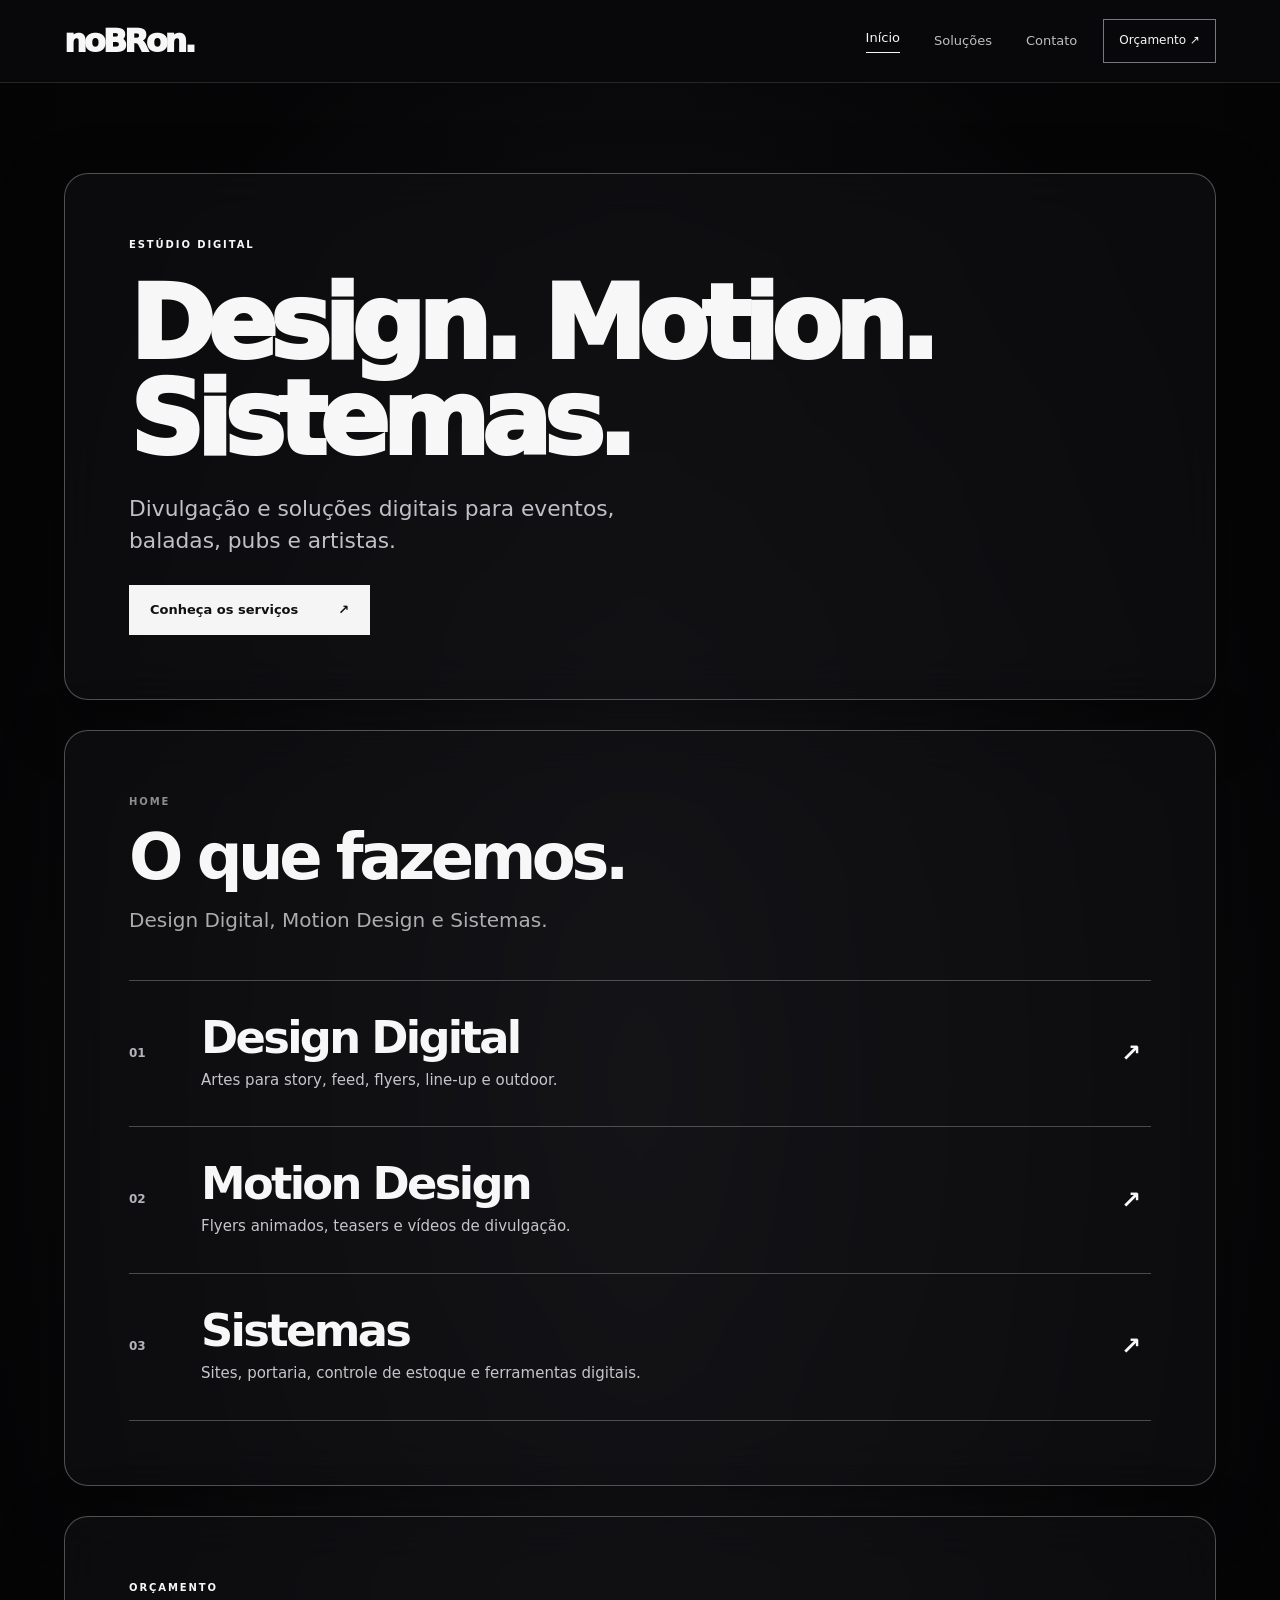
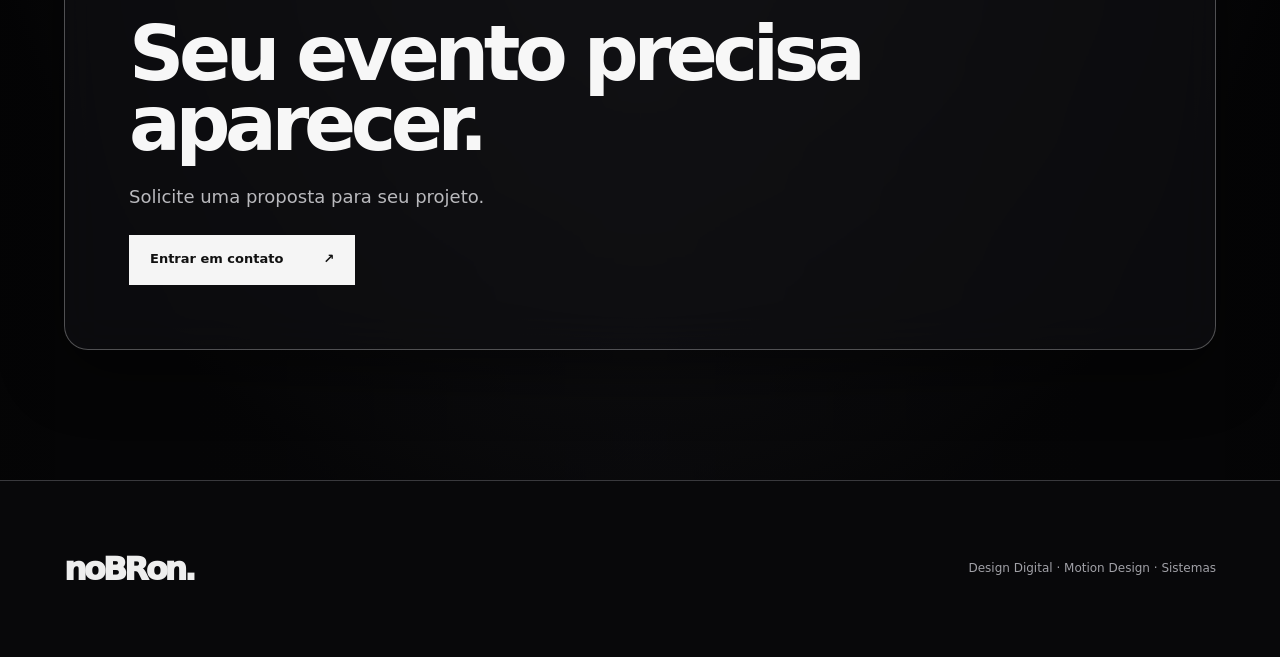
==== index.html @ 9600c5c6 "Build Motion Design editorial video wall and dedicated admin video library" ====
<!doctype html>
<html lang="pt-BR">
<head>
  <meta charset="utf-8" />
  <meta name="viewport" content="width=device-width, initial-scale=1, viewport-fit=cover" />
  <meta name="theme-color" content="#09090b" />
  <meta name="description" content="noBRon — Design Digital, Motion Design e Sistemas para eventos, baladas, pubs e artistas." />
  <title>noBRon. — Design. Motion. Sistemas.</title>
  <script>
    // Supabase may fall back to the configured Site URL when /admin is not allowlisted.
    // Preserve the one-time authentication response and hand it to the admin page.
    (function () {
      var h = new URLSearchParams(location.hash.slice(1));
      var q = new URLSearchParams(location.search);
      if ((h.has('access_token') && h.has('refresh_token')) || (q.has('code') && q.has('state'))) {
        location.replace('/admin' + location.search + location.hash);
      }
    }());
  </script>
  <link rel="icon" type="image/svg+xml" href="/assets/favicon.svg" />
  <link rel="stylesheet" href="/site-simple.css" />
  <script src="/content-schema.js" defer></script>
  <script src="/site-simple.js" defer></script>
  <link rel="stylesheet" href="/home-editorial.css" />
  <link rel="stylesheet" href="/solutions-editorial.css" />
  <link rel="stylesheet" href="/design-editorial.css" />
  <link rel="stylesheet" href="/motion-editorial.css" />
  <script src="/home-media-wall.js" defer></script>
</head>
<body data-theme="dark">
  <a class="skip-link" href="#main">Pular para o conteúdo</a>
  <div id="app"></div>
  <noscript>Ative o JavaScript para navegar pelas páginas da noBRon.</noscript>
</body>
</html>
---- site-simple.css ----
:root{--bg:#0d0d10;--ink:#111115;--paper:#f4f4f1;--muted:#adadb4;--gap:clamp(20px,5vw,72px)}
*,*:before,*:after{box-sizing:border-box}
html{scroll-behavior:smooth}
body{margin:0;background:var(--bg);color:#f5f5f5;font:16px/1.45 Inter,ui-sans-serif,system-ui,-apple-system,"Segoe UI",sans-serif;overflow-x:hidden;-webkit-font-smoothing:antialiased}
a{color:inherit;text-decoration:none}button{font:inherit;cursor:pointer}h1,h2,h3,p{margin:0}h1,h2,h3{letter-spacing:-.07em}img,video{display:block;max-width:100%}[hidden]{display:none!important}
.ns-wrap{width:min(100% - var(--gap)*2,1330px);margin-inline:auto}
.ns-top{height:83px;padding:0 var(--gap);position:relative;z-index:20;display:flex;align-items:center;justify-content:space-between;gap:26px;background:#0d0d10}
.ns-logo{font-size:32px;letter-spacing:-.095em;font-weight:950;white-space:nowrap}
.ns-top nav{display:flex;gap:34px;margin-left:auto;align-items:center}
.ns-top nav a{font-size:13px;opacity:.76}.ns-top nav a[aria-current=page]{opacity:1;border-bottom:1px solid currentColor;padding-bottom:4px}
.ns-top-contact{font-size:12px;border:1px solid #77777d;padding:12px 15px}
.ns-footer{border-top:1px solid #39393d;display:flex;align-items:center;justify-content:space-between;gap:20px;padding:65px var(--gap);color:#a1a1a7;font-size:12px}.ns-footer .ns-logo{color:#eee}
.ns-bottom{display:none}
.ns-hero{position:relative;min-height:680px;display:grid;grid-template-columns:1fr 1.05fr;gap:clamp(28px,6vw,90px);align-items:center;padding:80px var(--gap) 90px;background:#101013}
.ns-hero-copy{position:relative;z-index:2}
.ns-hero-copy>small,.ns-title>small,.ns-feature-copy>small,.ns-cta small{font-size:10px;letter-spacing:.19em;font-weight:800;text-transform:uppercase;display:block;margin-bottom:24px}
.ns-hero h1{font-size:clamp(58px,7vw,120px);line-height:.94;font-weight:950;max-width:12ch;margin-bottom:24px}
.ns-hero p{font-size:clamp(16px,1.7vw,22px);line-height:1.48;max-width:510px;color:#c0c0c7;margin-bottom:28px}
.ns-button{display:inline-flex;align-items:center;justify-content:space-between;gap:40px;padding:15px 21px;min-height:50px;background:#f5f5f5;color:#111;font-size:13px;font-weight:800;white-space:nowrap;transition:transform .25s}.ns-button:hover{transform:translateY(-3px)}
.ns-slot{width:100%;min-height:420px;position:relative;overflow:hidden;isolation:isolate}
.ns-reveal{cursor:pointer;background:#25252c}
.ns-reveal .ns-only-d,.ns-reveal .ns-only-m{position:absolute;inset:0}
.ns-only-m{display:none}
.ns-media-content{height:100%;width:100%;object-fit:cover;filter:grayscale(1);transition:filter .65s ease,transform .75s}
.ns-reveal:hover .ns-media-content,.ns-reveal.active .ns-media-content{filter:grayscale(0)}
.ns-graphic{background:radial-gradient(circle at 74% 26%,#51515a,#19191d 56%,#0d0d10);display:flex;flex-direction:column;justify-content:space-between;align-items:center;color:#eee;padding:35px;clip-path:polygon(9% 0,100% 0,100% 90%,0 100%,0 12%)}
.ns-graphic strong{font-size:clamp(44px,6vw,90px);line-height:.9;letter-spacing:-.095em;text-align:center;font-weight:950;align-self:center;margin:auto 0}
.ns-graphic i{font-style:normal;font-size:10px;letter-spacing:.16em}
.ns-graphic .ns-art-kicker{align-self:start;font-size:11px;letter-spacing:.14em}
.ns-hero-home{grid-template-columns:.95fr 1.05fr;min-height:740px}
.ns-hero-home h1{font-size:clamp(64px,8vw,135px);max-width:9ch}
.ns-hero-home .ns-graphic strong{transform:rotate(-8deg)}
.ns-hero-solutions{background:#ecece9;color:#131316}
.ns-hero-solutions p{color:#59595f}
.ns-hero-solutions .ns-graphic{background:#141417;display:flex;align-items:flex-start;justify-content:center;gap:24px}
.ns-hero-solutions .ns-graphic>span{font-size:clamp(20px,2.7vw,42px);font-weight:900;letter-spacing:-.055em;border-bottom:1px solid #7c7c84;padding-bottom:15px;width:100%}
.ns-hero-design{background:#f3f3ef;color:#111}
.ns-hero-design p{color:#535359}
.ns-hero-design .ns-graphic{background:linear-gradient(130deg,#626269,#111117);clip-path:polygon(0 0,93% 0,100% 100%,7% 100%);transform:rotate(2deg)}
.ns-hero-motion{grid-template-columns:1fr 1fr;background:#111114;min-height:760px}
.ns-hero-motion .ns-graphic{background:radial-gradient(circle,#777780,#111115 64%);clip-path:polygon(12% 0,100% 10%,88% 100%,0 85%)}
.ns-graphic .ns-play{font-size:clamp(100px,12vw,230px);line-height:1}
.ns-hero-sistemas{background:#17171b;min-height:730px}
.ns-hero-sistemas .ns-graphic{background:linear-gradient(135deg,#494952,#151518);clip-path:none;transform:perspective(1100px) rotateY(-6deg);border:1px solid #7d7d83;align-items:flex-start}
.ns-hero-sistemas .ns-graphic strong{text-align:left;align-self:flex-start;font-size:clamp(40px,5vw,78px)}
.ns-browserbar{font-size:10px;letter-spacing:.09em}
.ns-hero-contact{background:#ecece9;color:#111;min-height:630px}
.ns-hero-contact p{color:#56565c}.ns-hero-contact .ns-graphic{background:#1d1d22}
.ns-title{max-width:840px;margin-bottom:45px}
.ns-title>small{margin-bottom:16px;color:inherit;opacity:.55}
.ns-title h2{font-size:clamp(43px,6vw,86px);line-height:.99;font-weight:900;margin-bottom:17px}
.ns-title p{font-size:clamp(15px,1.7vw,20px);max-width:630px;opacity:.68}
.ns-services{background:var(--paper);color:var(--ink);padding:110px 0}
.ns-service-list{border-top:1px solid #a7a7a7}
.ns-service-link{border-bottom:1px solid #a7a7a7;display:grid;grid-template-columns:52px 1fr 30px;gap:20px;align-items:center;padding:35px 0;transition:padding .3s}
.ns-service-link:hover{padding-left:12px}
.ns-service-link>span{font-size:12px;color:#707077;font-weight:800}
.ns-service-link strong{font-size:clamp(29px,3.5vw,55px);letter-spacing:-.06em;line-height:1}
.ns-service-link p{font-size:15px;color:#57575e;margin-top:9px}
.ns-service-link>b{font-size:24px}
.ns-feature{padding:105px 0;background:#f2f2ef;color:#141418}
.ns-feature:nth-of-type(even){background:#131317;color:#f2f2f3}
.ns-feature-grid{display:grid;grid-template-columns:1fr 1fr;gap:8%;align-items:center}
.ns-feature-copy h2{font-size:clamp(50px,6vw,96px);line-height:.94;margin-bottom:23px}
.ns-feature-copy p{font-size:18px;opacity:.72;max-width:450px;margin-bottom:28px}
.ns-feature .ns-button{background:#18181b;color:#fff}
.ns-feature-image{min-height:435px}
.ns-feature-image.ns-graphic{background:radial-gradient(circle at 70% 30%,#4c4c55,#121216);clip-path:polygon(0 0,100% 9%,93% 100%,0 90%)}
.ns-feature .ns-graphic strong{font-size:clamp(45px,5vw,78px)}
.ns-feature-motion{background:#111114;color:#eee}
.ns-feature-motion .ns-button{background:#f3f3f3;color:#111}
.ns-feature-motion .ns-graphic{background:radial-gradient(circle,#777784,#101013 67%);clip-path:polygon(10% 0,100% 0,100% 100%,0 88%)}
.ns-feature-sistemas{background:#e8e8e4}
.ns-feature-sistemas .ns-graphic{background:linear-gradient(135deg,#4b4b52,#111114);clip-path:polygon(0 10%,100% 0,100% 88%,10% 100%)}
.ns-formats{padding:105px 0;background:#141417;color:#f7f7f7}
.ns-page-design .ns-formats{background:#111114}
.ns-page-motion .ns-formats{background:#ededeb;color:#131315}
.ns-page-sistemas .ns-formats{background:#efefec;color:#131315}
.ns-formats-list{display:grid;grid-template-columns:repeat(2,1fr);gap:1px;background:#5c5c62}
.ns-formats-list>div{background:#1e1e22;display:flex;align-items:center;gap:25px;padding:32px;min-height:115px}
.ns-page-motion .ns-formats-list>div,.ns-page-sistemas .ns-formats-list>div{background:#efefec}
.ns-formats-list small{font-size:11px;opacity:.55;font-weight:750}
.ns-formats-list strong{font-size:clamp(20px,3vw,43px);letter-spacing:-.06em;line-height:1.05}
.ns-gallery,.ns-empty-gallery{padding:100px 0;background:#f2f2ef;color:#141418}
.ns-page-home .ns-gallery{background:#17171a;color:#f6f6f6}
.ns-page-motion .ns-gallery{background:#17171a;color:#f6f6f6}
.ns-gallery-tools{display:flex;justify-content:space-between;align-items:center;margin-bottom:23px}
.ns-gallery-tools span{font-size:12px;color:inherit;opacity:.6}
.ns-gallery-tools>div{display:flex;gap:7px}
.ns-gallery-tools button{border:1px solid currentColor;border-radius:100%;width:40px;height:40px;color:inherit;background:transparent}
.ns-gallery-track{display:flex;gap:16px;overflow-x:auto;scroll-snap-type:x proximity;scrollbar-width:none;overscroll-behavior-inline:contain}
.ns-gallery-track::-webkit-scrollbar{display:none}
.ns-gallery-m{display:none}
.ns-gallery-item{flex:0 0 clamp(240px,38vw,520px);aspect-ratio:4/5;background:#27272a;border:0;padding:0;position:relative;overflow:hidden;scroll-snap-align:start;cursor:zoom-in}
.ns-page-motion .ns-gallery-item{aspect-ratio:9/12}
.ns-page-sistemas .ns-gallery-item{aspect-ratio:16/10}
.ns-gallery-item img,.ns-gallery-item video{width:100%;height:100%;object-fit:cover;filter:grayscale(1);transition:filter .6s,transform .7s}
.ns-gallery-item:hover img,.ns-gallery-item:focus-visible img{filter:grayscale(0);transform:scale(1.025)}
.ns-play-icon{position:absolute;top:50%;left:50%;transform:translate(-50%,-50%);display:grid;place-items:center;width:60px;height:60px;color:#fff;border:1px solid #fff9;border-radius:100%;background:#16161899;font-size:25px}
.ns-empty-gallery{padding:70px 0}.ns-empty-gallery p{opacity:.7}
.ns-cta{background:#161619;color:#f5f5f5;padding:95px 0}
.ns-cta h2{font-size:clamp(54px,8vw,120px);line-height:.91;max-width:10ch}
.ns-cta p{margin:25px 0;max-width:510px;font-size:18px;color:#b9b9bd}
.ns-contact{background:#121215;padding:105px 0 125px;color:#f5f5f5}
.ns-contact-list{border-top:1px solid #505058}
.ns-contact-list a{border-bottom:1px solid #505058;display:grid;align-items:center;grid-template-columns:1fr 1fr 35px;gap:15px;padding:26px 5px}
.ns-contact-list a strong{font-size:clamp(26px,3.5vw,50px);letter-spacing:-.065em}
.ns-contact-list a span{font-size:14px;color:#aaa}
.ns-contact-list a>b{font-size:23px}
.ns-contact-pending{font-size:14px;color:#aaa}
.ns-divider{height:55px;position:relative;background:#121215;overflow:hidden}
.ns-divider:before{content:"";position:absolute;inset:0;background:#f2f2ef}
.ns-divider.ns-d-curve:before{clip-path:ellipse(83% 90% at 16% 100%)}
.ns-divider.ns-d-diagonal:before{clip-path:polygon(0 57%,100% 4%,100% 100%,0 100%)}
.ns-divider.ns-d-fold:before{clip-path:polygon(0 100%,0 35%,25% 55%,48% 22%,77% 75%,100% 38%,100% 100%)}
.ns-divider.ns-d-notch:before{clip-path:polygon(0 100%,0 40%,50% 85%,100% 22%,100% 100%)}
#ns-overlay:not([hidden]){position:fixed;inset:0;background:#0b0b0bef;z-index:100;display:grid;place-items:center;padding:20px}
.ns-dialog{max-width:100%;max-height:100%;display:flex;flex-direction:column;align-items:flex-end;gap:12px}
.ns-dialog img,.ns-dialog video{max-height:80vh;max-width:90vw;object-fit:contain}
.ns-close{width:44px;height:44px;background:#eee;color:#111;border:0;font-size:30px}
.ns-edit-section{position:relative}
@media(min-width:801px){
.ns-gallery-d{display:flex}.ns-gallery-m{display:none}
}
@media(max-width:800px){
.ns-only-d{display:none}
.ns-only-m{display:block;position:absolute;inset:0}
:root{--gap:22px}
.ns-top{height:70px}.ns-top nav,.ns-top-contact{display:none}.ns-logo{font-size:30px}
.ns-page{padding-bottom:0}
.ns-bottom{position:fixed;z-index:50;display:flex;left:12px;right:12px;bottom:calc(10px + env(safe-area-inset-bottom));height:62px;padding:5px;border:1px solid #66666b;border-radius:20px;background:rgba(26,26,29,.9);backdrop-filter:blur(24px);-webkit-backdrop-filter:blur(24px);box-shadow:0 15px 40px #0008;gap:3px}
.ns-bottom a{display:flex;flex:1;align-items:center;justify-content:center;flex-direction:column;gap:4px;color:#aaa;border-radius:15px;font-size:10px;font-weight:650}
.ns-bottom a[aria-current=page]{background:#f3f3f3;color:#151518}
.ns-bottom svg{width:21px;height:21px}
.ns-footer{padding:52px var(--gap) calc(115px + env(safe-area-inset-bottom));flex-direction:column;align-items:flex-start}
.ns-hero{min-height:0;grid-template-columns:1fr;gap:36px;padding:65px var(--gap) 65px}
.ns-hero-copy>small{margin-bottom:20px}
.ns-hero h1{font-size:clamp(57px,12vw,88px);line-height:.92;max-width:13ch;margin-bottom:20px;overflow-wrap:normal}
.ns-hero p{font-size:16px;margin-bottom:24px}
.ns-button{padding:13px 18px;min-height:46px}
.ns-hero-art{min-height:330px;height:clamp(330px,105vw,490px)}
.ns-graphic{padding:20px}
.ns-graphic strong{font-size:clamp(48px,12vw,78px)}
.ns-hero-solutions .ns-graphic>span{font-size:clamp(30px,7vw,51px);padding-bottom:9px}
.ns-hero-motion .ns-graphic{clip-path:polygon(0 0,100% 7%,100% 100%,0 92%)}
.ns-hero-sistemas .ns-graphic{transform:perspective(900px) rotateY(-3deg)}
.ns-hero-sistemas .ns-graphic strong{font-size:clamp(39px,10vw,75px)}
.ns-services,.ns-formats,.ns-gallery,.ns-contact{padding:70px 0}
.ns-title{margin-bottom:28px}.ns-title h2{font-size:clamp(43px,10vw,70px);line-height:1.01;margin-bottom:14px}.ns-title p{font-size:15px}
.ns-service-link{grid-template-columns:30px 1fr 18px;gap:9px;padding:24px 0}
.ns-service-link strong{font-size:clamp(26px,7vw,39px)}.ns-service-link p{font-size:13px;line-height:1.45}.ns-service-link>b{font-size:20px}
.ns-feature{padding:70px 0}
.ns-feature-grid{grid-template-columns:1fr;gap:32px}
.ns-feature-copy h2{font-size:clamp(50px,12vw,82px);margin-bottom:14px}
.ns-feature-copy p{font-size:16px;margin-bottom:22px}
.ns-feature-image{min-height:320px;height:380px}
.ns-formats-list{grid-template-columns:1fr;gap:1px}
.ns-formats-list>div{min-height:91px;padding:23px;gap:18px}
.ns-formats-list strong{font-size:clamp(23px,6vw,32px)}
.ns-gallery-tools{margin-bottom:17px}
.ns-gallery-d{display:none}.ns-gallery-m{display:flex}
.ns-gallery-item{flex-basis:min(78vw,340px);aspect-ratio:3/4}
.ns-page-motion .ns-gallery-item{aspect-ratio:9/16}
.ns-page-sistemas .ns-gallery-item{aspect-ratio:4/3}
.ns-gallery-track{margin-right:calc(-1*var(--gap));padding-right:var(--gap);gap:12px}
.ns-cta{padding:75px 0 100px}.ns-cta h2{font-size:clamp(55px,12vw,88px)}.ns-cta p{font-size:16px}
.ns-contact-list a{grid-template-columns:1fr 25px;gap:6px;padding:24px 0}
.ns-contact-list a strong{font-size:34px}.ns-contact-list a span{grid-column:1;grid-row:2}.ns-contact-list a b{grid-row:1/3;grid-column:2}
.ns-divider{height:37px}
.ns-divider.ns-m-curve:before{clip-path:ellipse(83% 90% at 16% 100%)}
.ns-divider.ns-m-diagonal:before{clip-path:polygon(0 57%,100% 4%,100% 100%,0 100%)}
.ns-divider.ns-m-fold:before{clip-path:polygon(0 100%,0 35%,25% 55%,48% 22%,77% 75%,100% 38%,100% 100%)}
.ns-divider.ns-m-notch:before{clip-path:polygon(0 100%,0 40%,50% 85%,100% 22%,100% 100%)}
}
@media(prefers-reduced-motion:reduce){html{scroll-behavior:auto}*,*:before,*:after{animation:none!important;transition:none!important}}


/* Uploaded visual for the final Home callout, controlled per device. */
.ns-cta{position:relative;overflow:hidden;isolation:isolate}
.ns-cta>.ns-wrap{position:relative;z-index:2}
.ns-cta-media{position:absolute;inset:0;min-height:0;height:100%;z-index:0;opacity:.24;clip-path:none}
.ns-cta-media.ns-graphic{display:none}
.ns-cta-media img,.ns-cta-media video{width:100%;height:100%;object-fit:cover}
@media(max-width:800px){.ns-cta-media{opacity:.18}}


/* Each service has a genuinely different portfolio treatment. */
.ns-page-design .ns-gallery-track{
 display:grid;grid-template-columns:repeat(3,minmax(0,1fr));gap:14px;
 overflow:visible;scroll-snap-type:none
}
.ns-page-design .ns-gallery-item{flex:auto;min-width:0;aspect-ratio:3/4;scroll-snap-align:none}
.ns-page-design .ns-gallery-item:nth-child(5n+2){aspect-ratio:4/5}
.ns-page-design .ns-gallery-item:nth-child(5n+3){aspect-ratio:1/1}
.ns-page-design .ns-gallery-tools button{display:none}
.ns-page-motion .ns-gallery-track{gap:18px}
.ns-page-motion .ns-gallery-item{aspect-ratio:9/16;max-height:540px;flex-basis:clamp(250px,29vw,380px);border-radius:3px}
.ns-page-motion .ns-gallery-item>video{filter:grayscale(1);object-position:center}
.ns-page-motion .ns-play-icon{width:70px;height:70px}
.ns-page-sistemas .ns-gallery-track{padding:34px 14px 44px;gap:38px;perspective:1400px}
.ns-page-sistemas .ns-gallery-item{flex-basis:clamp(370px,47vw,640px);aspect-ratio:16/10;border:8px solid #2b2b31;border-top-width:24px;box-shadow:20px 22px 0 #a7a7a7,24px 28px 42px #0002;transform:perspective(950px) rotateY(-6deg);transition:transform .65s,box-shadow .65s}
.ns-page-sistemas .ns-gallery-item:hover{transform:perspective(950px) rotateY(0deg) translateY(-5px);box-shadow:10px 14px 0 #a7a7a7,15px 22px 38px #0003}
.ns-page-home .ns-gallery-item{flex-basis:clamp(320px,38vw,520px);aspect-ratio:4/3}
@media(max-width:800px){
 .ns-page-design .ns-gallery-track{grid-template-columns:repeat(2,minmax(0,1fr));gap:9px;padding-right:0;margin-right:0}
 .ns-page-design .ns-gallery-item{width:100%;aspect-ratio:3/4}
 .ns-page-design .ns-gallery-item:nth-child(5n+2){aspect-ratio:4/5}
 .ns-page-design .ns-gallery-item:nth-child(5n+3){aspect-ratio:1/1}
 .ns-page-motion .ns-gallery-item{flex-basis:min(72vw,330px);aspect-ratio:9/16}
 .ns-page-sistemas .ns-gallery-track{padding:18px 12px 28px 4px;gap:25px}
 .ns-page-sistemas .ns-gallery-item{flex-basis:min(84vw,370px);aspect-ratio:4/3;border-width:5px;border-top-width:19px;box-shadow:9px 12px 0 #b3b3b3;transform:perspective(750px) rotateY(-4deg)}
 .ns-page-home .ns-gallery-item{flex-basis:min(84vw,350px);aspect-ratio:4/3}
}
@media(prefers-reduced-motion:reduce){.ns-page-sistemas .ns-gallery-item{transition:none;transform:none}}


/* Keyboard access: invisible until focused. */
.skip-link{position:fixed;left:12px;top:-100px;z-index:300;background:#fff;color:#111;padding:12px 18px;font-size:13px;border-radius:8px}
.skip-link:focus{top:12px}
.ns-bottom a:focus-visible,.ns-top a:focus-visible,.ns-button:focus-visible,.ns-gallery-item:focus-visible{outline:2px solid currentColor;outline-offset:4px}
---- home-editorial.css ----
/* Home V3 editorial layer — scoped to the homepage only. */
body:has(.ns-page-home){background:#09090b;color:#f7f7f7}
body:has(.ns-page-home) .ns-top{position:relative;background:rgba(9,9,11,.68);backdrop-filter:blur(16px);-webkit-backdrop-filter:blur(16px);border-bottom:1px solid #ffffff20}
body:has(.ns-page-home) .ns-page-home{position:relative;isolation:isolate;padding:clamp(42px,7vw,100px) var(--gap) 100px;background:transparent}
.ns-page-home .ns-media-wall{position:absolute;inset:0;z-index:-1;overflow:hidden;pointer-events:none;background:radial-gradient(ellipse at center,#26262a,#080809 80%)}
.ns-page-home .ns-media-wall:after{content:'';position:absolute;inset:0;z-index:2;background:linear-gradient(90deg,rgba(0,0,0,.52),rgba(0,0,0,.27),rgba(0,0,0,.52));pointer-events:none}
.ns-page-home .ns-wall-grid{position:absolute;inset:-18% -5%;display:flex;gap:clamp(10px,1.7vw,22px);transform:rotate(-5deg) scale(1.08);pointer-events:auto}
.ns-page-home .ns-wall-column{flex:1;min-width:0;display:flex;flex-direction:column;gap:16px;animation:ns-wall-up 55s linear infinite;will-change:transform}
.ns-page-home .ns-wall-column:nth-child(even){animation-name:ns-wall-down;animation-duration:65s}
.ns-page-home .ns-wall-tile{flex:none;display:block;position:relative;width:100%;aspect-ratio:3/4;overflow:hidden;border-radius:8px;background:#1d1d21;outline:1px solid #ffffff10;pointer-events:auto;cursor:pointer;filter:grayscale(1) blur(3px) brightness(.65);transition:filter .4s,transform .4s;transform:translateZ(0);z-index:1}
.ns-page-home .ns-wall-tile img,.ns-page-home .ns-wall-tile video{width:100%;height:100%;object-fit:cover}
.ns-page-home .ns-wall-tile:hover,.ns-page-home .ns-wall-tile:focus-visible,.ns-page-home .ns-wall-tile.is-active{filter:grayscale(0) blur(0) brightness(1);transform:scale(1.035);z-index:4;outline:1px solid #ffffff8c}
.ns-page-home .ns-wall-grid:has(.ns-wall-tile:hover) .ns-wall-column,.ns-page-home .ns-wall-grid:has(.ns-wall-tile:focus-visible) .ns-wall-column,.ns-page-home .ns-wall-grid:has(.ns-wall-tile.is-active) .ns-wall-column{animation-play-state:paused}
@keyframes ns-wall-up{from{transform:translateY(0)}to{transform:translateY(-50%)}}
@keyframes ns-wall-down{from{transform:translateY(-50%)}to{transform:translateY(0)}}
.ns-page-home .ns-edit-section{position:relative;margin:0 auto 30px;width:min(100%,1320px)}
.ns-page-home .ns-edit-section>section:not(.ns-empty-gallery){background:rgba(17,17,20,.64)!important;color:#f7f7f7!important;border:1px solid #ffffff48;border-radius:24px;box-shadow:0 20px 65px #0007;backdrop-filter:blur(23px) saturate(110%);-webkit-backdrop-filter:blur(23px) saturate(110%);overflow:hidden}
.ns-page-home .ns-hero{min-height:0;grid-template-columns:1fr;padding:clamp(30px,5vw,70px);gap:0}
.ns-page-home .ns-hero-copy{max-width:840px}
.ns-page-home .ns-hero h1{font-size:clamp(58px,8vw,118px);max-width:12ch;line-height:.94}
.ns-page-home .ns-hero-art{display:none}
.ns-page-home .ns-services{padding:clamp(30px,5vw,65px)}
.ns-page-home .ns-services .ns-wrap,.ns-page-home .ns-cta .ns-wrap,.ns-page-home .ns-gallery .ns-wrap{width:100%}
.ns-page-home .ns-title h2{font-size:clamp(38px,5vw,70px)}
.ns-page-home .ns-service-list{border-color:#ffffff40}
.ns-page-home .ns-service-link{border-color:#ffffff40}
.ns-page-home .ns-service-link p{color:#c6c6ca}
.ns-page-home .ns-service-link>span{color:#b3b3b8}
.ns-page-home .ns-gallery{padding:clamp(30px,5vw,65px)}
.ns-page-home .ns-gallery-item{border-radius:12px}
.ns-page-home .ns-cta{padding:clamp(32px,5vw,68px)}
.ns-page-home .ns-cta h2{font-size:clamp(48px,6vw,90px);max-width:15ch}
.ns-page-home .ns-cta-media{display:none}
.ns-page-home .ns-divider{display:none}
body:has(.ns-page-home) .ns-footer{position:relative;background:rgba(9,9,11,.88);backdrop-filter:blur(18px)}
@media(max-width:800px){.ns-page-home .ns-wall-grid{inset:-8% -38%;gap:10px;transform:rotate(-4deg) scale(1.04)}.ns-page-home .ns-wall-column{gap:10px}.ns-page-home .ns-wall-tile{border-radius:5px;filter:grayscale(1) blur(2px) brightness(.55)}body:has(.ns-page-home) .ns-page-home{padding:28px 18px 80px}.ns-page-home .ns-edit-section{margin-bottom:18px;width:100%}.ns-page-home .ns-edit-section>section:not(.ns-empty-gallery){border-radius:22px}.ns-page-home .ns-hero,.ns-page-home .ns-services,.ns-page-home .ns-gallery,.ns-page-home .ns-cta{padding:27px 24px}.ns-page-home .ns-hero h1{font-size:clamp(49px,11vw,75px)}.ns-page-home .ns-hero p{font-size:15px}.ns-page-home .ns-service-link{grid-template-columns:25px minmax(0,1fr) 18px;gap:9px;padding:20px 0}.ns-page-home .ns-service-link strong{font-size:clamp(24px,6vw,36px)}.ns-page-home .ns-cta h2{font-size:clamp(43px,10vw,70px)}.ns-page-home .ns-button{max-width:100%;white-space:normal}}
@media(prefers-reduced-motion:reduce){.ns-page-home .ns-wall-column{animation:none!important}.ns-page-home .ns-wall-tile{transition:none!important}}

/* Background is decorative: no taps, long-press image menus, or selection. */
.ns-media-wall,.ns-media-wall *{pointer-events:none!important;-webkit-user-select:none!important;user-select:none!important;-webkit-touch-callout:none!important}
.ns-media-wall .ns-wall-tile{cursor:default!important}
.ns-media-wall .ns-wall-image{width:100%;height:100%;background-size:cover;background-position:center;background-repeat:no-repeat}
---- solutions-editorial.css ----
/* noBRon / Soluções: editorial glass experience. No page data or navigation changes. */
body:has(.ns-page-solutions){background:#09090b;color:#f6f6f7}
body:has(.ns-page-solutions) .ns-top{background:rgba(9,9,11,.9);border-bottom:1px solid #ffffff21;backdrop-filter:blur(16px);-webkit-backdrop-filter:blur(16px)}
.ns-page-solutions{position:relative;isolation:isolate;background:#09090b;padding:clamp(38px,6vw,88px) var(--gap) clamp(70px,8vw,130px);min-height:100vh}
.ns-page-solutions .ns-media-wall{position:absolute;inset:0;z-index:-1;overflow:hidden;pointer-events:none;background:radial-gradient(ellipse at center,#29292d,#09090b 80%)}
.ns-page-solutions .ns-media-wall:after{content:"";position:absolute;inset:0;z-index:2;background:rgba(0,0,0,.60);pointer-events:none}
.ns-page-solutions .ns-wall-grid{position:absolute;inset:-15% -6%;display:flex;gap:clamp(10px,1.7vw,22px);transform:rotate(-5deg) scale(1.08);pointer-events:auto}
.ns-page-solutions .ns-wall-column{flex:1;min-width:0;display:flex;flex-direction:column;gap:16px;animation:ns-wall-up 55s linear infinite;will-change:transform}
.ns-page-solutions .ns-wall-column:nth-child(even){animation-name:ns-wall-down;animation-duration:65s}
.ns-page-solutions .ns-wall-tile{flex:none;display:block;position:relative;width:100%;aspect-ratio:3/4;overflow:hidden;border-radius:8px;background:#1d1d21;outline:1px solid #ffffff10;pointer-events:auto;cursor:pointer;filter:grayscale(1) blur(3px) brightness(.65);transition:filter .4s,transform .4s;z-index:1}
.ns-page-solutions .ns-wall-tile img,.ns-page-solutions .ns-wall-tile video{width:100%;height:100%;object-fit:cover}
.ns-page-solutions .ns-wall-tile:hover,.ns-page-solutions .ns-wall-tile:focus-visible,.ns-page-solutions .ns-wall-tile.is-active{filter:grayscale(0) blur(0) brightness(1);transform:scale(1.035);z-index:4;outline:1px solid #ffffff8c}
.ns-page-solutions .ns-wall-grid:has(.ns-wall-tile:hover) .ns-wall-column,.ns-page-solutions .ns-wall-grid:has(.ns-wall-tile:focus-visible) .ns-wall-column,.ns-page-solutions .ns-wall-grid:has(.ns-wall-tile.is-active) .ns-wall-column{animation-play-state:paused}
.ns-page-solutions .ns-edit-section{position:relative;width:min(100%,1320px);margin:0 auto clamp(18px,2.5vw,32px)}
.ns-page-solutions .ns-edit-section>section{background:rgba(17,17,20,.68)!important;color:#f7f7f7!important;border:1px solid #ffffff48;border-radius:24px;box-shadow:0 20px 65px #0007;backdrop-filter:blur(23px) saturate(110%);-webkit-backdrop-filter:blur(23px) saturate(110%);overflow:hidden}
.ns-page-solutions .ns-divider{display:none}
.ns-page-solutions .ns-hero{min-height:0;display:block;padding:clamp(36px,6vw,82px)}
.ns-page-solutions .ns-hero-copy{max-width:960px}
.ns-page-solutions .ns-hero h1{font-size:clamp(52px,7vw,110px);max-width:16ch;line-height:.94;overflow-wrap:normal}
.ns-page-solutions .ns-hero p{color:#c8c8cc;font-size:clamp(16px,1.8vw,22px);max-width:680px}
.ns-page-solutions .ns-hero-art{display:none}
.ns-page-solutions .ns-feature{padding:clamp(30px,4.5vw,64px)}
.ns-page-solutions .ns-feature-grid{width:100%;display:grid;grid-template-columns:minmax(0,1fr) minmax(0,.56fr);gap:clamp(22px,4vw,70px);align-items:center}
.ns-page-solutions .ns-feature-copy{min-width:0}
.ns-page-solutions .ns-feature-copy h2{font-size:clamp(40px,5vw,76px);line-height:1;max-width:12ch;margin-bottom:18px}
.ns-page-solutions .ns-feature-copy p{color:#c7c7cb;opacity:1;font-size:clamp(15px,1.5vw,19px);max-width:580px}
.ns-page-solutions .ns-feature-copy>small{color:#bdbdc3}
.ns-page-solutions .ns-feature .ns-button{background:#f4f4f4;color:#111;border-radius:100px;padding-inline:24px}
.ns-page-solutions .ns-feature-image{min-height:230px;height:clamp(230px,22vw,350px);border-radius:18px;clip-path:none!important;transform:none!important;background:rgba(35,35,39,.52)!important;border:1px solid #ffffff32}
.ns-page-solutions .ns-feature-image.ns-graphic{padding:25px;display:grid;place-items:center}
.ns-page-solutions .ns-feature-image.ns-graphic strong{font-size:clamp(28px,3.5vw,56px);line-height:1;letter-spacing:-.07em}
.ns-page-solutions .ns-feature-image.ns-reveal{background:#202025!important}
body:has(.ns-page-solutions) .ns-footer{background:rgba(9,9,11,.9);border-top:1px solid #ffffff25}
@media(max-width:800px){
.ns-page-solutions{padding:24px 18px 85px}
.ns-page-solutions .ns-wall-grid{inset:-8% -38%;gap:10px;transform:rotate(-4deg) scale(1.04)}
.ns-page-solutions .ns-wall-column{gap:10px}
.ns-page-solutions .ns-wall-tile{border-radius:5px;filter:grayscale(1) blur(2px) brightness(.55)}
.ns-page-solutions .ns-edit-section{width:100%;margin-bottom:16px}
.ns-page-solutions .ns-edit-section>section{border-radius:22px}
.ns-page-solutions .ns-hero{padding:30px 24px 34px}
.ns-page-solutions .ns-hero h1{font-size:clamp(43px,10.2vw,72px);max-width:100%;overflow-wrap:break-word}
.ns-page-solutions .ns-hero p{font-size:15px;margin-bottom:0}
.ns-page-solutions .ns-feature{padding:26px 24px}
.ns-page-solutions .ns-feature-grid{display:flex;flex-direction:column;align-items:stretch;gap:22px}
.ns-page-solutions .ns-feature-copy h2{font-size:clamp(36px,9vw,60px);max-width:100%;overflow-wrap:break-word}
.ns-page-solutions .ns-feature-copy p{font-size:15px;margin-bottom:20px}
.ns-page-solutions .ns-feature-image{min-height:0;height:clamp(150px,42vw,240px);width:100%;border-radius:14px}
.ns-page-solutions .ns-feature-image.ns-graphic strong{font-size:clamp(27px,8vw,42px)}
.ns-page-solutions .ns-feature .ns-button{max-width:100%;white-space:normal}
}
@media(prefers-reduced-motion:reduce){.ns-page-solutions .ns-wall-column{animation:none!important}.ns-page-solutions .ns-wall-tile{transition:none!important}}

/* Service cards contain only title, description and action. */
.ns-page-solutions .ns-feature-grid{display:block;max-width:100%}
.ns-page-solutions .ns-feature-copy{max-width:940px}
.ns-page-solutions .ns-feature-copy h2{max-width:none}
.ns-page-solutions .ns-feature-copy p{max-width:830px;line-height:1.65;margin-bottom:26px}
.ns-page-solutions .ns-feature-image{display:none!important}
@media(max-width:800px){.ns-page-solutions .ns-feature-grid{display:block}.ns-page-solutions .ns-feature-copy p{max-width:100%;line-height:1.65;margin-bottom:24px}}

.ns-page-solutions .ns-media-wall,.ns-page-solutions .ns-media-wall *{pointer-events:none!important;-webkit-user-select:none!important;user-select:none!important;-webkit-touch-callout:none!important}
---- design-editorial.css ----
/* noBRon / Design Digital — scoped editorial redesign */
body:has(.ns-page-design){background:#09090b;color:#f5f5f6}
body:has(.ns-page-design) .ns-top{background:#09090b;border-bottom:1px solid #ffffff19}
.nd-design-shell{background:radial-gradient(ellipse at 70% 5%,#222329 0,#09090b 42%);color:#f5f5f6;overflow:hidden;padding:0 var(--gap) clamp(110px,12vw,200px)}
.nd-design-hero{width:min(100%,1320px);margin:0 auto;padding:clamp(95px,10vw,170px) 0 clamp(140px,15vw,250px);display:grid;grid-template-columns:1fr .88fr;gap:clamp(32px,5vw,80px);align-items:center}
.nd-design-intro small{display:block;font-size:11px;letter-spacing:.27em;font-weight:750;margin-bottom:27px;color:#c4c4ca}
.nd-design-intro h1{font-size:clamp(55px,6.3vw,105px);line-height:.97;letter-spacing:-.075em;max-width:11ch;margin-bottom:28px}
.nd-design-intro p{color:#c4c4ca;font-size:clamp(16px,1.5vw,19px);line-height:1.7;max-width:610px;margin-bottom:35px}
.nd-design-action{display:inline-flex;align-items:center;justify-content:space-between;gap:35px;background:linear-gradient(120deg,#fff,#bfc1c8 50%,#fff);color:#101014;border-radius:99px;padding:17px 25px;font-weight:800;font-size:14px;min-height:54px;transition:transform .25s,box-shadow .25s}
.nd-design-action:hover{transform:translateY(-3px);box-shadow:0 9px 28px #ffffff22}
.nd-design-visual{height:clamp(310px,34vw,540px);position:relative;perspective:1000px}
.nd-design-flyer{position:absolute;top:9%;height:82%;width:55%;border-radius:14px;display:flex;flex-direction:column;justify-content:space-between;padding:clamp(15px,2vw,28px);box-shadow:0 30px 55px #000b;outline:1px solid #ffffff35;overflow:hidden}
.nd-design-flyer span{font-size:10px;letter-spacing:.2em;font-weight:800}
.nd-design-flyer strong{font-size:clamp(26px,3.5vw,58px);line-height:.91;letter-spacing:-.07em}
.nd-design-flyer-a{left:0;transform:rotate(-9deg) translateY(14px);background:radial-gradient(circle at 40% 25%,#a6005d,#270b2d 70%,#0b0813)}
.nd-design-flyer-b{left:23%;z-index:2;background:radial-gradient(circle at 45% 35%,#454851,#111115 70%);transform:translateY(-12px)}
.nd-design-flyer-c{right:0;transform:rotate(8deg) translateY(14px);background:radial-gradient(circle at 70% 20%,#9d4d06,#2c160c 70%,#0d0b0a)}
.nd-design-budget{width:min(100%,1250px);margin:0 auto clamp(150px,16vw,260px);padding:clamp(28px,5vw,70px);background:linear-gradient(145deg,#1c1d22cc,#101115e8);border:1px solid #ffffff35;border-radius:30px;box-shadow:0 24px 80px #0008;backdrop-filter:blur(20px)}
.nd-budget-top{text-align:center;margin-bottom:clamp(35px,5vw,70px)}
.nd-budget-top h2{font-size:clamp(35px,4.3vw,68px);letter-spacing:-.065em;line-height:1.06}
.nd-budget-top p{color:#b6b7be;font-size:clamp(14px,1.4vw,18px);margin-top:14px}
.nd-budget-grid{display:grid;grid-template-columns:1fr 1fr;gap:clamp(40px,6vw,100px);align-items:center}
.nd-budget-quantity{display:flex;align-items:baseline;gap:18px;margin-bottom:40px}
.nd-budget-quantity output{font-size:clamp(95px,10vw,160px);line-height:.8;font-weight:900;letter-spacing:-.1em;font-variant-numeric:tabular-nums}
.nd-budget-quantity span{color:#bcbcc3;font-size:clamp(16px,2vw,25px)}
#nd-slider{appearance:none;-webkit-appearance:none;width:100%;height:8px;border-radius:20px;background:linear-gradient(to right,#f5f5f7 var(--progress),#55565e var(--progress));cursor:pointer;outline-offset:12px}
#nd-slider::-webkit-slider-thumb{appearance:none;width:29px;height:29px;border-radius:50%;background:#fff;box-shadow:0 0 0 5px #ffffff20,0 0 24px #fff8;border:0}
#nd-slider::-moz-range-thumb{width:29px;height:29px;border-radius:50%;background:#fff;box-shadow:0 0 0 5px #ffffff20,0 0 24px #fff8;border:0}
.nd-budget-marks{display:flex;justify-content:space-between;color:#a8a9b0;margin-top:17px;font-size:14px}
.nd-budget-values{display:grid;gap:24px}
.nd-budget-total small{display:block;color:#b4b5bb;letter-spacing:.22em;font-size:12px;margin-bottom:10px}
.nd-budget-total output{font-size:clamp(44px,5vw,76px);line-height:1;font-weight:900;letter-spacing:-.075em;font-variant-numeric:tabular-nums;white-space:nowrap}
.nd-budget-saving{padding:23px 27px;border:1px solid #ffffff55;border-radius:18px;background:linear-gradient(115deg,#34363b,#e4e6eb 45%,#858991 70%,#f2f3f5);color:#101115;display:flex;flex-direction:column;align-items:flex-start;gap:2px;box-shadow:0 0 30px #ffffff13}
.nd-budget-saving output{font-size:clamp(38px,4vw,62px);font-weight:950;line-height:1.05;letter-spacing:-.07em;white-space:nowrap;font-variant-numeric:tabular-nums}
.nd-budget-saving span{font-size:12px;letter-spacing:.32em;font-weight:800}
.nd-budget-whatsapp{display:flex;width:max-content;max-width:100%;margin:clamp(40px,5vw,68px) auto 0}
.nd-design-motion{width:min(100%,1250px);margin:0 auto clamp(155px,17vw,280px);text-align:center;min-height:clamp(230px,23vw,350px);display:flex;flex-direction:column;align-items:center;justify-content:center}
.nd-motion-fixed{font-weight:850;letter-spacing:-.065em;font-size:clamp(32px,4.2vw,70px);line-height:1.1}
.nd-motion-viewport{width:100%;min-height:1.3em;font-size:clamp(43px,7.4vw,120px);font-weight:950;letter-spacing:-.085em;line-height:1.15;white-space:nowrap}
.nd-motion-viewport span{display:block;background:linear-gradient(110deg,#777981 4%,#fff 22%,#8b8e98 39%,#fff 58%,#777a83 77%,#e5e6ec 92%);background-size:220% 100%;background-clip:text;-webkit-background-clip:text;color:transparent;-webkit-text-fill-color:transparent;animation:nd-metal-shine 9s ease-in-out infinite;transition:opacity .52s ease,filter .52s ease,transform .52s ease}
.nd-motion-viewport span.nd-motion-out{opacity:0;filter:blur(16px);transform:translateY(-15px)}
.nd-motion-viewport span.nd-motion-in{opacity:0;filter:blur(16px);transform:translateY(18px)}
@keyframes nd-metal-shine{0%,100%{background-position:0 50%}50%{background-position:100% 50%}}
.nd-design-portfolio{width:min(100%,1320px);margin:auto}
.nd-design-portfolio .ns-gallery{padding:0;background:transparent;color:#f4f4f6}
.nd-design-portfolio .ns-gallery .ns-wrap{width:100%}
.nd-design-portfolio .ns-gallery-item{border-radius:13px;border:1px solid #ffffff26}
.nd-design-portfolio .ns-gallery-item img{filter:grayscale(.8);transition:filter .5s,transform .6s}
.nd-design-portfolio .ns-gallery-item:nth-child(3n+2) img{filter:grayscale(0)}
.nd-design-portfolio .ns-gallery-item:hover img,.nd-design-portfolio .ns-gallery-item:focus-visible img{filter:grayscale(0);transform:scale(1.03)}
.nd-design-portfolio .ns-title h2{font-size:clamp(38px,5vw,70px)}
@media(max-width:800px){
.nd-design-shell{padding:0 20px 110px}
.nd-design-hero{display:flex;flex-direction:column;align-items:stretch;padding:80px 0 150px;gap:54px}
.nd-design-intro h1{font-size:clamp(49px,11vw,78px)}
.nd-design-intro p{font-size:15px;line-height:1.65}
.nd-design-visual{height:clamp(265px,75vw,410px);width:100%}
.nd-design-flyer{border-radius:9px;padding:13px}
.nd-design-flyer strong{font-size:clamp(23px,6vw,42px)}
.nd-design-budget{padding:31px 22px 28px;border-radius:23px;margin-bottom:150px}
.nd-budget-top{text-align:left;margin-bottom:45px}
.nd-budget-top h2{font-size:clamp(34px,8.4vw,52px)}
.nd-budget-grid{grid-template-columns:1fr;gap:52px}
.nd-budget-quantity output{font-size:110px}
.nd-budget-quantity span{font-size:17px}
.nd-budget-total output{font-size:clamp(43px,10vw,65px)}
.nd-budget-saving output{font-size:clamp(40px,9.5vw,62px)}
.nd-budget-saving{padding:22px}
.nd-budget-whatsapp{margin-top:36px;width:100%;font-size:12px;gap:10px;padding:16px}
.nd-design-motion{min-height:200px;margin-bottom:160px}
.nd-motion-fixed{font-size:clamp(28px,7vw,42px)}
.nd-motion-viewport{font-size:clamp(30px,8.3vw,58px)}
.nd-design-portfolio .ns-gallery-track{grid-template-columns:repeat(2,minmax(0,1fr))}
}
@media(prefers-reduced-motion:reduce){.nd-motion-viewport span{animation:none;transition:none}.nd-design-action{transition:none}}

/* Design refinements: real portfolio wall, clearer price comparison, compact motion strip. */
.ns-page-design{position:relative;isolation:isolate;background:#09090b}
.ns-page-design>.ns-media-wall{position:absolute;inset:0;z-index:0;overflow:hidden;pointer-events:none;background:#111114}
.ns-page-design>.ns-media-wall:after{content:"";position:absolute;inset:0;z-index:2;background:linear-gradient(90deg,#09090bd9,#09090b99 48%,#09090bd9);pointer-events:none}
.ns-page-design .ns-wall-grid{position:absolute;inset:-10% -8%;display:flex;gap:clamp(12px,1.7vw,22px);transform:rotate(-4deg) scale(1.06);pointer-events:auto}
.ns-page-design .ns-wall-column{flex:1;min-width:0;display:flex;flex-direction:column;gap:16px;animation:ns-wall-up 58s linear infinite;will-change:transform}
.ns-page-design .ns-wall-column:nth-child(even){animation-name:ns-wall-down;animation-duration:68s}
.ns-page-design .ns-wall-tile{flex:none;display:block;position:relative;width:100%;aspect-ratio:3/4;overflow:hidden;border:1px solid #ffffff18;border-radius:9px;padding:0;background:#1c1c20;pointer-events:auto;filter:grayscale(1) blur(2px) brightness(.6);transition:filter .4s,transform .4s;z-index:1}
.ns-page-design .ns-wall-tile:nth-child(3n+2){filter:grayscale(0) blur(0) brightness(.76)}
.ns-page-design .ns-wall-tile img,.ns-page-design .ns-wall-tile video{width:100%;height:100%;object-fit:cover}
.ns-page-design .ns-wall-tile:hover,.ns-page-design .ns-wall-tile:focus-visible,.ns-page-design .ns-wall-tile.is-active{filter:grayscale(0) blur(0) brightness(1);transform:scale(1.03);z-index:4}
.ns-page-design .ns-wall-grid:has(.ns-wall-tile:hover) .ns-wall-column,.ns-page-design .ns-wall-grid:has(.ns-wall-tile.is-active) .ns-wall-column{animation-play-state:paused}
.ns-page-design>.nd-design-shell{position:relative;z-index:1;background:transparent;pointer-events:none}
.ns-page-design .nd-design-shell a,.ns-page-design .nd-design-shell button,.ns-page-design .nd-design-shell input,.ns-page-design .nd-design-shell .nd-design-budget,.ns-page-design .nd-design-shell .nd-design-portfolio{pointer-events:auto}
.ns-page-design .nd-design-hero{position:relative}
.ns-page-design .nd-design-intro{background:linear-gradient(100deg,#09090bd9,#09090b80);padding:clamp(20px,3vw,35px);border-radius:20px;backdrop-filter:blur(6px)}
.ns-page-design .nd-design-budget{background:linear-gradient(145deg,#191a20ee,#0d0d11f5)}
.nd-budget-regular{display:flex;flex-direction:column;gap:5px;margin-bottom:25px;color:#b5b5bd}
.nd-budget-regular span{font-size:13px;letter-spacing:.015em}
.nd-budget-regular del{font-size:clamp(23px,2.5vw,35px);font-weight:600;text-decoration-thickness:2px;text-decoration-color:#a6a7b0;opacity:.8}
.nd-budget-values{gap:20px}
.nd-budget-total output{font-size:clamp(43px,4.4vw,67px)}
.nd-budget-saving{background:linear-gradient(115deg,#44464c,#e4e6eb 47%,#8b8e96 75%,#f2f3f5);padding:20px 25px;gap:5px}
.nd-budget-saving span{font-size:11px;letter-spacing:.19em}
.nd-budget-saving output{font-size:clamp(33px,3.5vw,51px)}
.nd-design-motion{width:min(100%,1320px);min-height:0;margin:0 auto clamp(100px,10vw,160px);padding:28px 0;display:flex;flex-direction:row;justify-content:center;align-items:baseline;gap:.28em;text-align:center;white-space:nowrap}
.nd-motion-fixed{font-size:clamp(18px,3vw,43px);flex:none;line-height:1.15}
.nd-motion-viewport{width:auto;min-width:0;min-height:0;font-size:clamp(18px,3vw,43px);line-height:1.15}
.nd-motion-viewport span{white-space:nowrap}
.ns-page-design .nd-design-portfolio{background:#101115e8;border-radius:22px;padding:clamp(20px,3vw,38px);backdrop-filter:blur(14px)}
@media(max-width:800px){
.ns-page-design .ns-wall-grid{inset:-5% -45%;gap:9px;transform:rotate(-3deg) scale(1.03)}
.ns-page-design .ns-wall-column{gap:9px}
.ns-page-design .ns-wall-tile{border-radius:5px}
.ns-page-design .nd-design-intro{padding:20px 10px}
.nd-budget-regular{margin-bottom:19px}
.nd-budget-regular del{font-size:25px}
.nd-budget-values{gap:17px}
.nd-budget-total output{font-size:clamp(40px,9vw,58px)}
.nd-budget-saving{padding:19px 20px}
.nd-budget-saving output{font-size:clamp(34px,8.4vw,48px)}
.nd-design-motion{margin-bottom:100px;padding:18px 0;gap:.22em}
.nd-motion-fixed,.nd-motion-viewport{font-size:clamp(16px,4.5vw,28px);letter-spacing:-.07em}
.ns-page-design .nd-design-portfolio{padding:20px 13px}
}
@media(prefers-reduced-motion:reduce){.ns-page-design .ns-wall-column{animation:none!important}}

/* Specific event-art motion copy: keep a single line on every viewport. */
.nd-design-motion{gap:.22em}
.nd-motion-fixed,.nd-motion-viewport{font-size:clamp(16px,2.45vw,37px);letter-spacing:-.07em}
@media(max-width:800px){.nd-design-motion{gap:.18em;max-width:100%;padding:15px 0}.nd-motion-fixed,.nd-motion-viewport{font-size:clamp(10px,2.65vw,18px);letter-spacing:-.065em}}

/* Motion hierarchy correction: two large editorial lines, never shrink to a tiny sentence. */
.nd-design-motion{flex-direction:column;align-items:center;justify-content:center;gap:8px;min-height:0;padding:36px 0;margin-bottom:clamp(105px,10vw,160px)}
.nd-motion-fixed{font-size:clamp(32px,4.6vw,66px);font-weight:900;line-height:1.06;letter-spacing:-.075em;white-space:nowrap}
.nd-motion-viewport{width:100%;min-height:1.22em;font-size:clamp(39px,5.3vw,76px);line-height:1.16;letter-spacing:-.075em;overflow:visible}
.nd-motion-viewport span{display:block;white-space:nowrap}
@media(max-width:800px){
.nd-design-motion{gap:8px;padding:30px 0;margin-bottom:100px}
.nd-motion-fixed{font-size:clamp(27px,7.2vw,48px);letter-spacing:-.08em}
.nd-motion-viewport{font-size:clamp(27px,7.1vw,48px);letter-spacing:-.085em}
}

.ns-page-design .ns-media-wall,.ns-page-design .ns-media-wall *{pointer-events:none!important;-webkit-user-select:none!important;user-select:none!important;-webkit-touch-callout:none!important}

/* Uploaded editorial art cards. Preserve the three-card geometry and natural image proportions. */
.nd-design-flyer.nd-design-flyer-loaded{padding:0;background:#19191d}
.nd-design-flyer-loaded img{width:100%;height:100%;object-fit:cover;object-position:center;display:block;pointer-events:none;-webkit-user-select:none;user-select:none}

/* Story format 9:16: display every complete artwork without cropping. */
.nd-design-visual{height:clamp(380px,43vw,640px)}
.nd-design-flyer{top:4%;height:92%;width:45%;aspect-ratio:9/16;box-sizing:border-box}
.nd-design-flyer-a{left:3%}
.nd-design-flyer-b{left:27.5%}
.nd-design-flyer-c{right:3%}
.nd-design-flyer.nd-design-flyer-loaded{background:#0d0d10}
.nd-design-flyer-loaded img{object-fit:contain!important;object-position:center center!important;background:#0d0d10}
@media(max-width:800px){
.nd-design-visual{height:clamp(335px,112vw,590px)}
.nd-design-flyer{top:5%;height:90%;width:48%;border-radius:10px}
.nd-design-flyer-a{left:0}
.nd-design-flyer-b{left:26%}
.nd-design-flyer-c{right:0}
}

/* Exact intrinsic artwork ratio: no letterbox, no crop; softly dissolve only at the lower edge. */
.nd-design-flyer.nd-design-flyer-loaded{height:auto!important;aspect-ratio:auto!important;display:block;overflow:hidden;padding:0!important;background:transparent!important;border:0;outline:0;box-shadow:0 22px 50px #0009;mask-image:linear-gradient(to bottom,#000 0%,#000 85%,transparent 100%);-webkit-mask-image:linear-gradient(to bottom,#000 0%,#000 85%,transparent 100%)}
.nd-design-flyer.nd-design-flyer-loaded img{display:block!important;width:100%!important;height:auto!important;aspect-ratio:auto!important;object-fit:initial!important;object-position:initial!important;background:transparent!important}
.nd-design-visual{overflow:visible}

/* noBRon: curved editorial 3D perspective for the three real featured flyers.
   Keep each uploaded image's intrinsic aspect ratio and lower-edge fade. */
.ns-page-design .nd-design-visual{
  perspective:1200px;
  perspective-origin:50% 43%;
  transform-style:preserve-3d;
  isolation:isolate;
}
.ns-page-design .nd-design-flyer{
  transform-origin:center center;
  backface-visibility:hidden;
  -webkit-backface-visibility:hidden;
  transition:transform .65s cubic-bezier(.2,.75,.25,1),filter .65s ease;
  will-change:transform;
}
.ns-page-design .nd-design-flyer-a{
  left:2%;
  z-index:1;
  transform:translate3d(0,16px,-65px) rotateY(23deg) rotateZ(-5deg);
}
.ns-page-design .nd-design-flyer-b{
  left:27.5%;
  z-index:3;
  transform:translate3d(0,-12px,72px) rotateY(0deg);
}
.ns-page-design .nd-design-flyer-c{
  right:2%;
  z-index:2;
  transform:translate3d(0,16px,-65px) rotateY(-23deg) rotateZ(5deg);
}
@media (min-width:801px){
  .ns-page-design .nd-design-visual{
    perspective:1050px;
  }
  .ns-page-design .nd-design-flyer-a{
    transform:translate3d(2%,18px,-75px) rotateY(27deg) rotateZ(-4deg);
  }
  .ns-page-design .nd-design-flyer-c{
    transform:translate3d(-2%,18px,-75px) rotateY(-27deg) rotateZ(4deg);
  }
}
@media (max-width:800px){
  .ns-page-design .nd-design-visual{
    perspective:1100px;
    perspective-origin:50% 45%;
  }
  .ns-page-design .nd-design-flyer-a{
    left:0;
    transform:translate3d(0,12px,-35px) rotateY(11deg) rotateZ(-5deg);
  }
  .ns-page-design .nd-design-flyer-b{
    left:26%;
    transform:translate3d(0,-9px,34px);
  }
  .ns-page-design .nd-design-flyer-c{
    right:0;
    transform:translate3d(0,12px,-35px) rotateY(-11deg) rotateZ(5deg);
  }
}
@media (prefers-reduced-motion:reduce){
  .ns-page-design .nd-design-flyer{transition:none}
}

/* Full approved Design Digital page: editorial narrative, three real flyers,
   compact two-line motion BEFORE monthly quote, and mobile-first spacing. */
.ns-page-design .nd-design-shell{padding-bottom:clamp(90px,9vw,150px)}
.ns-page-design .nd-design-hero{
  display:grid;grid-template-columns:minmax(0,1.05fr) minmax(0,.95fr);
  align-items:center;gap:clamp(32px,4.5vw,72px);
  padding:clamp(88px,9vw,145px) 0 clamp(105px,10vw,170px);
}
.ns-page-design .nd-design-intro{max-width:700px;padding:clamp(22px,3vw,42px);background:linear-gradient(115deg,#09090bf0,#09090bd2);border:1px solid #ffffff0e}
.ns-page-design .nd-design-intro h1{font-size:clamp(50px,5.4vw,92px);line-height:1.01;max-width:12ch;margin-bottom:clamp(24px,3vw,38px)}
.ns-page-design .nd-design-intro p{font-size:clamp(16px,1.35vw,19px);line-height:1.65;margin:0 0 18px;max-width:54ch}
.ns-page-design .nd-design-intro p strong{font-weight:650;color:#f1f1f3}
.ns-page-design .nd-design-intro .nd-design-action{margin-top:24px}
.ns-page-design .nd-design-visual{width:100%;height:clamp(400px,45vw,650px);align-self:center}
.ns-page-design .nd-design-explainer{width:min(100%,1160px);margin:0 auto clamp(105px,12vw,180px);display:grid;grid-template-columns:minmax(0,1fr) minmax(0,1fr);gap:clamp(28px,7vw,110px);align-items:start;padding:0 clamp(10px,2vw,25px);position:relative}
.nd-explainer-heading{background:linear-gradient(120deg,#0b0b0ddd,#0b0b0d88);border-radius:18px;padding:clamp(15px,2vw,28px);backdrop-filter:blur(6px)}
.nd-explainer-heading small{display:block;color:#b5b5bd;font-size:11px;letter-spacing:.2em;font-weight:750;margin-bottom:18px}
.nd-explainer-heading h2{font-size:clamp(35px,4.5vw,67px);letter-spacing:-.065em;line-height:1.07}
.nd-explainer-copy{padding-top:clamp(10px,2vw,35px);background:linear-gradient(90deg,#0b0b0da6,#0b0b0d40);border-radius:14px}
.nd-explainer-copy p{font-size:clamp(16px,1.5vw,19px);line-height:1.7;color:#d1d1d7;margin:0 0 23px}
.nd-explainer-copy .nd-explainer-secondary{color:#a6a7ae;font-size:clamp(14px,1.1vw,16px);border-top:1px solid #ffffff25;padding-top:22px;margin-top:22px}
.ns-page-design .nd-design-motion{width:min(100%,1200px);margin:0 auto clamp(105px,11vw,165px);padding:clamp(24px,4vw,56px) 0;min-height:0;display:flex;flex-direction:column;align-items:center;justify-content:center;gap:12px;white-space:normal}
.ns-page-design .nd-motion-fixed{font-size:clamp(30px,4.2vw,62px);letter-spacing:-.075em;line-height:1.1;white-space:nowrap}
.ns-page-design .nd-motion-viewport{width:100%;font-size:clamp(32px,5.2vw,76px);letter-spacing:-.075em;line-height:1.13;min-height:1.25em;text-align:center;overflow:visible}
.ns-page-design .nd-motion-viewport span{white-space:nowrap}
.ns-page-design .nd-design-budget{margin-bottom:clamp(110px,12vw,190px)}
.ns-page-design .nd-budget-top{max-width:770px;margin-left:auto;margin-right:auto}
.ns-page-design .nd-budget-regular del{font-size:clamp(25px,2.4vw,36px);color:#aaaab1;text-decoration-color:#c7c8cf}
.ns-page-design .nd-budget-total output{font-size:clamp(49px,5.2vw,78px)}
.ns-page-design .nd-budget-saving output{font-size:clamp(35px,3.7vw,56px)}
.ns-page-design .nd-budget-note{max-width:670px;margin:35px auto 0;text-align:center;color:#a9a9b0;font-size:13px;line-height:1.6}
@media(max-width:800px){
 .ns-page-design .nd-design-shell{padding:0 20px 100px}
 .ns-page-design .nd-design-hero{display:flex;flex-direction:column;align-items:stretch;gap:clamp(65px,15vw,100px);padding:clamp(65px,13vw,90px) 0 clamp(95px,16vw,140px)}
 .ns-page-design .nd-design-intro{padding:23px 16px;background:linear-gradient(115deg,#09090bf0,#09090bd2)}
 .ns-page-design .nd-design-intro h1{font-size:clamp(45px,10.5vw,69px);max-width:11ch}
 .ns-page-design .nd-design-intro p{font-size:15px;line-height:1.7;margin-bottom:18px}
 .ns-page-design .nd-design-intro .nd-design-action{margin-top:20px}
 .ns-page-design .nd-design-visual{height:clamp(360px,112vw,620px)}
 .ns-page-design .nd-design-explainer{display:flex;flex-direction:column;gap:26px;padding:0 3px;margin-bottom:clamp(105px,20vw,145px)}
 .nd-explainer-heading{padding:16px 10px}
 .nd-explainer-heading h2{font-size:clamp(36px,9vw,55px)}
 .nd-explainer-copy{padding:5px 10px}
 .nd-explainer-copy p{font-size:15px;line-height:1.7;margin-bottom:20px}
 .ns-page-design .nd-design-motion{gap:10px;padding:22px 0;margin-bottom:clamp(100px,18vw,145px)}
 .ns-page-design .nd-motion-fixed{font-size:clamp(25px,6.9vw,44px);white-space:nowrap}
 .ns-page-design .nd-motion-viewport{font-size:clamp(25px,6.6vw,43px);line-height:1.2;min-height:1.3em}
 .ns-page-design .nd-motion-viewport span{white-space:normal;overflow-wrap:normal}
 .ns-page-design .nd-design-budget{padding:clamp(25px,6vw,35px) clamp(20px,5vw,28px);margin-bottom:clamp(110px,20vw,155px)}
 .ns-page-design .nd-budget-total output{font-size:clamp(43px,9vw,65px)}
 .ns-page-design .nd-budget-saving output{font-size:clamp(35px,8vw,55px)}
 .ns-page-design .nd-budget-note{margin-top:30px;text-align:left}
}
@media(max-width:380px){
 .ns-page-design .nd-motion-fixed{font-size:24px}
 .ns-page-design .nd-motion-viewport{font-size:24px}
}
---- motion-editorial.css ----
.ns-page-motion{background:#09090b;color:#f5f5f7;min-height:calc(100svh - 90px)}.nm-shell{width:min(1440px,100%);margin:auto;padding:clamp(65px,8vw,125px) clamp(24px,5vw,75px)}.nm-stage{display:grid;grid-template-columns:minmax(0,.95fr) minmax(0,1.05fr);align-items:center;gap:clamp(45px,7vw,120px);min-height:min(780px,85svh)}.nm-reel{height:clamp(420px,60vw,700px);display:flex;gap:14px;overflow:hidden;position:relative;mask-image:linear-gradient(to bottom,transparent,#000 12%,#000 86%,transparent);-webkit-mask-image:linear-gradient(to bottom,transparent,#000 12%,#000 86%,transparent);pointer-events:none;user-select:none}.nm-column{width:50%;min-width:0;display:flex;flex-direction:column;gap:14px;animation:nm-flow 36s linear infinite}.nm-column-1{animation-direction:reverse;animation-duration:43s;transform:translateY(-18%)}.nm-group{display:flex;flex-direction:column;gap:14px;flex:none}.nm-video-card{border-radius:12px;overflow:hidden;background:#18181c;border:1px solid #ffffff14}.nm-video-card video{display:block;width:100%;height:auto;max-height:370px;object-fit:contain;background:#111114}.nm-reel.nm-empty{display:none}.nm-stage:has(.nm-reel.nm-empty){grid-template-columns:1fr}.nm-copy{max-width:650px;background:linear-gradient(90deg,#09090be8,#09090ba0);padding:clamp(10px,2vw,26px);border-radius:18px}.nm-copy small{font-size:12px;letter-spacing:.22em;font-weight:750;color:#b7b7bd}.nm-copy h1{font-size:clamp(52px,6vw,94px);line-height:1.01;letter-spacing:-.075em;margin:30px 0}.nm-copy p{font-size:clamp(16px,1.5vw,19px);line-height:1.7;color:#bcbcc3;margin:0 0 18px}.nm-copy p strong{color:#f3f3f5}.nm-button{display:inline-flex;justify-content:space-between;gap:45px;align-items:center;margin-top:30px;padding:18px 25px;border-radius:999px;background:#efeff2;color:#111114;text-decoration:none;font-weight:750}.nm-button span{font-size:23px}@keyframes nm-flow{to{transform:translateY(-50%)}}@media(max-width:800px){.nm-shell{padding:65px 22px 125px}.nm-stage{display:flex;flex-direction:column-reverse;align-items:stretch;gap:55px;min-height:0}.nm-copy{padding:15px 5px}.nm-copy h1{font-size:clamp(48px,11vw,73px);margin:24px 0}.nm-copy p{font-size:15px}.nm-reel{height:clamp(280px,80vw,440px);max-width:550px;width:100%;align-self:center}.nm-video-card video{max-height:290px}.nm-button{margin-top:20px}}@media(prefers-reduced-motion:reduce){.nm-column{animation:none!important}}
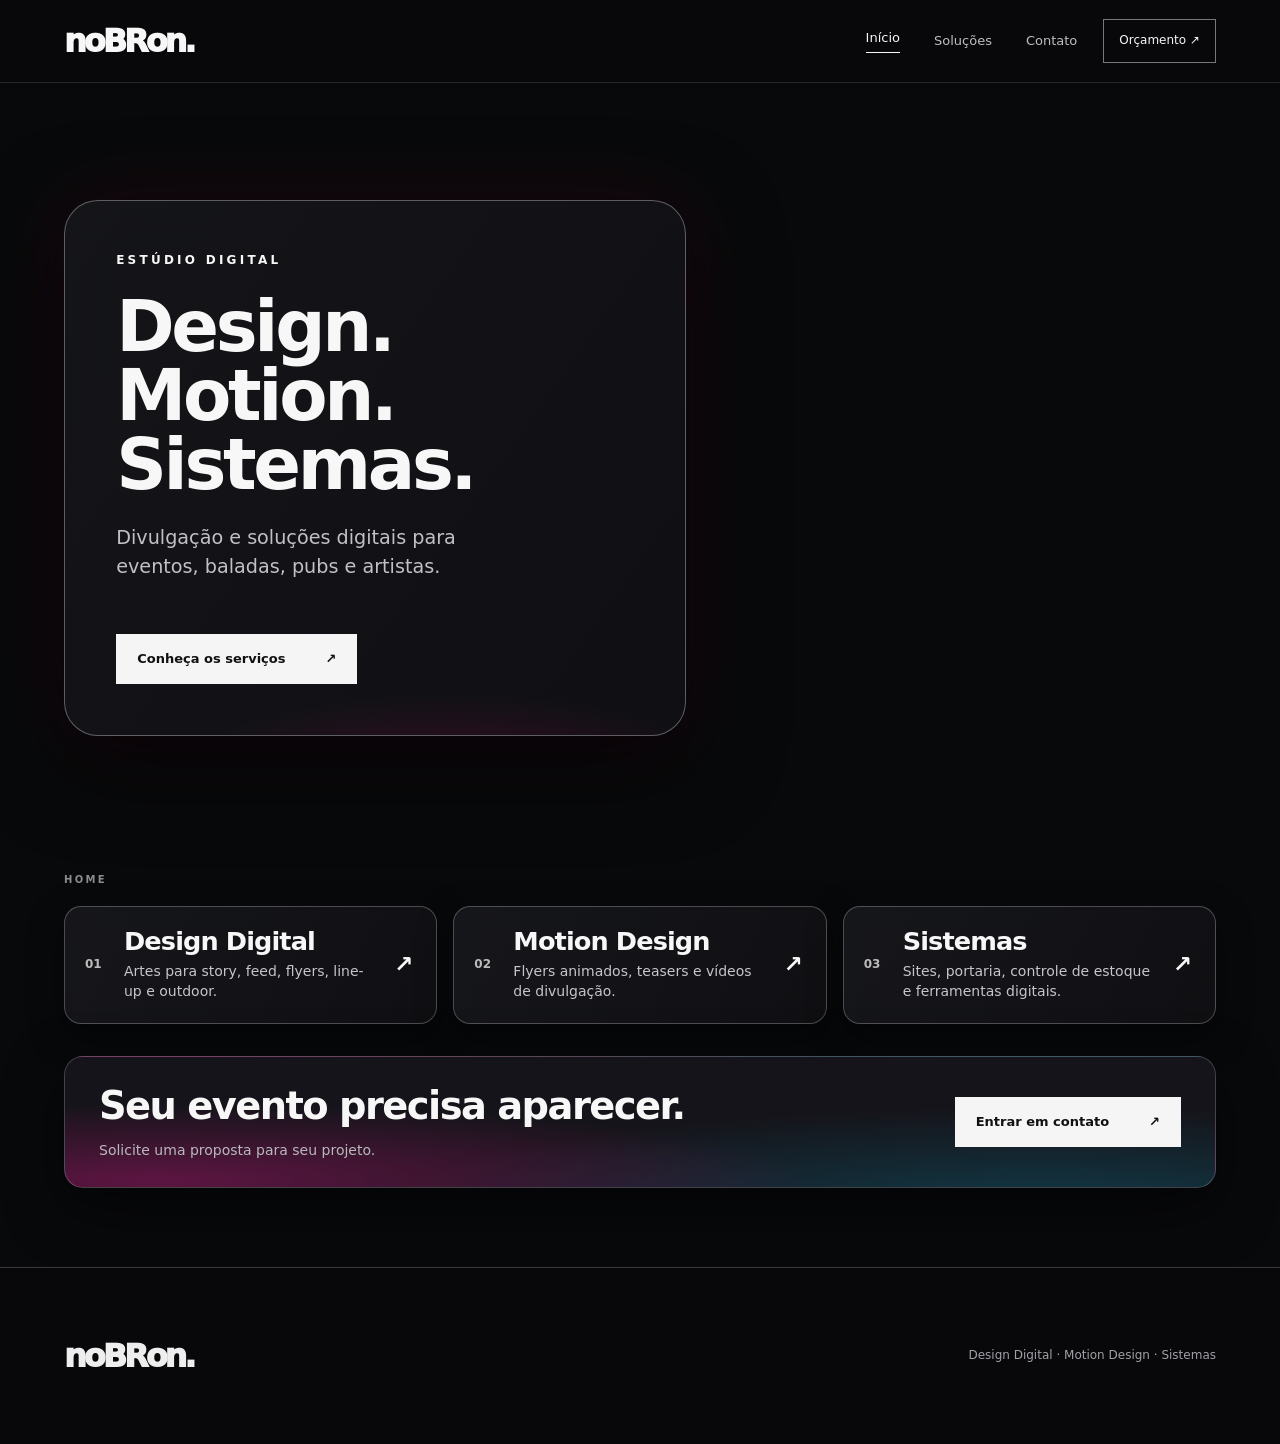
==== commit 5ceef086: "Match Home to approved mobile and desktop visual references" ====
--- a/index.html
+++ b/index.html
@@ -20,11 +20,15 @@
   <link rel="icon" type="image/svg+xml" href="/assets/favicon.svg" />
   <link rel="stylesheet" href="/site-simple.css" />
   <script src="/content-schema.js" defer></script>
+  <script src="/contact-page.js" defer></script>
   <script src="/site-simple.js" defer></script>
+  <link rel="stylesheet" href="/contact-page.css" />
   <link rel="stylesheet" href="/home-editorial.css" />
+  <link rel="stylesheet" href="/home-reference.css" />
   <link rel="stylesheet" href="/solutions-editorial.css" />
   <link rel="stylesheet" href="/design-editorial.css" />
   <link rel="stylesheet" href="/motion-editorial.css" />
+  <link rel="stylesheet" href="/systems-editorial.css" />
   <script src="/home-media-wall.js" defer></script>
 </head>
 <body data-theme="dark">
--- a/contact-page.css
+++ b/contact-page.css
@@ -0,0 +1,50 @@
+.ns-page-contact{background:#0d0d10}
+.nc-page{overflow:hidden}
+.nc-container{width:min(100% - 2*clamp(22px,6vw,90px),1200px);margin-inline:auto}
+.nc-contact-hero{min-height:min(800px,90svh);display:flex;align-items:center;position:relative;background:radial-gradient(ellipse at 90% 90%,#25252a 0%,transparent 48%),#0d0d10;padding:clamp(95px,12vw,160px) 0}
+.nc-hero-label,.nc-eyebrow{display:block;font-size:11px;letter-spacing:.23em;font-weight:800;color:#a9a9b0}
+.nc-hero-label{display:flex;gap:12px;align-items:center}.nc-dot{width:7px;height:7px;background:#f4f4f4;border-radius:50%}
+.nc-contact-hero h1{font-size:clamp(56px,9vw,130px);letter-spacing:-.085em;line-height:.96;max-width:11ch;margin:35px 0}
+.nc-contact-hero p{max-width:690px;font-size:clamp(18px,2.2vw,25px);line-height:1.55;color:#b6b6bc}
+.nc-whatsapp{margin-top:42px;display:inline-flex;align-items:center;justify-content:space-between;gap:70px;background:#f3f3f3;color:#111;border-radius:100px;padding:20px 28px;font-size:16px;font-weight:800;transition:transform .3s,background .3s}
+.nc-whatsapp:hover{transform:translateY(-4px);background:#fff}
+.nc-whatsapp span:last-child{font-size:24px;font-weight:400}
+.nc-hero-index{position:absolute;bottom:30px;right:clamp(22px,6vw,90px);font-size:11px;letter-spacing:.2em;color:#85858b}
+.nc-about{background:#eeefec;color:#121215;padding:clamp(85px,12vw,155px) 0 0}
+.nc-about .nc-eyebrow{color:#6a6a70}
+.nc-about-head{display:grid;grid-template-columns:1.65fr .6fr;gap:8%;align-items:end;padding-bottom:90px}
+.nc-about-head h2{font-size:clamp(46px,6.8vw,95px);line-height:1;letter-spacing:-.08em;max-width:12ch;margin-top:25px}
+.nc-years{border-top:1px solid #a6a6a6;padding-top:18px}
+.nc-years strong{display:flex;align-items:flex-end;gap:10px;font-size:clamp(92px,12vw,170px);line-height:.9;letter-spacing:-.1em}
+.nc-years strong span{font-size:13px;letter-spacing:.1em;padding-bottom:13px}
+.nc-years p{font-size:15px;line-height:1.5;color:#5e5e63;max-width:230px;margin-top:22px}
+.nc-stage{display:grid;grid-template-columns:1fr 1.6fr;gap:8%;border-top:1px solid #b6b6b6;padding:54px 0 80px}
+.nc-stage-meta{display:flex;flex-direction:column;gap:15px;position:sticky;top:30px;align-self:start}
+.nc-stage-meta span{font-size:clamp(26px,3.1vw,43px);font-weight:900;letter-spacing:-.065em}
+.nc-stage-meta small{font-size:10px;letter-spacing:.2em;font-weight:750;color:#666}
+.nc-stage-copy h3{font-size:clamp(32px,4vw,56px);line-height:1.07;letter-spacing:-.065em;margin-bottom:28px}
+.nc-stage-copy p{font-size:clamp(16px,1.65vw,19px);line-height:1.78;color:#525259;margin:0 0 19px;max-width:690px}
+.nc-outro{background:#18181c;color:#f4f4f4;margin:40px calc(-1*clamp(22px,6vw,90px)) 0;padding:clamp(70px,9vw,125px) clamp(22px,6vw,90px)}
+.nc-outro h2{font-size:clamp(43px,6vw,85px);line-height:1.02;letter-spacing:-.075em;max-width:15ch;margin:25px 0}
+.nc-outro p{font-size:clamp(17px,1.8vw,21px);line-height:1.65;color:#b5b5bc;max-width:790px;margin:0 0 20px}
+.nc-outro-link{display:inline-flex;gap:45px;align-items:center;border-bottom:1px solid #aaa;padding:15px 0;margin-top:25px;font-weight:750}
+.nc-outro-link:hover{color:#fff}
+@media(max-width:800px){
+.nc-contact-hero{min-height:calc(85svh - 70px);padding:95px 0 115px}
+.nc-contact-hero h1{font-size:clamp(53px,12vw,78px);margin:28px 0}
+.nc-contact-hero p{font-size:17px}
+.nc-whatsapp{width:100%;gap:12px;padding:18px 22px;margin-top:35px;font-size:15px}
+.nc-about{padding-top:80px}
+.nc-about-head{grid-template-columns:1fr;gap:42px;padding-bottom:70px}
+.nc-about-head h2{font-size:clamp(45px,10vw,68px)}
+.nc-years{display:flex;align-items:end;justify-content:space-between;gap:20px}
+.nc-years strong{font-size:100px}.nc-years p{max-width:145px;font-size:13px}
+.nc-stage{grid-template-columns:1fr;gap:26px;padding:32px 0 55px}
+.nc-stage-meta{position:static;gap:8px}
+.nc-stage-meta span{font-size:28px}
+.nc-stage-copy h3{font-size:36px;margin-bottom:20px}
+.nc-stage-copy p{font-size:16px;line-height:1.7}
+.nc-outro{margin-top:12px;padding-bottom:100px}
+.nc-outro h2{font-size:clamp(42px,10vw,65px)}
+}
+@media(prefers-reduced-motion:reduce){.nc-whatsapp{transition:none}}
--- a/home-editorial.css
+++ b/home-editorial.css
@@ -40,3 +40,155 @@
 .ns-media-wall,.ns-media-wall *{pointer-events:none!important;-webkit-user-select:none!important;user-select:none!important;-webkit-touch-callout:none!important}
 .ns-media-wall .ns-wall-tile{cursor:default!important}
 .ns-media-wall .ns-wall-image{width:100%;height:100%;background-size:cover;background-position:center;background-repeat:no-repeat}
+
+
+/* Home cinematic editorial composition — real uploaded images, not a moving video wall. */
+body:has(.ns-page-home) .ns-page-home{padding:clamp(18px,3vw,38px) var(--gap) clamp(34px,5vw,65px);overflow:hidden}
+.ns-page-home .ns-edit-section{margin-bottom:clamp(12px,1.7vw,22px)}
+.ns-page-home .ns-edit-section[data-section-id="hero"]{min-height:clamp(470px,51vw,690px);display:flex;align-items:center;isolation:isolate}
+.ns-page-home .ns-edit-section[data-section-id="hero"]>section{position:relative;z-index:2;width:min(72%,870px);min-height:0;background:rgba(13,13,17,.68)!important;border:1px solid rgba(255,255,255,.28);backdrop-filter:blur(23px) saturate(110%);-webkit-backdrop-filter:blur(23px) saturate(110%);box-shadow:0 25px 90px #0009}
+.ns-page-home .ns-hero{padding:clamp(34px,5vw,66px)}
+.ns-page-home .ns-hero h1{font-size:clamp(52px,7vw,100px);max-width:12ch}
+.ns-page-home .ns-hero p{max-width:510px}
+.ns-page-home .nh-stage{position:absolute;inset:0;z-index:0;overflow:hidden;pointer-events:none}
+.ns-page-home .nh-stage-shade{position:absolute;inset:0;z-index:3;background:linear-gradient(90deg,rgba(7,7,10,.67) 0%,rgba(7,7,10,.22) 52%,rgba(7,7,10,.10) 100%),linear-gradient(0deg,#09090b 0%,transparent 18%,transparent 85%,#09090b 100%)}
+.ns-page-home .nh-glow{position:absolute;z-index:0;width:44%;height:65%;border-radius:50%;filter:blur(75px);opacity:.4;pointer-events:none}
+.ns-page-home .nh-glow-pink{right:9%;top:7%;background:radial-gradient(ellipse,#e847a1 0%,#8e2874 35%,transparent 70%)}
+.ns-page-home .nh-glow-blue{right:-7%;bottom:-16%;background:radial-gradient(ellipse,#22a9db 0%,#21508f 34%,transparent 72%);opacity:.3}
+.ns-page-home .nh-posters{position:absolute;inset:0;z-index:1}
+.ns-page-home .nh-poster{position:absolute;margin:0;width:clamp(125px,16vw,235px);aspect-ratio:3/4;overflow:hidden;border-radius:12px;background:#1d1d22;border:1px solid #ffffff35;box-shadow:0 22px 45px #0009;animation:nh-float 11s ease-in-out infinite alternate}
+.ns-page-home .nh-poster img{width:100%;height:100%;object-fit:cover}
+.ns-page-home .nh-poster-1{right:21%;top:1%;transform:rotate(-7deg);animation-delay:-3s}
+.ns-page-home .nh-poster-2{right:1%;top:12%;transform:rotate(6deg);animation-delay:-8s}
+.ns-page-home .nh-poster-3{right:31%;top:42%;transform:rotate(5deg);filter:grayscale(.55);animation-delay:-1s}
+.ns-page-home .nh-poster-4{right:3%;bottom:-7%;transform:rotate(-5deg);animation-delay:-5s}
+.ns-page-home .nh-poster-5{right:47%;top:5%;transform:rotate(3deg);filter:grayscale(.8) brightness(.75);animation-delay:-6s}
+.ns-page-home .nh-poster-6{right:51%;bottom:-12%;transform:rotate(-3deg);filter:grayscale(.8) brightness(.7);animation-delay:-2s}
+@keyframes nh-float{0%{translate:0 0}100%{translate:0 -13px}}
+.ns-page-home .ns-edit-section[data-section-id="servicos"]>section{padding:clamp(24px,3vw,40px)!important}
+.ns-page-home .ns-services .ns-title{margin-bottom:18px}
+.ns-page-home .ns-services .ns-title h2{font-size:clamp(30px,3.4vw,46px);margin-bottom:7px}
+.ns-page-home .ns-services .ns-title p{font-size:14px}
+.ns-page-home .ns-service-list{display:grid;grid-template-columns:repeat(3,minmax(0,1fr));gap:10px;border:0}
+.ns-page-home .ns-service-link{border:1px solid #ffffff30;border-radius:15px;padding:20px!important;display:flex;flex-direction:column;align-items:flex-start;justify-content:space-between;gap:14px;min-height:148px;background:#ffffff07;transition:background .3s,transform .3s}
+.ns-page-home .ns-service-link:hover{background:#ffffff13;transform:translateY(-4px)}
+.ns-page-home .ns-service-link strong{font-size:clamp(22px,2.5vw,34px)}
+.ns-page-home .ns-service-link p{font-size:13px;line-height:1.5;margin-top:8px}
+.ns-page-home .ns-service-link>b{align-self:flex-end}
+.ns-page-home .ns-edit-section[data-section-id="chamada"]>section{padding:clamp(22px,3vw,36px)!important}
+.ns-page-home .ns-cta>.ns-wrap{display:grid;grid-template-columns:minmax(0,1fr) auto;align-items:center;column-gap:20px}
+.ns-page-home .ns-cta small{grid-column:1/-1;margin-bottom:8px}
+.ns-page-home .ns-cta h2{font-size:clamp(28px,3.5vw,46px);max-width:none}
+.ns-page-home .ns-cta p{font-size:14px;margin:7px 0 0;grid-column:1}
+.ns-page-home .ns-cta .ns-button{grid-column:2;grid-row:2/4}
+@media(max-width:800px){
+ body:has(.ns-page-home) .ns-page-home{padding:14px 16px 42px}
+ .ns-page-home .ns-edit-section[data-section-id="hero"]{min-height:565px;align-items:flex-end;padding-top:135px}
+ .ns-page-home .ns-edit-section[data-section-id="hero"]>section{width:100%;margin-bottom:15px;background:rgba(12,12,16,.73)!important}
+ .ns-page-home .ns-hero{padding:27px 23px 30px}
+ .ns-page-home .ns-hero h1{font-size:clamp(43px,10.7vw,65px)}
+ .ns-page-home .ns-hero p{font-size:15px}
+ .ns-page-home .nh-stage-shade{background:linear-gradient(0deg,#09090b 0%,rgba(8,8,10,.23) 50%,rgba(8,8,10,.13) 100%),linear-gradient(90deg,#09090b77,transparent 65%)}
+ .ns-page-home .nh-glow{width:85%;height:50%;filter:blur(55px)}
+ .ns-page-home .nh-glow-pink{top:1%;right:14%}
+ .ns-page-home .nh-glow-blue{bottom:20%;right:-35%}
+ .ns-page-home .nh-poster{width:clamp(100px,33vw,170px);border-radius:9px}
+ .ns-page-home .nh-poster-1{top:0;right:39%}
+ .ns-page-home .nh-poster-2{top:8%;right:-5%}
+ .ns-page-home .nh-poster-3{top:21%;right:58%}
+ .ns-page-home .nh-poster-4{top:35%;right:2%}
+ .ns-page-home .nh-poster-5{top:44%;right:62%}
+ .ns-page-home .nh-poster-6{display:none}
+ .ns-page-home .ns-edit-section[data-section-id="servicos"]>section{padding:24px 20px!important}
+ .ns-page-home .ns-service-list{grid-template-columns:1fr;gap:8px}
+ .ns-page-home .ns-service-link{min-height:0;display:grid;grid-template-columns:1fr 22px;padding:15px 16px!important;gap:6px}
+ .ns-page-home .ns-service-link>span{display:none}
+ .ns-page-home .ns-service-link>div{grid-column:1}
+ .ns-page-home .ns-service-link strong{font-size:25px}
+ .ns-page-home .ns-service-link p{font-size:12px;margin-top:4px}
+ .ns-page-home .ns-service-link>b{grid-column:2;grid-row:1;align-self:center}
+ .ns-page-home .ns-edit-section[data-section-id="chamada"]>section{padding:25px 20px!important}
+ .ns-page-home .ns-cta>.ns-wrap{display:block}
+ .ns-page-home .ns-cta h2{font-size:34px}
+ .ns-page-home .ns-cta p{margin:8px 0 18px}
+}
+@media(prefers-reduced-motion:reduce){.ns-page-home .nh-poster{animation:none!important}}
+
+
+/* Home revision: typography with breathing room, no nested glass cards, full-page flyer collage. */
+body:has(.ns-page-home) .ns-page-home{position:relative;isolation:isolate;padding:clamp(20px,4vw,50px) var(--gap) 80px;background:#09090b}
+.ns-page-home .nh-atmosphere{position:absolute;inset:0;z-index:-1;overflow:hidden;pointer-events:none}
+.ns-page-home .nh-aura{position:absolute;border-radius:50%;filter:blur(90px);opacity:.5}
+.ns-page-home .nh-aura-one{width:65%;height:36%;top:2%;right:-9%;background:radial-gradient(ellipse,#b5379c,#4b204e 55%,transparent 75%)}
+.ns-page-home .nh-aura-two{width:70%;height:34%;top:40%;left:-20%;background:radial-gradient(ellipse,#167cb4,#18375a 52%,transparent 75%);opacity:.34}
+.ns-page-home .nh-collage{position:absolute;inset:0;overflow:hidden}
+.ns-page-home .nh-veil{position:absolute;inset:0;background:linear-gradient(90deg,#09090bdf 0%,#09090b88 48%,#09090b60 100%),linear-gradient(0deg,#09090b 0%,transparent 16%,transparent 84%,#09090b 100%)}
+.ns-page-home .nh-sheet{position:absolute;width:clamp(155px,19vw,300px);aspect-ratio:3/4;overflow:hidden;border:1px solid #ffffff32;border-radius:9px;background:#25252a;box-shadow:0 22px 65px #000b;animation:nh-drift 13s ease-in-out infinite alternate}
+.ns-page-home .nh-sheet img,.ns-page-home .nh-sheet video{width:100%;height:100%;object-fit:cover}
+.ns-page-home .nh-sheet:nth-child(3n){filter:grayscale(1) blur(1px) brightness(.7)}
+.ns-page-home .nh-sheet:nth-child(4n){filter:grayscale(.75) brightness(.7)}
+.ns-page-home .nh-sheet-1{top:0;right:2%;rotate:7deg}
+.ns-page-home .nh-sheet-2{top:8%;right:27%;rotate:-8deg;animation-delay:-3s}
+.ns-page-home .nh-sheet-3{top:19%;right:-5%;rotate:-5deg;animation-delay:-8s}
+.ns-page-home .nh-sheet-4{top:34%;right:20%;rotate:6deg;animation-delay:-6s}
+.ns-page-home .nh-sheet-5{top:48%;right:-4%;rotate:-8deg;animation-delay:-2s}
+.ns-page-home .nh-sheet-6{top:55%;right:40%;rotate:5deg;animation-delay:-10s}
+.ns-page-home .nh-sheet-7{top:71%;right:10%;rotate:-5deg;animation-delay:-4s}
+.ns-page-home .nh-sheet-8{top:81%;right:36%;rotate:8deg;animation-delay:-9s}
+.ns-page-home .nh-sheet-9{top:90%;right:-6%;rotate:-6deg;animation-delay:-1s}
+@keyframes nh-drift{to{translate:0 -20px}}
+.ns-page-home .ns-edit-section{width:min(100%,1260px);margin:0 auto clamp(50px,7vw,95px)}
+.ns-page-home .ns-edit-section>section:not(.ns-empty-gallery){background:transparent!important;border:0!important;box-shadow:none!important;backdrop-filter:none!important;-webkit-backdrop-filter:none!important;border-radius:0!important;overflow:visible}
+.ns-page-home .ns-edit-section[data-section-id="hero"]{min-height:clamp(440px,52vw,700px);display:flex;align-items:center}
+.ns-page-home .ns-edit-section[data-section-id="hero"]>section{width:min(100%,790px);margin:0}
+.ns-page-home .ns-hero{padding:clamp(20px,4vw,56px) 0}
+.ns-page-home .ns-hero h1{font-weight:650;letter-spacing:-.045em;line-height:1.07;font-size:clamp(55px,7.5vw,110px)}
+.ns-page-home .ns-hero p{line-height:1.65;max-width:560px}
+.ns-page-home .ns-title h2,.ns-page-home .ns-cta h2{font-weight:620;letter-spacing:-.045em;line-height:1.13}
+.ns-page-home .ns-edit-section[data-section-id="servicos"]>section{padding:0!important}
+.ns-page-home .ns-services .ns-title h2{font-size:clamp(36px,4.5vw,62px);margin-bottom:12px}
+.ns-page-home .ns-service-list{display:block;border-top:1px solid #ffffff60;max-width:950px}
+.ns-page-home .ns-service-link{min-height:0!important;display:grid!important;grid-template-columns:36px minmax(0,1fr) 28px!important;align-items:center!important;gap:20px!important;padding:24px 5px!important;border:0!important;border-bottom:1px solid #ffffff50!important;border-radius:0!important;background:transparent!important;transform:none!important}
+.ns-page-home .ns-service-link>span{display:block;color:#d5d5d8;font-size:12px}
+.ns-page-home .ns-service-link strong{font-size:clamp(30px,3.6vw,48px);font-weight:630;letter-spacing:-.04em}
+.ns-page-home .ns-service-link p{font-size:clamp(13px,1.3vw,16px);line-height:1.55;margin-top:8px}
+.ns-page-home .ns-service-link>b{grid-column:3;align-self:center;font-size:24px}
+.ns-page-home .ns-service-link:hover{padding-left:13px!important}
+.ns-page-home .ns-edit-section[data-section-id="chamada"]>section{padding:0!important}
+.ns-page-home .ns-cta>.ns-wrap{display:block}
+.ns-page-home .ns-cta h2{font-size:clamp(43px,6vw,78px);max-width:15ch}
+.ns-page-home .ns-cta p{font-size:16px;margin:16px 0 26px}
+.ns-page-home .ns-cta .ns-button{display:inline-flex}
+.ns-page-home .ns-button{border-radius:50px}
+@media(max-width:800px){
+ body:has(.ns-page-home) .ns-page-home{padding:12px 22px 85px}
+ .ns-page-home .ns-edit-section{margin-bottom:64px}
+ .ns-page-home .ns-edit-section[data-section-id="hero"]{min-height:610px;align-items:flex-end;padding:0 0 25px}
+ .ns-page-home .ns-hero{padding:0 0 12px}
+ .ns-page-home .ns-hero h1{font-size:clamp(45px,11vw,70px);line-height:1.08;letter-spacing:-.045em}
+ .ns-page-home .ns-hero p{font-size:15px;line-height:1.6}
+ .ns-page-home .nh-aura-one{width:100%;height:27%;top:0;right:-25%;filter:blur(55px)}
+ .ns-page-home .nh-aura-two{width:100%;height:25%;top:39%;left:-30%;filter:blur(55px)}
+ .ns-page-home .nh-sheet{width:clamp(125px,39vw,185px);border-radius:7px}
+ .ns-page-home .nh-sheet-1{top:0;right:3%}
+ .ns-page-home .nh-sheet-2{top:3%;right:52%}
+ .ns-page-home .nh-sheet-3{top:15%;right:24%}
+ .ns-page-home .nh-sheet-4{top:29%;right:-9%}
+ .ns-page-home .nh-sheet-5{top:40%;right:55%}
+ .ns-page-home .nh-sheet-6{top:52%;right:4%}
+ .ns-page-home .nh-sheet-7{top:67%;right:48%}
+ .ns-page-home .nh-sheet-8{top:78%;right:-6%}
+ .ns-page-home .nh-sheet-9{top:89%;right:47%}
+ .ns-page-home .nh-veil{background:linear-gradient(0deg,#09090b 0%,#09090be0 8%,#09090b95 34%,#09090b55 75%,#09090b44 100%),linear-gradient(90deg,#09090b70,transparent)}
+ .ns-page-home .ns-services .ns-title h2{font-size:38px}
+ .ns-page-home .ns-service-list{display:block}
+ .ns-page-home .ns-service-link{grid-template-columns:23px minmax(0,1fr) 22px!important;gap:11px!important;padding:21px 0!important}
+ .ns-page-home .ns-service-link>span{display:block!important;font-size:11px}
+ .ns-page-home .ns-service-link>div{grid-column:2;grid-row:1}
+ .ns-page-home .ns-service-link strong{font-size:clamp(26px,7vw,37px)}
+ .ns-page-home .ns-service-link p{font-size:13px}
+ .ns-page-home .ns-service-link>b{grid-column:3;grid-row:1}
+ .ns-page-home .ns-cta h2{font-size:clamp(41px,10vw,60px)}
+ .ns-page-home .ns-cta p{font-size:15px}
+}
+@media(prefers-reduced-motion:reduce){.ns-page-home .nh-sheet{animation:none!important}}
--- a/home-reference.css
+++ b/home-reference.css
@@ -0,0 +1,79 @@
+/* Home reference-matched composition — scoped, non-invasive override */
+body:has(.ns-page-home) .ns-page-home{padding:0 clamp(20px,5vw,74px) 64px!important;background:#08090b!important;overflow:hidden}
+.ns-page-home .nh-atmosphere{height:clamp(610px,62vw,790px)!important;bottom:auto!important;z-index:0!important;overflow:hidden}
+.ns-page-home .nh-collage{inset:0!important;overflow:hidden}
+.ns-page-home .nh-veil{background:linear-gradient(90deg,#08090bd9 0%,#08090b64 49%,#08090b38 100%),linear-gradient(0deg,#08090b 0%,transparent 21%,transparent 88%,#08090b 100%)!important}
+.ns-page-home .nh-aura-one{top:10%!important;right:17%!important;opacity:.65!important}
+.ns-page-home .nh-aura-two{top:24%!important;left:42%!important;opacity:.5!important}
+.ns-page-home .nh-sheet{width:clamp(155px,15vw,245px)!important;aspect-ratio:3/4!important;border-radius:13px!important;box-shadow:0 18px 48px #000c,0 0 2px #ffffff80!important}
+.ns-page-home .nh-sheet:nth-child(3n){filter:grayscale(.6) brightness(.7)!important}
+.ns-page-home .nh-sheet-1{top:4%!important;right:30%!important;rotate:11deg!important}
+.ns-page-home .nh-sheet-2{top:23%!important;right:12%!important;rotate:-10deg!important}
+.ns-page-home .nh-sheet-3{top:10%!important;right:-4%!important;rotate:13deg!important}
+.ns-page-home .nh-sheet-4{top:52%!important;right:29%!important;rotate:9deg!important}
+.ns-page-home .nh-sheet-5{top:51%!important;right:0%!important;rotate:-12deg!important}
+.ns-page-home .nh-sheet-6{top:5%!important;right:53%!important;rotate:-10deg!important}
+.ns-page-home .nh-sheet-7{top:67%!important;right:15%!important;rotate:7deg!important}
+.ns-page-home .nh-sheet-8{top:71%!important;right:48%!important;rotate:-8deg!important}
+.ns-page-home .nh-sheet-9{display:none!important}
+.ns-page-home .ns-edit-section{position:relative!important;z-index:1!important;margin-bottom:0!important;max-width:1320px!important}
+.ns-page-home .ns-edit-section[data-section-id="hero"]{min-height:clamp(600px,62vw,790px)!important;display:flex!important;align-items:center!important;padding:30px 0 50px!important}
+.ns-page-home .ns-edit-section[data-section-id="hero"]>section{width:min(54%,680px)!important;min-height:0!important;background:linear-gradient(125deg,#17171bdc,#111116d9)!important;border:1px solid #ffffff53!important;border-radius:34px!important;box-shadow:0 24px 90px #000b,0 0 80px #d91d6320!important;backdrop-filter:blur(30px) saturate(125%)!important;-webkit-backdrop-filter:blur(30px) saturate(125%)!important;overflow:hidden!important}
+.ns-page-home .ns-edit-section[data-section-id="hero"]>section:after{content:"";position:absolute;inset:auto -20% -42% 5%;height:52%;background:radial-gradient(ellipse,#e9007040,transparent 65%);pointer-events:none}
+.ns-page-home .ns-hero{padding:clamp(36px,4vw,62px)!important}
+.ns-page-home .ns-hero-copy{position:relative;z-index:1}
+.ns-page-home .ns-hero-copy>small{font-size:12px!important;letter-spacing:.27em!important}
+.ns-page-home .ns-hero h1{font-size:clamp(54px,5.5vw,84px)!important;line-height:.98!important;letter-spacing:-.047em!important;font-weight:750!important;max-width:12ch!important;margin:24px 0!important}
+.ns-page-home .ns-hero p{font-size:clamp(16px,1.5vw,20px)!important;max-width:390px!important;line-height:1.5!important}
+.ns-page-home .ns-hero .ns-button{border-radius:0!important;margin-top:24px!important}
+.ns-page-home .ns-edit-section[data-section-id="servicos"]{padding:0 0 32px!important}
+.ns-page-home .ns-edit-section[data-section-id="servicos"]>section{padding:0!important}
+.ns-page-home .ns-services .ns-title{margin-bottom:18px!important}
+.ns-page-home .ns-services .ns-title small{letter-spacing:.23em!important;font-weight:700!important}
+.ns-page-home .ns-services .ns-title h2,.ns-page-home .ns-services .ns-title p{display:none!important}
+.ns-page-home .ns-service-list{display:grid!important;grid-template-columns:repeat(3,minmax(0,1fr))!important;gap:16px!important;max-width:none!important;border:0!important}
+.ns-page-home .ns-service-link{display:grid!important;grid-template-columns:26px minmax(0,1fr) 22px!important;min-height:116px!important;gap:13px!important;align-items:center!important;padding:22px 20px!important;border:1px solid #ffffff40!important;border-radius:17px!important;background:linear-gradient(120deg,#19191edc,#111115db)!important;box-shadow:0 12px 36px #0006!important;backdrop-filter:blur(14px)!important;transition:transform .25s,border-color .25s,background .25s!important}
+.ns-page-home .ns-service-link:hover{transform:translateY(-4px)!important;border-color:#ffffff8a!important;padding-left:20px!important;background:#25252b!important}
+.ns-page-home .ns-service-link>span{font-size:12px!important;color:#bbb!important}
+.ns-page-home .ns-service-link>div{grid-column:2!important;grid-row:1!important}
+.ns-page-home .ns-service-link strong{font-size:clamp(19px,2vw,28px)!important;font-weight:680!important;letter-spacing:-.035em!important}
+.ns-page-home .ns-service-link p{font-size:clamp(12px,1.1vw,14px)!important;line-height:1.45!important;margin-top:5px!important}
+.ns-page-home .ns-service-link>b{grid-column:3!important;grid-row:1!important;font-size:23px!important}
+.ns-page-home .ns-edit-section[data-section-id="chamada"]{padding:0 0 15px!important}
+.ns-page-home .ns-edit-section[data-section-id="chamada"]>section{padding:0!important;border:1px solid #ffffff32!important;border-radius:19px!important;background:radial-gradient(ellipse at 8% 95%,#a7166b7d,transparent 44%),radial-gradient(ellipse at 85% 115%,#0b7f9c58,transparent 47%),#15141a!important;overflow:hidden!important;box-shadow:0 20px 55px #0008!important}
+.ns-page-home .ns-cta>.ns-wrap{display:grid!important;grid-template-columns:minmax(0,1fr) auto!important;gap:12px 28px!important;align-items:center!important;padding:27px 34px!important}
+.ns-page-home .ns-cta small{display:none!important}
+.ns-page-home .ns-cta h2{font-size:clamp(25px,3vw,40px)!important;font-weight:700!important;letter-spacing:-.04em!important;max-width:none!important;grid-column:1!important;grid-row:1!important}
+.ns-page-home .ns-cta p{font-size:14px!important;margin:0!important;grid-column:1!important;grid-row:2!important}
+.ns-page-home .ns-cta .ns-button{grid-column:2!important;grid-row:1/3!important;border-radius:0!important;white-space:nowrap!important}
+@media(max-width:800px){
+body:has(.ns-page-home) .ns-page-home{padding:0 18px 44px!important}
+.ns-page-home .nh-atmosphere{height:730px!important}
+.ns-page-home .nh-veil{background:linear-gradient(0deg,#08090b 0%,#08090ba6 15%,#08090b42 55%,#08090b24 100%)!important}
+.ns-page-home .nh-sheet{width:clamp(125px,37vw,175px)!important;border-radius:9px!important}
+.ns-page-home .nh-sheet-1{top:0%!important;right:28%!important}
+.ns-page-home .nh-sheet-2{top:8%!important;right:-9%!important}
+.ns-page-home .nh-sheet-3{top:10%!important;right:65%!important}
+.ns-page-home .nh-sheet-4{top:43%!important;right:66%!important}
+.ns-page-home .nh-sheet-5{top:46%!important;right:-9%!important}
+.ns-page-home .nh-sheet-6{top:68%!important;right:38%!important}
+.ns-page-home .nh-sheet-7,.ns-page-home .nh-sheet-8{display:none!important}
+.ns-page-home .ns-edit-section[data-section-id="hero"]{min-height:690px!important;align-items:center!important;padding:140px 0 28px!important}
+.ns-page-home .ns-edit-section[data-section-id="hero"]>section{width:100%!important;border-radius:29px!important;background:linear-gradient(130deg,#151519e8,#151419dd)!important;box-shadow:0 22px 65px #000a!important}
+.ns-page-home .ns-hero{padding:31px 25px 35px!important}
+.ns-page-home .ns-hero h1{font-size:clamp(48px,11vw,69px)!important;margin:20px 0!important}
+.ns-page-home .ns-hero p{font-size:16px!important}
+.ns-page-home .ns-edit-section[data-section-id="servicos"]{padding:0 0 24px!important}
+.ns-page-home .ns-services .ns-title{margin-bottom:14px!important}
+.ns-page-home .ns-service-list{grid-template-columns:1fr!important;gap:11px!important}
+.ns-page-home .ns-service-link{min-height:89px!important;padding:17px 16px!important;grid-template-columns:24px minmax(0,1fr) 24px!important;border-radius:16px!important}
+.ns-page-home .ns-service-link strong{font-size:24px!important}
+.ns-page-home .ns-service-link p{font-size:13px!important}
+.ns-page-home .ns-edit-section[data-section-id="chamada"]>section{border-radius:22px!important}
+.ns-page-home .ns-cta>.ns-wrap{padding:25px 22px!important;display:grid!important;grid-template-columns:1fr 52px!important;gap:0 12px!important}
+.ns-page-home .ns-cta h2{font-size:clamp(25px,6.5vw,34px)!important;grid-column:1!important;grid-row:1!important}
+.ns-page-home .ns-cta p{display:none!important}
+.ns-page-home .ns-cta .ns-button{grid-column:2!important;grid-row:1!important;width:52px!important;height:52px!important;min-width:0!important;padding:0!important;display:flex!important;align-items:center!important;justify-content:center!important;font-size:0!important;border-radius:13px!important}
+.ns-page-home .ns-cta .ns-button span{font-size:25px!important}
+}
+@media(prefers-reduced-motion:reduce){.ns-page-home .nh-sheet{animation:none!important}}
--- a/solutions-editorial.css
+++ b/solutions-editorial.css
@@ -60,3 +60,39 @@
 @media(max-width:800px){.ns-page-solutions .ns-feature-grid{display:block}.ns-page-solutions .ns-feature-copy p{max-width:100%;line-height:1.65;margin-bottom:24px}}
 
 .ns-page-solutions .ns-media-wall,.ns-page-solutions .ns-media-wall *{pointer-events:none!important;-webkit-user-select:none!important;user-select:none!important;-webkit-touch-callout:none!important}
+
+/* Editorial expandable services — isolated to the Soluções page */
+.ns-page-solutions{padding-top:clamp(28px,4vw,56px)}
+.ns-page-solutions .ns-edit-section:first-child>section{background:rgba(14,14,17,.66)!important}
+.ns-page-solutions .ns-hero{padding:clamp(26px,4vw,48px)}
+.ns-page-solutions .ns-hero h1{font-size:clamp(42px,5.8vw,76px);line-height:1.02;max-width:none}
+.ns-page-solutions .ns-accordion{padding:0!important}
+.ns-page-solutions .ns-accordion .ns-wrap{width:100%;max-width:none}
+.ns-page-solutions .ns-accordion-item{width:100%}
+.ns-page-solutions .ns-accordion-trigger{display:flex;flex-direction:column;align-items:stretch;gap:clamp(12px,2vw,20px);width:100%;padding:clamp(25px,4vw,48px);border:0;background:transparent;color:inherit;text-align:left;font:inherit;cursor:pointer}
+.ns-page-solutions .ns-accordion-top{display:flex;justify-content:space-between;align-items:center;color:#b8b8be;letter-spacing:.18em;font-size:12px;font-weight:700}
+.ns-page-solutions .ns-accordion-icon{display:grid;place-items:center;width:35px;height:35px;border:1px solid #ffffff55;border-radius:50%;font-size:24px;font-weight:300;line-height:1;transition:transform .32s ease,background .32s ease}
+.ns-page-solutions .ns-accordion-heading{font-size:clamp(36px,5vw,70px);font-weight:800;line-height:1.05;letter-spacing:-.055em}
+.ns-page-solutions .ns-accordion-brief{color:#c3c3c9;font-size:clamp(15px,1.7vw,20px);line-height:1.55}
+.ns-page-solutions .ns-accordion-hint{display:flex;justify-content:space-between;border-top:1px solid #ffffff28;padding-top:17px;color:#bdbdc3;font-size:12px;letter-spacing:.03em}
+.ns-page-solutions .ns-accordion-trigger:hover .ns-accordion-icon,.ns-page-solutions .ns-accordion-trigger:focus-visible .ns-accordion-icon{background:#ffffff24}
+.ns-page-solutions .ns-accordion-trigger:focus-visible{outline:2px solid #fff;outline-offset:-5px}
+.ns-page-solutions .is-open .ns-accordion-icon{transform:rotate(45deg);background:#ffffff20}
+.ns-page-solutions .ns-accordion-panel{display:grid;grid-template-rows:0fr;opacity:0;visibility:hidden;transition:grid-template-rows .42s cubic-bezier(.2,.7,.2,1),opacity .3s,visibility .42s}
+.ns-page-solutions .is-open .ns-accordion-panel{grid-template-rows:1fr;opacity:1;visibility:visible}
+.ns-page-solutions .ns-accordion-inner{min-height:0;overflow:hidden;padding:0 clamp(25px,4vw,48px);display:flex;align-items:flex-start;gap:clamp(22px,4vw,64px);flex-wrap:wrap}
+.ns-page-solutions .is-open .ns-accordion-inner{padding-bottom:clamp(25px,4vw,48px)}
+.ns-page-solutions .ns-accordion-inner p{flex:1 1 320px;color:#d0d0d5;line-height:1.7;font-size:clamp(15px,1.6vw,19px);margin:0}
+.ns-page-solutions .ns-accordion-inner .ns-button{flex:none;border-radius:100px;background:#f4f4f4;color:#111}
+@media(max-width:800px){
+ .ns-page-solutions .ns-hero{padding:27px 24px}
+ .ns-page-solutions .ns-hero h1{font-size:clamp(40px,9vw,60px)}
+ .ns-page-solutions .ns-accordion-trigger{padding:25px 23px;gap:14px}
+ .ns-page-solutions .ns-accordion-heading{font-size:clamp(34px,9vw,54px)}
+ .ns-page-solutions .ns-accordion-brief{font-size:15px}
+ .ns-page-solutions .ns-accordion-inner{padding:0 23px;display:block}
+ .ns-page-solutions .is-open .ns-accordion-inner{padding-bottom:26px}
+ .ns-page-solutions .ns-accordion-inner p{font-size:15px;margin-bottom:22px}
+ .ns-page-solutions .ns-accordion-inner .ns-button{display:inline-flex;max-width:100%}
+}
+@media(prefers-reduced-motion:reduce){.ns-page-solutions .ns-accordion-panel,.ns-page-solutions .ns-accordion-icon{transition:none!important}}
--- a/motion-editorial.css
+++ b/motion-editorial.css
@@ -1 +1,34 @@
-.ns-page-motion{background:#09090b;color:#f5f5f7;min-height:calc(100svh - 90px)}.nm-shell{width:min(1440px,100%);margin:auto;padding:clamp(65px,8vw,125px) clamp(24px,5vw,75px)}.nm-stage{display:grid;grid-template-columns:minmax(0,.95fr) minmax(0,1.05fr);align-items:center;gap:clamp(45px,7vw,120px);min-height:min(780px,85svh)}.nm-reel{height:clamp(420px,60vw,700px);display:flex;gap:14px;overflow:hidden;position:relative;mask-image:linear-gradient(to bottom,transparent,#000 12%,#000 86%,transparent);-webkit-mask-image:linear-gradient(to bottom,transparent,#000 12%,#000 86%,transparent);pointer-events:none;user-select:none}.nm-column{width:50%;min-width:0;display:flex;flex-direction:column;gap:14px;animation:nm-flow 36s linear infinite}.nm-column-1{animation-direction:reverse;animation-duration:43s;transform:translateY(-18%)}.nm-group{display:flex;flex-direction:column;gap:14px;flex:none}.nm-video-card{border-radius:12px;overflow:hidden;background:#18181c;border:1px solid #ffffff14}.nm-video-card video{display:block;width:100%;height:auto;max-height:370px;object-fit:contain;background:#111114}.nm-reel.nm-empty{display:none}.nm-stage:has(.nm-reel.nm-empty){grid-template-columns:1fr}.nm-copy{max-width:650px;background:linear-gradient(90deg,#09090be8,#09090ba0);padding:clamp(10px,2vw,26px);border-radius:18px}.nm-copy small{font-size:12px;letter-spacing:.22em;font-weight:750;color:#b7b7bd}.nm-copy h1{font-size:clamp(52px,6vw,94px);line-height:1.01;letter-spacing:-.075em;margin:30px 0}.nm-copy p{font-size:clamp(16px,1.5vw,19px);line-height:1.7;color:#bcbcc3;margin:0 0 18px}.nm-copy p strong{color:#f3f3f5}.nm-button{display:inline-flex;justify-content:space-between;gap:45px;align-items:center;margin-top:30px;padding:18px 25px;border-radius:999px;background:#efeff2;color:#111114;text-decoration:none;font-weight:750}.nm-button span{font-size:23px}@keyframes nm-flow{to{transform:translateY(-50%)}}@media(max-width:800px){.nm-shell{padding:65px 22px 125px}.nm-stage{display:flex;flex-direction:column-reverse;align-items:stretch;gap:55px;min-height:0}.nm-copy{padding:15px 5px}.nm-copy h1{font-size:clamp(48px,11vw,73px);margin:24px 0}.nm-copy p{font-size:15px}.nm-reel{height:clamp(280px,80vw,440px);max-width:550px;width:100%;align-self:center}.nm-video-card video{max-height:290px}.nm-button{margin-top:20px}}@media(prefers-reduced-motion:reduce){.nm-column{animation:none!important}}+/* Motion Design: compact cinematic hero with an in-frame editorial mosaic. */
+.ns-page-motion{background:#09090b;color:#f6f6f7;min-height:0}
+.nm-shell{width:100%;overflow:hidden}
+.nm-stage{position:relative;isolation:isolate;display:flex;align-items:center;min-height:clamp(580px,calc(100svh - 130px),850px);padding:clamp(55px,7vw,100px) clamp(24px,7vw,112px);overflow:hidden;background:#09090b}
+.nm-reel{position:absolute;inset:0;z-index:0;overflow:hidden;pointer-events:none;background:#09090b}
+.nm-mosaic{position:absolute;inset:-5% -1% -5% 37%;display:grid;grid-template-columns:repeat(3,minmax(0,1fr));grid-template-rows:repeat(3,minmax(0,1fr));gap:clamp(9px,1.5vw,22px);transform:perspective(1800px) rotateY(-5deg);transform-origin:right center}
+.nm-tile{position:relative;min-width:0;min-height:0;overflow:hidden;border-radius:clamp(9px,1.2vw,18px);background:linear-gradient(135deg,#1a1a1e,#111114);border:1px solid rgba(255,255,255,.07);box-shadow:0 14px 35px rgba(0,0,0,.28)}
+.nm-tile:nth-child(3n+2){transform:translateY(-5%)}
+.nm-tile:nth-child(3n+3){transform:translateY(5%)}
+.nm-video{position:absolute;inset:0;width:100%;height:100%;object-fit:cover;opacity:1}
+.nm-video.nm-incoming{opacity:0;filter:blur(7px);transition:opacity .8s ease,filter .8s ease}
+.nm-video.nm-incoming.nm-shown{opacity:1;filter:blur(0)}
+.nm-reel:after{content:"";position:absolute;inset:0;z-index:2;background:linear-gradient(90deg,#09090b 0%,rgba(9,9,11,.99) 20%,rgba(9,9,11,.91) 37%,rgba(9,9,11,.6) 55%,rgba(9,9,11,.18) 82%,rgba(9,9,11,.08) 100%),linear-gradient(0deg,#09090b 0%,transparent 19%,transparent 82%,rgba(9,9,11,.4) 100%);pointer-events:none}
+.nm-copy{position:relative;z-index:3;width:min(610px,55%);max-width:610px}
+.nm-copy small{font-size:12px;letter-spacing:.2em;color:#b7b7be;font-weight:750}
+.nm-copy h1{font-size:clamp(52px,6.4vw,96px);letter-spacing:-.07em;line-height:1.02;margin:22px 0 30px;font-weight:800}
+.nm-copy p{font-size:clamp(15px,1.3vw,19px);line-height:1.65;color:#bcbcc3;margin:0 0 17px}
+.nm-copy p strong{color:#f4f4f6}
+.nm-button{display:inline-flex;align-items:center;justify-content:space-between;gap:30px;max-width:100%;margin-top:24px;padding:17px 25px;background:#f0f0f3;border-radius:999px;color:#111114;text-decoration:none;font-weight:750}
+.nm-button span{font-size:22px}
+.nm-reel.nm-empty .nm-mosaic{opacity:.12}
+@media(max-width:800px){
+ .nm-stage{min-height:clamp(570px,calc(100svh - 170px),760px);padding:45px 22px}
+ .nm-mosaic{inset:-2% -8% -2% 17%;gap:10px;transform:none;grid-template-columns:repeat(3,minmax(0,1fr))}
+ .nm-tile{border-radius:10px}
+ .nm-reel:after{background:linear-gradient(90deg,rgba(9,9,11,.98) 0%,rgba(9,9,11,.91) 30%,rgba(9,9,11,.73) 58%,rgba(9,9,11,.34) 100%),linear-gradient(0deg,#09090b 0%,transparent 20%,transparent 80%,rgba(9,9,11,.45) 100%)}
+ .nm-copy{width:min(95%,410px);max-width:none}
+ .nm-copy small{font-size:10px}
+ .nm-copy h1{font-size:clamp(43px,10.3vw,66px);margin:17px 0 24px}
+ .nm-copy p{font-size:clamp(14px,3.6vw,17px);line-height:1.55;margin-bottom:14px}
+ .nm-button{font-size:13px;min-height:52px;margin-top:18px;padding:14px 19px;gap:17px}
+ .nm-button span{font-size:19px}
+}
+@media(prefers-reduced-motion:reduce){.nm-video{transition:none!important}.nm-mosaic{transform:none!important}}
--- a/systems-editorial.css
+++ b/systems-editorial.css
@@ -0,0 +1,69 @@
+/* Systems editorial page — scoped to public systems route */
+body:has(.sy-page) {background:#0b0b0e}
+.sy-page{color:#f5f5f6;background:#101013;overflow:hidden}
+.sy-page *{box-sizing:border-box}
+.sy-container{width:min(1160px,calc(100% - 64px));margin-inline:auto}
+.sy-hero{min-height:min(760px,85svh);display:flex;align-items:center;position:relative;isolation:isolate;padding:100px 0 115px;background:#0c0c0f}
+.sy-hero:before{content:"";position:absolute;inset:0;background:linear-gradient(90deg,#0c0c0f 12%,rgba(12,12,15,.96) 37%,rgba(12,12,15,.3) 100%);z-index:-1}
+.sy-hero-copy{max-width:670px;position:relative;z-index:2}
+.sy-eyebrow{display:block;font-size:12px;letter-spacing:.23em;font-weight:750;text-transform:uppercase;color:#a7a7ae;margin-bottom:28px}
+.sy-hero h1{font-size:clamp(44px,6.5vw,88px);line-height:.99;letter-spacing:-.07em;margin:0 0 28px;font-weight:850}
+.sy-hero p{font-size:clamp(16px,1.65vw,20px);line-height:1.65;color:#bdbdc5;max-width:610px;margin:0 0 15px}
+.sy-hero-art{position:absolute;inset:0 0 0 46%;display:grid;grid-template-columns:1fr 1fr;align-items:center;gap:20px;transform:rotate(-8deg) scale(1.15);opacity:.72;z-index:-2;pointer-events:none}
+.sy-screen{background:linear-gradient(145deg,#303036,#131317);border:1px solid #56565e;border-radius:20px;padding:20px;box-shadow:0 25px 70px #0008;min-height:240px;display:flex;flex-direction:column;gap:15px}
+.sy-screen:nth-child(2){transform:translateY(110px)}
+.sy-screen:nth-child(3){transform:translateY(-40px)}
+.sy-screen small{font-size:11px;letter-spacing:.12em;color:#b6b6c0}
+.sy-screen strong{font-size:clamp(19px,2.7vw,34px);line-height:1.1;letter-spacing:-.05em}
+.sy-lines{display:grid;gap:9px;margin-top:auto}.sy-lines i{display:block;height:12px;border-radius:5px;background:#575761}.sy-lines i:nth-child(2){width:65%;opacity:.55}.sy-lines i:nth-child(3){width:85%;opacity:.4}
+.sy-section{padding:clamp(70px,9vw,130px) 0;position:relative}
+.sy-light{background:#efefec;color:#141417}.sy-dark{background:#151518;color:#f5f5f6}
+.sy-section-head{max-width:800px;margin-bottom:48px}
+.sy-section h2{font-size:clamp(37px,5.4vw,70px);line-height:1.04;letter-spacing:-.065em;margin:0 0 20px}
+.sy-lead{font-size:clamp(17px,2vw,23px);line-height:1.55;margin:0;max-width:800px;color:#55545b}
+.sy-dark .sy-lead{color:#b6b6bd}
+.sy-split{display:grid;grid-template-columns:minmax(0,1fr) minmax(0,1fr);gap:clamp(30px,6vw,95px);align-items:start}
+.sy-story h3{font-size:clamp(23px,2.6vw,34px);line-height:1.16;letter-spacing:-.04em;margin:0 0 18px}
+.sy-story p{font-size:17px;line-height:1.75;color:#56565b;margin:0 0 19px}
+.sy-dark .sy-story p{color:#b8b8c0}
+.sy-story .sy-benefit{font-weight:650;color:inherit;border-left:2px solid currentColor;padding-left:18px;margin-top:27px}
+.sy-solution{border:1px solid rgba(110,110,120,.32);border-radius:22px;padding:clamp(20px,3vw,35px);background:rgba(255,255,255,.045)}
+.sy-light .sy-solution{background:#e4e4e1}
+.sy-solution>small{font-size:11px;font-weight:750;letter-spacing:.18em;color:#777781}
+.sy-point{padding:21px 0;border-bottom:1px solid rgba(120,120,125,.28)}
+.sy-point:last-of-type{border:0}
+.sy-point strong{display:block;font-size:19px;letter-spacing:-.025em;margin-bottom:7px}
+.sy-point p{font-size:15px;line-height:1.55;margin:0;color:#65656b}
+.sy-dark .sy-point p{color:#b0b0b8}
+.sy-cta{display:inline-flex;align-items:center;justify-content:space-between;gap:30px;text-decoration:none;border-radius:100px;padding:17px 23px;background:#f5f5f6;color:#101013;font-weight:750;margin-top:25px;font-size:15px;transition:transform .2s}
+.sy-cta:hover{transform:translateY(-3px)}.sy-light .sy-cta{background:#161619;color:#fff}
+.sy-visual{margin:0 0 32px;border-radius:20px;min-height:245px;padding:24px;display:flex;align-items:center;justify-content:center;background:#222227;color:white;overflow:hidden}
+.sy-light .sy-visual{background:#d9d9d7;color:#1a1a1d}
+.sy-browser{width:100%;max-width:420px;border:1px solid #77777e;border-radius:12px;overflow:hidden;background:#17171b;color:#f3f3f4;box-shadow:0 22px 45px #0002}
+.sy-browser-top{padding:12px 15px;font-size:11px;letter-spacing:.12em;border-bottom:1px solid #48484f;color:#bcbcc2}
+.sy-browser-body{padding:28px 24px 40px}.sy-browser-body strong{font-size:clamp(27px,3vw,40px);letter-spacing:-.06em;line-height:1.05;display:block;margin-bottom:25px}
+.sy-browser-bars{display:flex;gap:8px}.sy-browser-bars span{height:34px;background:#44444d;border-radius:6px;flex:1}.sy-browser-bars span:nth-child(2){opacity:.55}
+.sy-steps{display:flex;gap:9px;align-items:center;justify-content:center;flex-wrap:wrap}
+.sy-step{border:1px solid #66666e;border-radius:10px;padding:17px 12px;font-size:13px;font-weight:700;text-align:center;min-width:95px}
+.sy-arrow{opacity:.6}
+.sy-final{background:#0c0c0f;color:white;padding:90px 0 120px}
+.sy-final h2{font-size:clamp(35px,5vw,65px);letter-spacing:-.06em;line-height:1.07;max-width:760px;margin:0 0 24px}
+.sy-final p{max-width:710px;color:#b8b8c0;line-height:1.7;font-size:18px}
+.sy-note{font-size:13px;line-height:1.6;color:#8f8f97;max-width:850px;margin-top:32px}
+@media(max-width:700px){
+.sy-container{width:calc(100% - 42px)}
+.sy-hero{min-height:670px;min-height:calc(100svh - 120px);padding:95px 0 90px;align-items:center}
+.sy-hero h1{font-size:clamp(42px,11vw,63px)}
+.sy-hero-art{inset:0 -25% 0 18%;gap:12px;opacity:.34;transform:rotate(-7deg) scale(1.2)}
+.sy-hero:before{background:linear-gradient(90deg,#0c0c0f 0%,rgba(12,12,15,.88) 47%,rgba(12,12,15,.38) 100%)}
+.sy-screen{min-height:190px;padding:13px}
+.sy-section{padding:75px 0}
+.sy-section-head{margin-bottom:30px}
+.sy-split{grid-template-columns:1fr;gap:25px}
+.sy-story p{font-size:16px}
+.sy-visual{min-height:210px}
+.sy-solution{padding:21px}
+.sy-final{padding:75px 0 120px}
+.sy-cta{max-width:100%;font-size:14px}
+}
+@media(prefers-reduced-motion:reduce){.sy-cta{transition:none}}
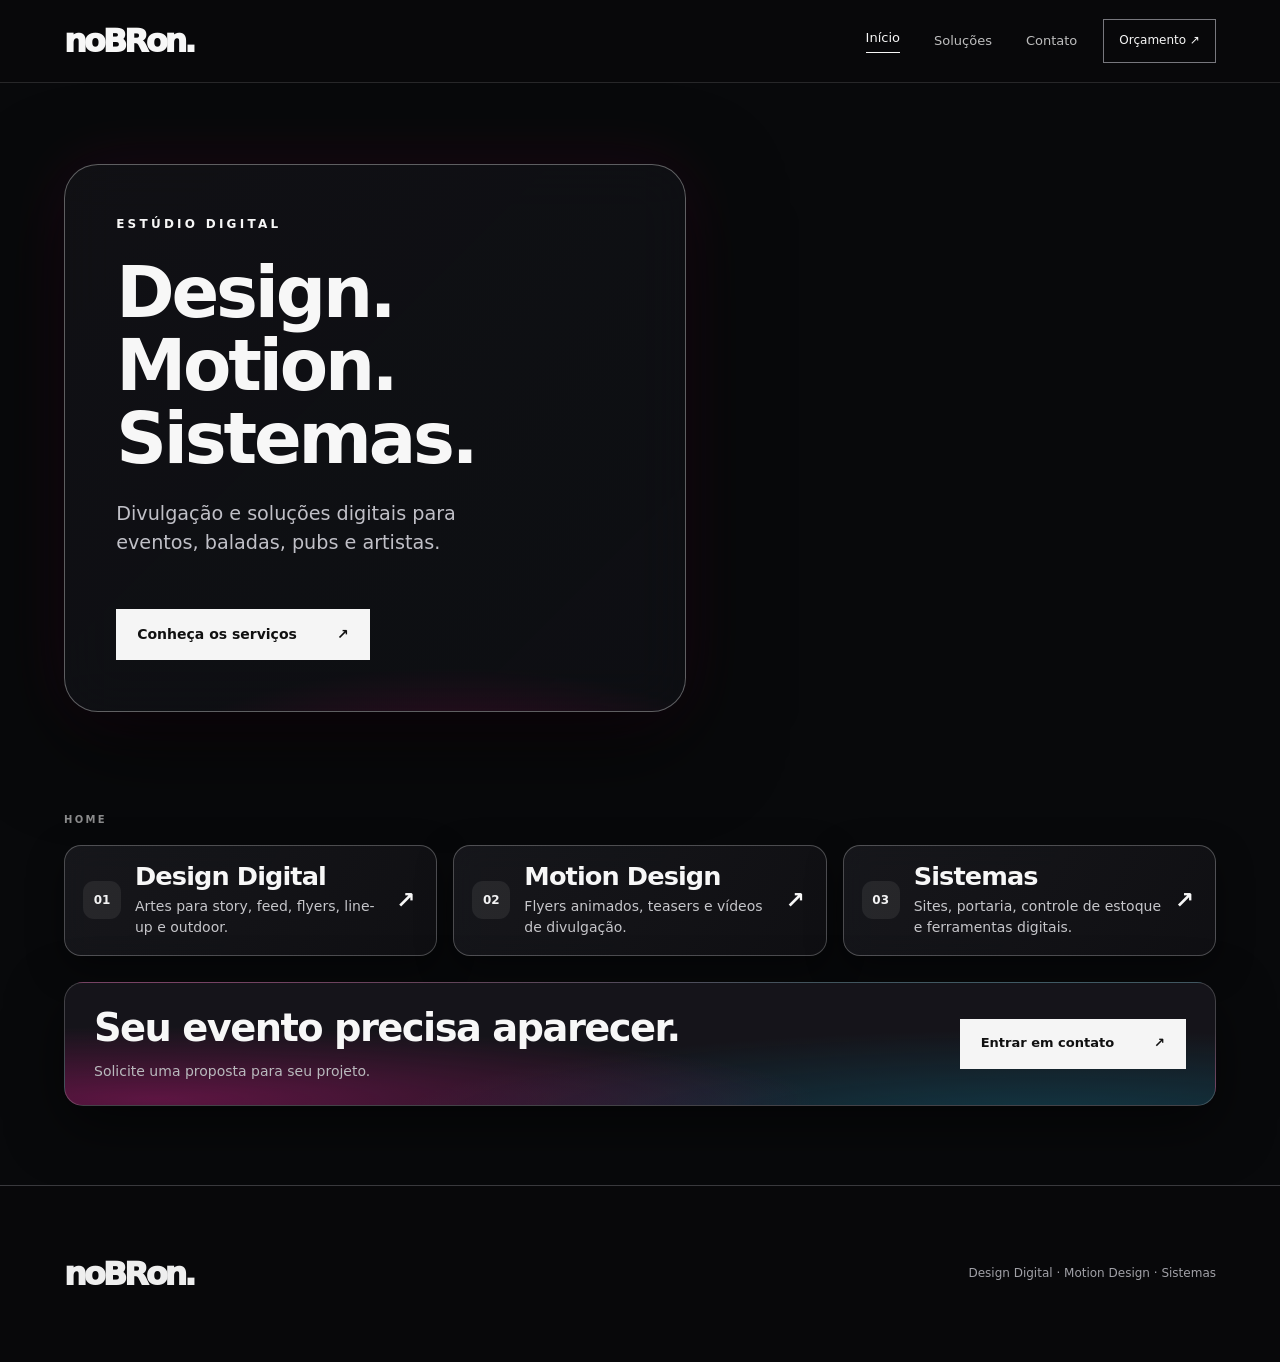
==== commit 3e7f262a: "Bust cached Home stylesheet after visual update" ====
--- a/index.html
+++ b/index.html
@@ -24,7 +24,7 @@
   <script src="/site-simple.js" defer></script>
   <link rel="stylesheet" href="/contact-page.css" />
   <link rel="stylesheet" href="/home-editorial.css" />
-  <link rel="stylesheet" href="/home-reference.css" />
+  <link rel="stylesheet" href="/home-reference.css?v=20261118-2" />
   <link rel="stylesheet" href="/solutions-editorial.css" />
   <link rel="stylesheet" href="/design-editorial.css" />
   <link rel="stylesheet" href="/motion-editorial.css" />
--- a/home-reference.css
+++ b/home-reference.css
@@ -77,3 +77,56 @@
 .ns-page-home .ns-cta .ns-button span{font-size:25px!important}
 }
 @media(prefers-reduced-motion:reduce){.ns-page-home .nh-sheet{animation:none!important}}
+
+
+/* Reference refinement v2 — composed hero, visible media, compact navigation */
+.ns-page-home .nh-atmosphere{height:clamp(600px,58vw,740px)!important}
+.ns-page-home .nh-veil{background:linear-gradient(90deg,rgba(5,6,9,.70),rgba(5,6,9,.08) 72%),linear-gradient(0deg,#08090b 0%,transparent 24%,transparent 93%,#08090b 100%)!important}
+.ns-page-home .nh-sheet{opacity:1!important;filter:none!important;box-shadow:0 24px 64px #000b,0 0 0 1px #ffffff25!important}
+.ns-page-home .nh-sheet:nth-child(3n){filter:grayscale(.85) brightness(.7)!important}
+.ns-page-home .nh-sheet:nth-child(4n){filter:grayscale(.4) brightness(.85)!important}
+.ns-page-home .nh-sheet-1{top:3%!important;right:20%!important;rotate:10deg!important}
+.ns-page-home .nh-sheet-2{top:20%!important;right:2%!important;rotate:-9deg!important}
+.ns-page-home .nh-sheet-3{top:2%!important;right:-10%!important;rotate:9deg!important}
+.ns-page-home .nh-sheet-4{top:53%!important;right:26%!important;rotate:8deg!important}
+.ns-page-home .nh-sheet-5{top:48%!important;right:-8%!important;rotate:-9deg!important}
+.ns-page-home .nh-sheet-6{top:0%!important;right:48%!important;rotate:-9deg!important}
+.ns-page-home .nh-sheet-7{top:67%!important;right:8%!important}
+.ns-page-home .ns-edit-section[data-section-id="hero"]{min-height:clamp(570px,57vw,735px)!important}
+.ns-page-home .ns-edit-section[data-section-id="hero"]>section{width:min(54%,650px)!important;background:linear-gradient(135deg,rgba(19,19,23,.81),rgba(15,16,21,.74))!important;backdrop-filter:blur(26px) saturate(130%)!important;-webkit-backdrop-filter:blur(26px) saturate(130%)!important;border:1px solid #ffffff55!important;box-shadow:0 28px 95px #000a,0 0 65px #d21e7b20!important}
+.ns-page-home .ns-hero h1{font-weight:680!important;letter-spacing:-.045em!important;line-height:1.035!important}
+.ns-page-home .ns-hero .ns-button{font-size:14px!important}
+.ns-page-home .ns-edit-section[data-section-id="servicos"]{padding-bottom:26px!important}
+.ns-page-home .ns-service-link{min-height:105px!important;grid-template-columns:40px minmax(0,1fr) 22px!important;padding:18px!important;gap:12px!important}
+.ns-page-home .ns-service-link>span{width:38px;height:38px;display:grid!important;place-items:center;border-radius:11px;background:#ffffff12;color:#f3f3f4!important;font-size:12px!important}
+.ns-page-home .ns-service-link strong{font-weight:650!important}
+.ns-page-home .ns-cta>.ns-wrap{padding:23px 29px!important}
+.ns-page-home .ns-cta h2{font-weight:650!important}
+@media(max-width:800px){
+body:has(.ns-page-home) .ns-page-home{padding:0 17px 45px!important}
+.ns-page-home .nh-atmosphere{height:665px!important}
+.ns-page-home .nh-veil{background:linear-gradient(0deg,#08090b 0%,rgba(8,9,11,.63) 18%,rgba(8,9,11,.08) 54%,rgba(8,9,11,.07) 100%)!important}
+.ns-page-home .nh-sheet{width:clamp(130px,41vw,192px)!important}
+.ns-page-home .nh-sheet-1{top:0%!important;right:29%!important;rotate:11deg!important}
+.ns-page-home .nh-sheet-2{top:9%!important;right:-16%!important;rotate:-12deg!important}
+.ns-page-home .nh-sheet-3{top:11%!important;right:68%!important;rotate:-10deg!important}
+.ns-page-home .nh-sheet-4{top:37%!important;right:-11%!important;rotate:9deg!important}
+.ns-page-home .nh-sheet-5{top:35%!important;right:70%!important;rotate:-11deg!important}
+.ns-page-home .nh-sheet-6{top:52%!important;right:38%!important;rotate:7deg!important;display:block!important}
+.ns-page-home .ns-edit-section[data-section-id="hero"]{min-height:655px!important;padding:185px 0 20px!important;align-items:flex-end!important}
+.ns-page-home .ns-edit-section[data-section-id="hero"]>section{width:100%!important;border-radius:25px!important;background:linear-gradient(125deg,rgba(20,19,25,.83),rgba(16,17,23,.72))!important;border-color:#ffffff55!important;backdrop-filter:blur(24px) saturate(125%)!important;-webkit-backdrop-filter:blur(24px) saturate(125%)!important}
+.ns-page-home .ns-hero{padding:26px 24px 28px!important}
+.ns-page-home .ns-hero h1{font-size:clamp(45px,10.5vw,63px)!important;font-weight:680!important;line-height:1.04!important;letter-spacing:-.045em!important;margin:17px 0!important}
+.ns-page-home .ns-hero p{font-size:14px!important;line-height:1.5!important}
+.ns-page-home .ns-hero .ns-button{padding:14px 17px!important;font-size:13px!important;margin-top:19px!important}
+.ns-page-home .ns-edit-section[data-section-id="servicos"]{padding-bottom:21px!important}
+.ns-page-home .ns-service-list{gap:9px!important}
+.ns-page-home .ns-service-link{grid-template-columns:42px minmax(0,1fr) 20px!important;min-height:83px!important;padding:13px 14px!important;gap:11px!important;border-radius:14px!important}
+.ns-page-home .ns-service-link>span{width:39px;height:39px;font-size:12px!important}
+.ns-page-home .ns-service-link>div{grid-column:2!important;grid-row:1!important}
+.ns-page-home .ns-service-link strong{font-size:clamp(20px,5.5vw,25px)!important}
+.ns-page-home .ns-service-link p{font-size:12px!important;line-height:1.35!important;margin-top:3px!important}
+.ns-page-home .ns-service-link>b{grid-column:3!important;grid-row:1!important;font-size:20px!important}
+.ns-page-home .ns-cta>.ns-wrap{padding:22px 20px!important}
+.ns-page-home .ns-cta h2{font-size:clamp(24px,6.4vw,31px)!important;line-height:1.12!important}
+}
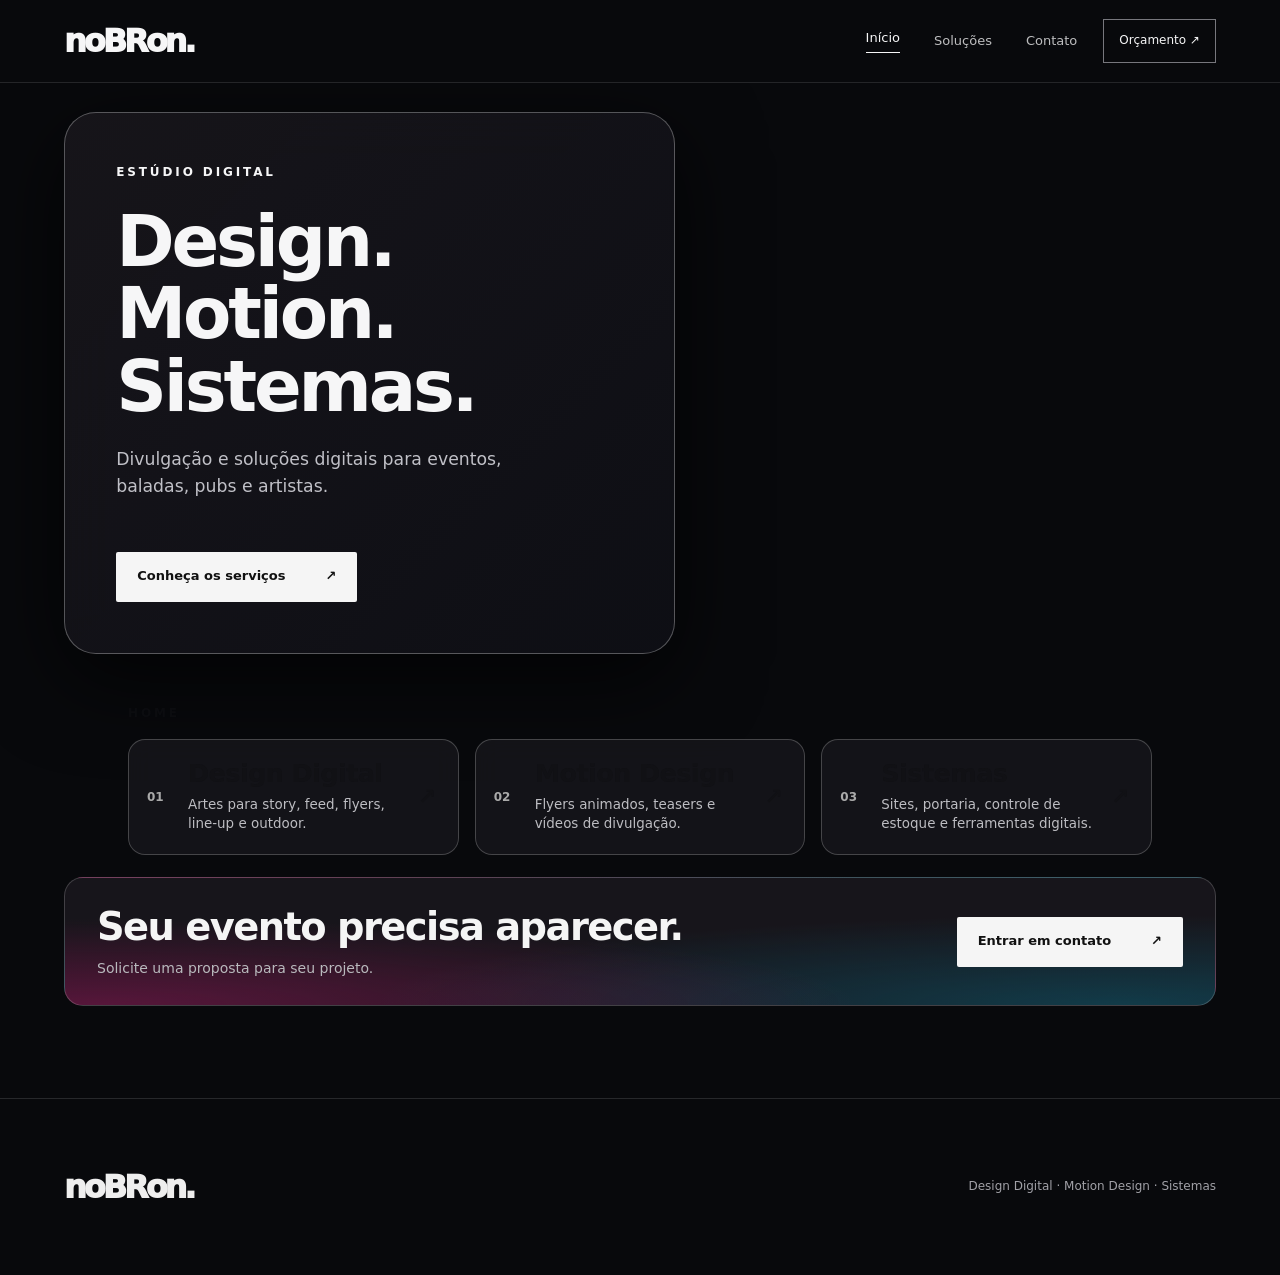
==== commit f344dc89: "Consolidate Home into one clean canonical stylesheet and remove override layer" ====
--- a/index.html
+++ b/index.html
@@ -24,7 +24,6 @@
   <script src="/site-simple.js" defer></script>
   <link rel="stylesheet" href="/contact-page.css" />
   <link rel="stylesheet" href="/home-editorial.css" />
-  <link rel="stylesheet" href="/home-reference.css?v=20261118-2" />
   <link rel="stylesheet" href="/solutions-editorial.css" />
   <link rel="stylesheet" href="/design-editorial.css" />
   <link rel="stylesheet" href="/motion-editorial.css" />
--- a/home-editorial.css
+++ b/home-editorial.css
@@ -1,194 +1,84 @@
-/* Home V3 editorial layer — scoped to the homepage only. */
-body:has(.ns-page-home){background:#09090b;color:#f7f7f7}
-body:has(.ns-page-home) .ns-top{position:relative;background:rgba(9,9,11,.68);backdrop-filter:blur(16px);-webkit-backdrop-filter:blur(16px);border-bottom:1px solid #ffffff20}
-body:has(.ns-page-home) .ns-page-home{position:relative;isolation:isolate;padding:clamp(42px,7vw,100px) var(--gap) 100px;background:transparent}
-.ns-page-home .ns-media-wall{position:absolute;inset:0;z-index:-1;overflow:hidden;pointer-events:none;background:radial-gradient(ellipse at center,#26262a,#080809 80%)}
-.ns-page-home .ns-media-wall:after{content:'';position:absolute;inset:0;z-index:2;background:linear-gradient(90deg,rgba(0,0,0,.52),rgba(0,0,0,.27),rgba(0,0,0,.52));pointer-events:none}
-.ns-page-home .ns-wall-grid{position:absolute;inset:-18% -5%;display:flex;gap:clamp(10px,1.7vw,22px);transform:rotate(-5deg) scale(1.08);pointer-events:auto}
-.ns-page-home .ns-wall-column{flex:1;min-width:0;display:flex;flex-direction:column;gap:16px;animation:ns-wall-up 55s linear infinite;will-change:transform}
-.ns-page-home .ns-wall-column:nth-child(even){animation-name:ns-wall-down;animation-duration:65s}
-.ns-page-home .ns-wall-tile{flex:none;display:block;position:relative;width:100%;aspect-ratio:3/4;overflow:hidden;border-radius:8px;background:#1d1d21;outline:1px solid #ffffff10;pointer-events:auto;cursor:pointer;filter:grayscale(1) blur(3px) brightness(.65);transition:filter .4s,transform .4s;transform:translateZ(0);z-index:1}
-.ns-page-home .ns-wall-tile img,.ns-page-home .ns-wall-tile video{width:100%;height:100%;object-fit:cover}
-.ns-page-home .ns-wall-tile:hover,.ns-page-home .ns-wall-tile:focus-visible,.ns-page-home .ns-wall-tile.is-active{filter:grayscale(0) blur(0) brightness(1);transform:scale(1.035);z-index:4;outline:1px solid #ffffff8c}
-.ns-page-home .ns-wall-grid:has(.ns-wall-tile:hover) .ns-wall-column,.ns-page-home .ns-wall-grid:has(.ns-wall-tile:focus-visible) .ns-wall-column,.ns-page-home .ns-wall-grid:has(.ns-wall-tile.is-active) .ns-wall-column{animation-play-state:paused}
-@keyframes ns-wall-up{from{transform:translateY(0)}to{transform:translateY(-50%)}}
-@keyframes ns-wall-down{from{transform:translateY(-50%)}to{transform:translateY(0)}}
-.ns-page-home .ns-edit-section{position:relative;margin:0 auto 30px;width:min(100%,1320px)}
-.ns-page-home .ns-edit-section>section:not(.ns-empty-gallery){background:rgba(17,17,20,.64)!important;color:#f7f7f7!important;border:1px solid #ffffff48;border-radius:24px;box-shadow:0 20px 65px #0007;backdrop-filter:blur(23px) saturate(110%);-webkit-backdrop-filter:blur(23px) saturate(110%);overflow:hidden}
-.ns-page-home .ns-hero{min-height:0;grid-template-columns:1fr;padding:clamp(30px,5vw,70px);gap:0}
-.ns-page-home .ns-hero-copy{max-width:840px}
-.ns-page-home .ns-hero h1{font-size:clamp(58px,8vw,118px);max-width:12ch;line-height:.94}
-.ns-page-home .ns-hero-art{display:none}
-.ns-page-home .ns-services{padding:clamp(30px,5vw,65px)}
-.ns-page-home .ns-services .ns-wrap,.ns-page-home .ns-cta .ns-wrap,.ns-page-home .ns-gallery .ns-wrap{width:100%}
-.ns-page-home .ns-title h2{font-size:clamp(38px,5vw,70px)}
-.ns-page-home .ns-service-list{border-color:#ffffff40}
-.ns-page-home .ns-service-link{border-color:#ffffff40}
-.ns-page-home .ns-service-link p{color:#c6c6ca}
-.ns-page-home .ns-service-link>span{color:#b3b3b8}
-.ns-page-home .ns-gallery{padding:clamp(30px,5vw,65px)}
-.ns-page-home .ns-gallery-item{border-radius:12px}
-.ns-page-home .ns-cta{padding:clamp(32px,5vw,68px)}
-.ns-page-home .ns-cta h2{font-size:clamp(48px,6vw,90px);max-width:15ch}
-.ns-page-home .ns-cta-media{display:none}
-.ns-page-home .ns-divider{display:none}
-body:has(.ns-page-home) .ns-footer{position:relative;background:rgba(9,9,11,.88);backdrop-filter:blur(18px)}
-@media(max-width:800px){.ns-page-home .ns-wall-grid{inset:-8% -38%;gap:10px;transform:rotate(-4deg) scale(1.04)}.ns-page-home .ns-wall-column{gap:10px}.ns-page-home .ns-wall-tile{border-radius:5px;filter:grayscale(1) blur(2px) brightness(.55)}body:has(.ns-page-home) .ns-page-home{padding:28px 18px 80px}.ns-page-home .ns-edit-section{margin-bottom:18px;width:100%}.ns-page-home .ns-edit-section>section:not(.ns-empty-gallery){border-radius:22px}.ns-page-home .ns-hero,.ns-page-home .ns-services,.ns-page-home .ns-gallery,.ns-page-home .ns-cta{padding:27px 24px}.ns-page-home .ns-hero h1{font-size:clamp(49px,11vw,75px)}.ns-page-home .ns-hero p{font-size:15px}.ns-page-home .ns-service-link{grid-template-columns:25px minmax(0,1fr) 18px;gap:9px;padding:20px 0}.ns-page-home .ns-service-link strong{font-size:clamp(24px,6vw,36px)}.ns-page-home .ns-cta h2{font-size:clamp(43px,10vw,70px)}.ns-page-home .ns-button{max-width:100%;white-space:normal}}
-@media(prefers-reduced-motion:reduce){.ns-page-home .ns-wall-column{animation:none!important}.ns-page-home .ns-wall-tile{transition:none!important}}
-
-/* Background is decorative: no taps, long-press image menus, or selection. */
-.ns-media-wall,.ns-media-wall *{pointer-events:none!important;-webkit-user-select:none!important;user-select:none!important;-webkit-touch-callout:none!important}
-.ns-media-wall .ns-wall-tile{cursor:default!important}
-.ns-media-wall .ns-wall-image{width:100%;height:100%;background-size:cover;background-position:center;background-repeat:no-repeat}
-
-
-/* Home cinematic editorial composition — real uploaded images, not a moving video wall. */
-body:has(.ns-page-home) .ns-page-home{padding:clamp(18px,3vw,38px) var(--gap) clamp(34px,5vw,65px);overflow:hidden}
-.ns-page-home .ns-edit-section{margin-bottom:clamp(12px,1.7vw,22px)}
-.ns-page-home .ns-edit-section[data-section-id="hero"]{min-height:clamp(470px,51vw,690px);display:flex;align-items:center;isolation:isolate}
-.ns-page-home .ns-edit-section[data-section-id="hero"]>section{position:relative;z-index:2;width:min(72%,870px);min-height:0;background:rgba(13,13,17,.68)!important;border:1px solid rgba(255,255,255,.28);backdrop-filter:blur(23px) saturate(110%);-webkit-backdrop-filter:blur(23px) saturate(110%);box-shadow:0 25px 90px #0009}
-.ns-page-home .ns-hero{padding:clamp(34px,5vw,66px)}
-.ns-page-home .ns-hero h1{font-size:clamp(52px,7vw,100px);max-width:12ch}
-.ns-page-home .ns-hero p{max-width:510px}
-.ns-page-home .nh-stage{position:absolute;inset:0;z-index:0;overflow:hidden;pointer-events:none}
-.ns-page-home .nh-stage-shade{position:absolute;inset:0;z-index:3;background:linear-gradient(90deg,rgba(7,7,10,.67) 0%,rgba(7,7,10,.22) 52%,rgba(7,7,10,.10) 100%),linear-gradient(0deg,#09090b 0%,transparent 18%,transparent 85%,#09090b 100%)}
-.ns-page-home .nh-glow{position:absolute;z-index:0;width:44%;height:65%;border-radius:50%;filter:blur(75px);opacity:.4;pointer-events:none}
-.ns-page-home .nh-glow-pink{right:9%;top:7%;background:radial-gradient(ellipse,#e847a1 0%,#8e2874 35%,transparent 70%)}
-.ns-page-home .nh-glow-blue{right:-7%;bottom:-16%;background:radial-gradient(ellipse,#22a9db 0%,#21508f 34%,transparent 72%);opacity:.3}
-.ns-page-home .nh-posters{position:absolute;inset:0;z-index:1}
-.ns-page-home .nh-poster{position:absolute;margin:0;width:clamp(125px,16vw,235px);aspect-ratio:3/4;overflow:hidden;border-radius:12px;background:#1d1d22;border:1px solid #ffffff35;box-shadow:0 22px 45px #0009;animation:nh-float 11s ease-in-out infinite alternate}
-.ns-page-home .nh-poster img{width:100%;height:100%;object-fit:cover}
-.ns-page-home .nh-poster-1{right:21%;top:1%;transform:rotate(-7deg);animation-delay:-3s}
-.ns-page-home .nh-poster-2{right:1%;top:12%;transform:rotate(6deg);animation-delay:-8s}
-.ns-page-home .nh-poster-3{right:31%;top:42%;transform:rotate(5deg);filter:grayscale(.55);animation-delay:-1s}
-.ns-page-home .nh-poster-4{right:3%;bottom:-7%;transform:rotate(-5deg);animation-delay:-5s}
-.ns-page-home .nh-poster-5{right:47%;top:5%;transform:rotate(3deg);filter:grayscale(.8) brightness(.75);animation-delay:-6s}
-.ns-page-home .nh-poster-6{right:51%;bottom:-12%;transform:rotate(-3deg);filter:grayscale(.8) brightness(.7);animation-delay:-2s}
-@keyframes nh-float{0%{translate:0 0}100%{translate:0 -13px}}
-.ns-page-home .ns-edit-section[data-section-id="servicos"]>section{padding:clamp(24px,3vw,40px)!important}
-.ns-page-home .ns-services .ns-title{margin-bottom:18px}
-.ns-page-home .ns-services .ns-title h2{font-size:clamp(30px,3.4vw,46px);margin-bottom:7px}
-.ns-page-home .ns-services .ns-title p{font-size:14px}
-.ns-page-home .ns-service-list{display:grid;grid-template-columns:repeat(3,minmax(0,1fr));gap:10px;border:0}
-.ns-page-home .ns-service-link{border:1px solid #ffffff30;border-radius:15px;padding:20px!important;display:flex;flex-direction:column;align-items:flex-start;justify-content:space-between;gap:14px;min-height:148px;background:#ffffff07;transition:background .3s,transform .3s}
-.ns-page-home .ns-service-link:hover{background:#ffffff13;transform:translateY(-4px)}
-.ns-page-home .ns-service-link strong{font-size:clamp(22px,2.5vw,34px)}
-.ns-page-home .ns-service-link p{font-size:13px;line-height:1.5;margin-top:8px}
-.ns-page-home .ns-service-link>b{align-self:flex-end}
-.ns-page-home .ns-edit-section[data-section-id="chamada"]>section{padding:clamp(22px,3vw,36px)!important}
-.ns-page-home .ns-cta>.ns-wrap{display:grid;grid-template-columns:minmax(0,1fr) auto;align-items:center;column-gap:20px}
-.ns-page-home .ns-cta small{grid-column:1/-1;margin-bottom:8px}
-.ns-page-home .ns-cta h2{font-size:clamp(28px,3.5vw,46px);max-width:none}
-.ns-page-home .ns-cta p{font-size:14px;margin:7px 0 0;grid-column:1}
-.ns-page-home .ns-cta .ns-button{grid-column:2;grid-row:2/4}
+/* Home — single canonical stylesheet. No cascade patches or !important. */
+body:has(.ns-page-home){background:#08090c;color:#f6f6f7}
+body:has(.ns-page-home) .ns-top{background:#08090c;border-bottom:1px solid #ffffff1d}
+body:has(.ns-page-home) .ns-footer{background:#08090c;border-top:1px solid #ffffff20}
+.ns-page-home{position:relative;isolation:isolate;overflow:hidden;background:#08090c;padding:0 clamp(20px,5vw,74px) 70px}
+.ns-page-home .nh-atmosphere{position:absolute;inset:0 0 auto;height:750px;z-index:-1;overflow:hidden;pointer-events:none}
+.ns-page-home .nh-collage{position:absolute;inset:0}
+.ns-page-home .nh-aura{position:absolute;width:55%;height:70%;border-radius:50%;filter:blur(85px);opacity:.42}
+.ns-page-home .nh-aura-one{right:4%;top:0;background:radial-gradient(ellipse,#d82186,transparent 70%)}
+.ns-page-home .nh-aura-two{right:25%;bottom:-30%;background:radial-gradient(ellipse,#10a3d0,transparent 70%)}
+.ns-page-home .nh-veil{position:absolute;inset:0;background:linear-gradient(90deg,#08090c 0%,#08090cc2 34%,#08090c10 76%),linear-gradient(0deg,#08090c 0%,transparent 28%,transparent 90%,#08090c)}
+.ns-page-home .nh-sheet{position:absolute;width:clamp(135px,16vw,235px);aspect-ratio:3/4;border:1px solid #ffffff32;border-radius:13px;overflow:hidden;background:#17171b;box-shadow:0 20px 55px #000b;animation:nh-drift 11s ease-in-out infinite alternate}
+.ns-page-home .nh-sheet img,.ns-page-home .nh-sheet video{width:100%;height:100%;object-fit:cover}
+.ns-page-home .nh-sheet:nth-child(3n){filter:grayscale(.85) brightness(.7)}
+.ns-page-home .nh-sheet-1{right:25%;top:4%;rotate:9deg}
+.ns-page-home .nh-sheet-2{right:5%;top:22%;rotate:-9deg;animation-delay:-3s}
+.ns-page-home .nh-sheet-3{right:-6%;top:1%;rotate:12deg;animation-delay:-7s}
+.ns-page-home .nh-sheet-4{right:37%;top:46%;rotate:-7deg;animation-delay:-2s}
+.ns-page-home .nh-sheet-5{right:2%;top:59%;rotate:7deg;animation-delay:-5s}
+.ns-page-home .nh-sheet-6{right:51%;top:1%;rotate:-9deg;animation-delay:-8s}
+.ns-page-home .nh-sheet-7{right:19%;top:76%;rotate:8deg}
+.ns-page-home .nh-sheet-8,.ns-page-home .nh-sheet-9{display:none}
+@keyframes nh-drift{to{translate:0 -12px}}
+.ns-page-home .ns-edit-section{position:relative;max-width:1300px;margin:0 auto 22px}
+.ns-page-home .ns-edit-section>section{border:0;background:transparent;box-shadow:none;backdrop-filter:none;overflow:visible}
+.ns-page-home .ns-divider,.ns-page-home .ns-hero-art,.ns-page-home .ns-cta-media{display:none}
+.ns-page-home .ns-edit-section[data-section-id="hero"]{min-height:600px;display:flex;align-items:center}
+.ns-page-home .ns-edit-section[data-section-id="hero"]>section{width:min(53%,660px);background:linear-gradient(135deg,#19171dd9,#101117c9);border:1px solid #ffffff4a;border-radius:32px;box-shadow:0 25px 85px #000b;backdrop-filter:blur(25px);-webkit-backdrop-filter:blur(25px);overflow:hidden}
+.ns-page-home .ns-hero{min-height:0;display:block;padding:clamp(32px,4vw,58px)}
+.ns-page-home .ns-hero-copy{max-width:none}
+.ns-page-home .ns-hero-copy>small{font-size:12px;letter-spacing:.24em}
+.ns-page-home .ns-hero h1{font-size:clamp(53px,5.5vw,82px);font-weight:670;letter-spacing:-.045em;line-height:1.03;max-width:12ch;margin:23px 0}
+.ns-page-home .ns-hero p{font-size:clamp(15px,1.35vw,19px);line-height:1.55;max-width:440px}
+.ns-page-home .ns-hero .ns-button{margin-top:24px;border-radius:2px}
+.ns-page-home .ns-edit-section[data-section-id="servicos"]{margin-bottom:22px}
+.ns-page-home .ns-services{padding:0}
+.ns-page-home .ns-services .ns-title{margin-bottom:17px}
+.ns-page-home .ns-services .ns-title small{font-size:12px;letter-spacing:.24em}
+.ns-page-home .ns-services .ns-title h2,.ns-page-home .ns-services .ns-title p{display:none}
+.ns-page-home .ns-service-list{display:grid;grid-template-columns:repeat(3,minmax(0,1fr));gap:16px;border:0;max-width:none}
+.ns-page-home .ns-service-link{display:grid;grid-template-columns:28px minmax(0,1fr) 22px;align-items:center;gap:13px;min-height:116px;padding:20px 18px;border:1px solid #ffffff36;border-radius:17px;background:#17171ccf;backdrop-filter:blur(12px);-webkit-backdrop-filter:blur(12px);transition:transform .25s,border-color .25s,background .25s}
+.ns-page-home .ns-service-link:hover{transform:translateY(-4px);border-color:#ffffff80;background:#232329}
+.ns-page-home .ns-service-link>span{font-size:12px;color:#aaa}
+.ns-page-home .ns-service-link>div{grid-column:2;grid-row:1}
+.ns-page-home .ns-service-link strong{font-size:clamp(19px,2vw,28px);font-weight:650;letter-spacing:-.025em}
+.ns-page-home .ns-service-link p{font-size:clamp(12px,1.05vw,14px);line-height:1.45;margin-top:6px;color:#bdbdc2}
+.ns-page-home .ns-service-link>b{grid-column:3;grid-row:1;font-size:22px}
+.ns-page-home .ns-edit-section[data-section-id="chamada"]>section{border:1px solid #ffffff2f;border-radius:19px;background:radial-gradient(ellipse at 3% 100%,#aa17636e,transparent 48%),radial-gradient(ellipse at 92% 100%,#087e9a5c,transparent 50%),#17151b;overflow:hidden}
+.ns-page-home .ns-cta{padding:0}
+.ns-page-home .ns-cta>.ns-wrap{width:100%;display:grid;grid-template-columns:minmax(0,1fr) auto;align-items:center;gap:8px 24px;padding:27px 32px}
+.ns-page-home .ns-cta small{display:none}
+.ns-page-home .ns-cta h2{grid-column:1;grid-row:1;font-size:clamp(26px,3vw,40px);font-weight:660;letter-spacing:-.04em;line-height:1.15;max-width:none}
+.ns-page-home .ns-cta p{grid-column:1;grid-row:2;margin:0;font-size:14px}
+.ns-page-home .ns-cta .ns-button{grid-column:2;grid-row:1/3;border-radius:2px;white-space:nowrap}
 @media(max-width:800px){
- body:has(.ns-page-home) .ns-page-home{padding:14px 16px 42px}
- .ns-page-home .ns-edit-section[data-section-id="hero"]{min-height:565px;align-items:flex-end;padding-top:135px}
- .ns-page-home .ns-edit-section[data-section-id="hero"]>section{width:100%;margin-bottom:15px;background:rgba(12,12,16,.73)!important}
- .ns-page-home .ns-hero{padding:27px 23px 30px}
- .ns-page-home .ns-hero h1{font-size:clamp(43px,10.7vw,65px)}
- .ns-page-home .ns-hero p{font-size:15px}
- .ns-page-home .nh-stage-shade{background:linear-gradient(0deg,#09090b 0%,rgba(8,8,10,.23) 50%,rgba(8,8,10,.13) 100%),linear-gradient(90deg,#09090b77,transparent 65%)}
- .ns-page-home .nh-glow{width:85%;height:50%;filter:blur(55px)}
- .ns-page-home .nh-glow-pink{top:1%;right:14%}
- .ns-page-home .nh-glow-blue{bottom:20%;right:-35%}
- .ns-page-home .nh-poster{width:clamp(100px,33vw,170px);border-radius:9px}
- .ns-page-home .nh-poster-1{top:0;right:39%}
- .ns-page-home .nh-poster-2{top:8%;right:-5%}
- .ns-page-home .nh-poster-3{top:21%;right:58%}
- .ns-page-home .nh-poster-4{top:35%;right:2%}
- .ns-page-home .nh-poster-5{top:44%;right:62%}
- .ns-page-home .nh-poster-6{display:none}
- .ns-page-home .ns-edit-section[data-section-id="servicos"]>section{padding:24px 20px!important}
- .ns-page-home .ns-service-list{grid-template-columns:1fr;gap:8px}
- .ns-page-home .ns-service-link{min-height:0;display:grid;grid-template-columns:1fr 22px;padding:15px 16px!important;gap:6px}
- .ns-page-home .ns-service-link>span{display:none}
- .ns-page-home .ns-service-link>div{grid-column:1}
- .ns-page-home .ns-service-link strong{font-size:25px}
- .ns-page-home .ns-service-link p{font-size:12px;margin-top:4px}
- .ns-page-home .ns-service-link>b{grid-column:2;grid-row:1;align-self:center}
- .ns-page-home .ns-edit-section[data-section-id="chamada"]>section{padding:25px 20px!important}
- .ns-page-home .ns-cta>.ns-wrap{display:block}
- .ns-page-home .ns-cta h2{font-size:34px}
- .ns-page-home .ns-cta p{margin:8px 0 18px}
+.ns-page-home{padding:0 18px 50px}
+.ns-page-home .nh-atmosphere{height:670px}
+.ns-page-home .nh-veil{background:linear-gradient(0deg,#08090c 0%,#08090cb0 17%,#08090c18 55%,#08090c0a 100%)}
+.ns-page-home .nh-aura{width:100%;height:45%;filter:blur(65px)}
+.ns-page-home .nh-sheet{width:clamp(122px,38vw,180px);border-radius:9px}
+.ns-page-home .nh-sheet-1{top:0;right:30%}
+.ns-page-home .nh-sheet-2{top:9%;right:-13%}
+.ns-page-home .nh-sheet-3{top:10%;right:68%}
+.ns-page-home .nh-sheet-4{top:39%;right:65%}
+.ns-page-home .nh-sheet-5{top:37%;right:-13%}
+.ns-page-home .nh-sheet-6{top:55%;right:35%}
+.ns-page-home .nh-sheet-7{display:none}
+.ns-page-home .ns-edit-section[data-section-id="hero"]{min-height:625px;align-items:flex-end;padding-bottom:18px}
+.ns-page-home .ns-edit-section[data-section-id="hero"]>section{width:100%;border-radius:25px;background:linear-gradient(135deg,#19171de6,#101117e2)}
+.ns-page-home .ns-hero{padding:27px 25px 30px}
+.ns-page-home .ns-hero h1{font-size:clamp(43px,10.5vw,61px);line-height:1.06;margin:17px 0}
+.ns-page-home .ns-hero p{font-size:14px}
+.ns-page-home .ns-hero .ns-button{padding:15px 18px;font-size:13px;margin-top:19px}
+.ns-page-home .ns-service-list{grid-template-columns:1fr;gap:10px}
+.ns-page-home .ns-service-link{min-height:82px;padding:15px;grid-template-columns:24px minmax(0,1fr) 20px;gap:12px;border-radius:14px}
+.ns-page-home .ns-service-link strong{font-size:clamp(21px,5.6vw,26px)}
+.ns-page-home .ns-service-link p{font-size:12px;margin-top:4px}
+.ns-page-home .ns-cta>.ns-wrap{grid-template-columns:minmax(0,1fr) 53px;padding:24px 20px}
+.ns-page-home .ns-cta h2{font-size:clamp(24px,6.3vw,33px)}
+.ns-page-home .ns-cta p{display:none}
+.ns-page-home .ns-cta .ns-button{grid-column:2;grid-row:1;width:53px;height:53px;min-width:0;padding:0;display:flex;align-items:center;justify-content:center;font-size:0;border-radius:13px}
+.ns-page-home .ns-cta .ns-button span{font-size:25px}
 }
-@media(prefers-reduced-motion:reduce){.ns-page-home .nh-poster{animation:none!important}}
-
-
-/* Home revision: typography with breathing room, no nested glass cards, full-page flyer collage. */
-body:has(.ns-page-home) .ns-page-home{position:relative;isolation:isolate;padding:clamp(20px,4vw,50px) var(--gap) 80px;background:#09090b}
-.ns-page-home .nh-atmosphere{position:absolute;inset:0;z-index:-1;overflow:hidden;pointer-events:none}
-.ns-page-home .nh-aura{position:absolute;border-radius:50%;filter:blur(90px);opacity:.5}
-.ns-page-home .nh-aura-one{width:65%;height:36%;top:2%;right:-9%;background:radial-gradient(ellipse,#b5379c,#4b204e 55%,transparent 75%)}
-.ns-page-home .nh-aura-two{width:70%;height:34%;top:40%;left:-20%;background:radial-gradient(ellipse,#167cb4,#18375a 52%,transparent 75%);opacity:.34}
-.ns-page-home .nh-collage{position:absolute;inset:0;overflow:hidden}
-.ns-page-home .nh-veil{position:absolute;inset:0;background:linear-gradient(90deg,#09090bdf 0%,#09090b88 48%,#09090b60 100%),linear-gradient(0deg,#09090b 0%,transparent 16%,transparent 84%,#09090b 100%)}
-.ns-page-home .nh-sheet{position:absolute;width:clamp(155px,19vw,300px);aspect-ratio:3/4;overflow:hidden;border:1px solid #ffffff32;border-radius:9px;background:#25252a;box-shadow:0 22px 65px #000b;animation:nh-drift 13s ease-in-out infinite alternate}
-.ns-page-home .nh-sheet img,.ns-page-home .nh-sheet video{width:100%;height:100%;object-fit:cover}
-.ns-page-home .nh-sheet:nth-child(3n){filter:grayscale(1) blur(1px) brightness(.7)}
-.ns-page-home .nh-sheet:nth-child(4n){filter:grayscale(.75) brightness(.7)}
-.ns-page-home .nh-sheet-1{top:0;right:2%;rotate:7deg}
-.ns-page-home .nh-sheet-2{top:8%;right:27%;rotate:-8deg;animation-delay:-3s}
-.ns-page-home .nh-sheet-3{top:19%;right:-5%;rotate:-5deg;animation-delay:-8s}
-.ns-page-home .nh-sheet-4{top:34%;right:20%;rotate:6deg;animation-delay:-6s}
-.ns-page-home .nh-sheet-5{top:48%;right:-4%;rotate:-8deg;animation-delay:-2s}
-.ns-page-home .nh-sheet-6{top:55%;right:40%;rotate:5deg;animation-delay:-10s}
-.ns-page-home .nh-sheet-7{top:71%;right:10%;rotate:-5deg;animation-delay:-4s}
-.ns-page-home .nh-sheet-8{top:81%;right:36%;rotate:8deg;animation-delay:-9s}
-.ns-page-home .nh-sheet-9{top:90%;right:-6%;rotate:-6deg;animation-delay:-1s}
-@keyframes nh-drift{to{translate:0 -20px}}
-.ns-page-home .ns-edit-section{width:min(100%,1260px);margin:0 auto clamp(50px,7vw,95px)}
-.ns-page-home .ns-edit-section>section:not(.ns-empty-gallery){background:transparent!important;border:0!important;box-shadow:none!important;backdrop-filter:none!important;-webkit-backdrop-filter:none!important;border-radius:0!important;overflow:visible}
-.ns-page-home .ns-edit-section[data-section-id="hero"]{min-height:clamp(440px,52vw,700px);display:flex;align-items:center}
-.ns-page-home .ns-edit-section[data-section-id="hero"]>section{width:min(100%,790px);margin:0}
-.ns-page-home .ns-hero{padding:clamp(20px,4vw,56px) 0}
-.ns-page-home .ns-hero h1{font-weight:650;letter-spacing:-.045em;line-height:1.07;font-size:clamp(55px,7.5vw,110px)}
-.ns-page-home .ns-hero p{line-height:1.65;max-width:560px}
-.ns-page-home .ns-title h2,.ns-page-home .ns-cta h2{font-weight:620;letter-spacing:-.045em;line-height:1.13}
-.ns-page-home .ns-edit-section[data-section-id="servicos"]>section{padding:0!important}
-.ns-page-home .ns-services .ns-title h2{font-size:clamp(36px,4.5vw,62px);margin-bottom:12px}
-.ns-page-home .ns-service-list{display:block;border-top:1px solid #ffffff60;max-width:950px}
-.ns-page-home .ns-service-link{min-height:0!important;display:grid!important;grid-template-columns:36px minmax(0,1fr) 28px!important;align-items:center!important;gap:20px!important;padding:24px 5px!important;border:0!important;border-bottom:1px solid #ffffff50!important;border-radius:0!important;background:transparent!important;transform:none!important}
-.ns-page-home .ns-service-link>span{display:block;color:#d5d5d8;font-size:12px}
-.ns-page-home .ns-service-link strong{font-size:clamp(30px,3.6vw,48px);font-weight:630;letter-spacing:-.04em}
-.ns-page-home .ns-service-link p{font-size:clamp(13px,1.3vw,16px);line-height:1.55;margin-top:8px}
-.ns-page-home .ns-service-link>b{grid-column:3;align-self:center;font-size:24px}
-.ns-page-home .ns-service-link:hover{padding-left:13px!important}
-.ns-page-home .ns-edit-section[data-section-id="chamada"]>section{padding:0!important}
-.ns-page-home .ns-cta>.ns-wrap{display:block}
-.ns-page-home .ns-cta h2{font-size:clamp(43px,6vw,78px);max-width:15ch}
-.ns-page-home .ns-cta p{font-size:16px;margin:16px 0 26px}
-.ns-page-home .ns-cta .ns-button{display:inline-flex}
-.ns-page-home .ns-button{border-radius:50px}
-@media(max-width:800px){
- body:has(.ns-page-home) .ns-page-home{padding:12px 22px 85px}
- .ns-page-home .ns-edit-section{margin-bottom:64px}
- .ns-page-home .ns-edit-section[data-section-id="hero"]{min-height:610px;align-items:flex-end;padding:0 0 25px}
- .ns-page-home .ns-hero{padding:0 0 12px}
- .ns-page-home .ns-hero h1{font-size:clamp(45px,11vw,70px);line-height:1.08;letter-spacing:-.045em}
- .ns-page-home .ns-hero p{font-size:15px;line-height:1.6}
- .ns-page-home .nh-aura-one{width:100%;height:27%;top:0;right:-25%;filter:blur(55px)}
- .ns-page-home .nh-aura-two{width:100%;height:25%;top:39%;left:-30%;filter:blur(55px)}
- .ns-page-home .nh-sheet{width:clamp(125px,39vw,185px);border-radius:7px}
- .ns-page-home .nh-sheet-1{top:0;right:3%}
- .ns-page-home .nh-sheet-2{top:3%;right:52%}
- .ns-page-home .nh-sheet-3{top:15%;right:24%}
- .ns-page-home .nh-sheet-4{top:29%;right:-9%}
- .ns-page-home .nh-sheet-5{top:40%;right:55%}
- .ns-page-home .nh-sheet-6{top:52%;right:4%}
- .ns-page-home .nh-sheet-7{top:67%;right:48%}
- .ns-page-home .nh-sheet-8{top:78%;right:-6%}
- .ns-page-home .nh-sheet-9{top:89%;right:47%}
- .ns-page-home .nh-veil{background:linear-gradient(0deg,#09090b 0%,#09090be0 8%,#09090b95 34%,#09090b55 75%,#09090b44 100%),linear-gradient(90deg,#09090b70,transparent)}
- .ns-page-home .ns-services .ns-title h2{font-size:38px}
- .ns-page-home .ns-service-list{display:block}
- .ns-page-home .ns-service-link{grid-template-columns:23px minmax(0,1fr) 22px!important;gap:11px!important;padding:21px 0!important}
- .ns-page-home .ns-service-link>span{display:block!important;font-size:11px}
- .ns-page-home .ns-service-link>div{grid-column:2;grid-row:1}
- .ns-page-home .ns-service-link strong{font-size:clamp(26px,7vw,37px)}
- .ns-page-home .ns-service-link p{font-size:13px}
- .ns-page-home .ns-service-link>b{grid-column:3;grid-row:1}
- .ns-page-home .ns-cta h2{font-size:clamp(41px,10vw,60px)}
- .ns-page-home .ns-cta p{font-size:15px}
-}
-@media(prefers-reduced-motion:reduce){.ns-page-home .nh-sheet{animation:none!important}}
+@media(prefers-reduced-motion:reduce){.ns-page-home .nh-sheet{animation:none}.ns-page-home .ns-service-link{transition:none}}
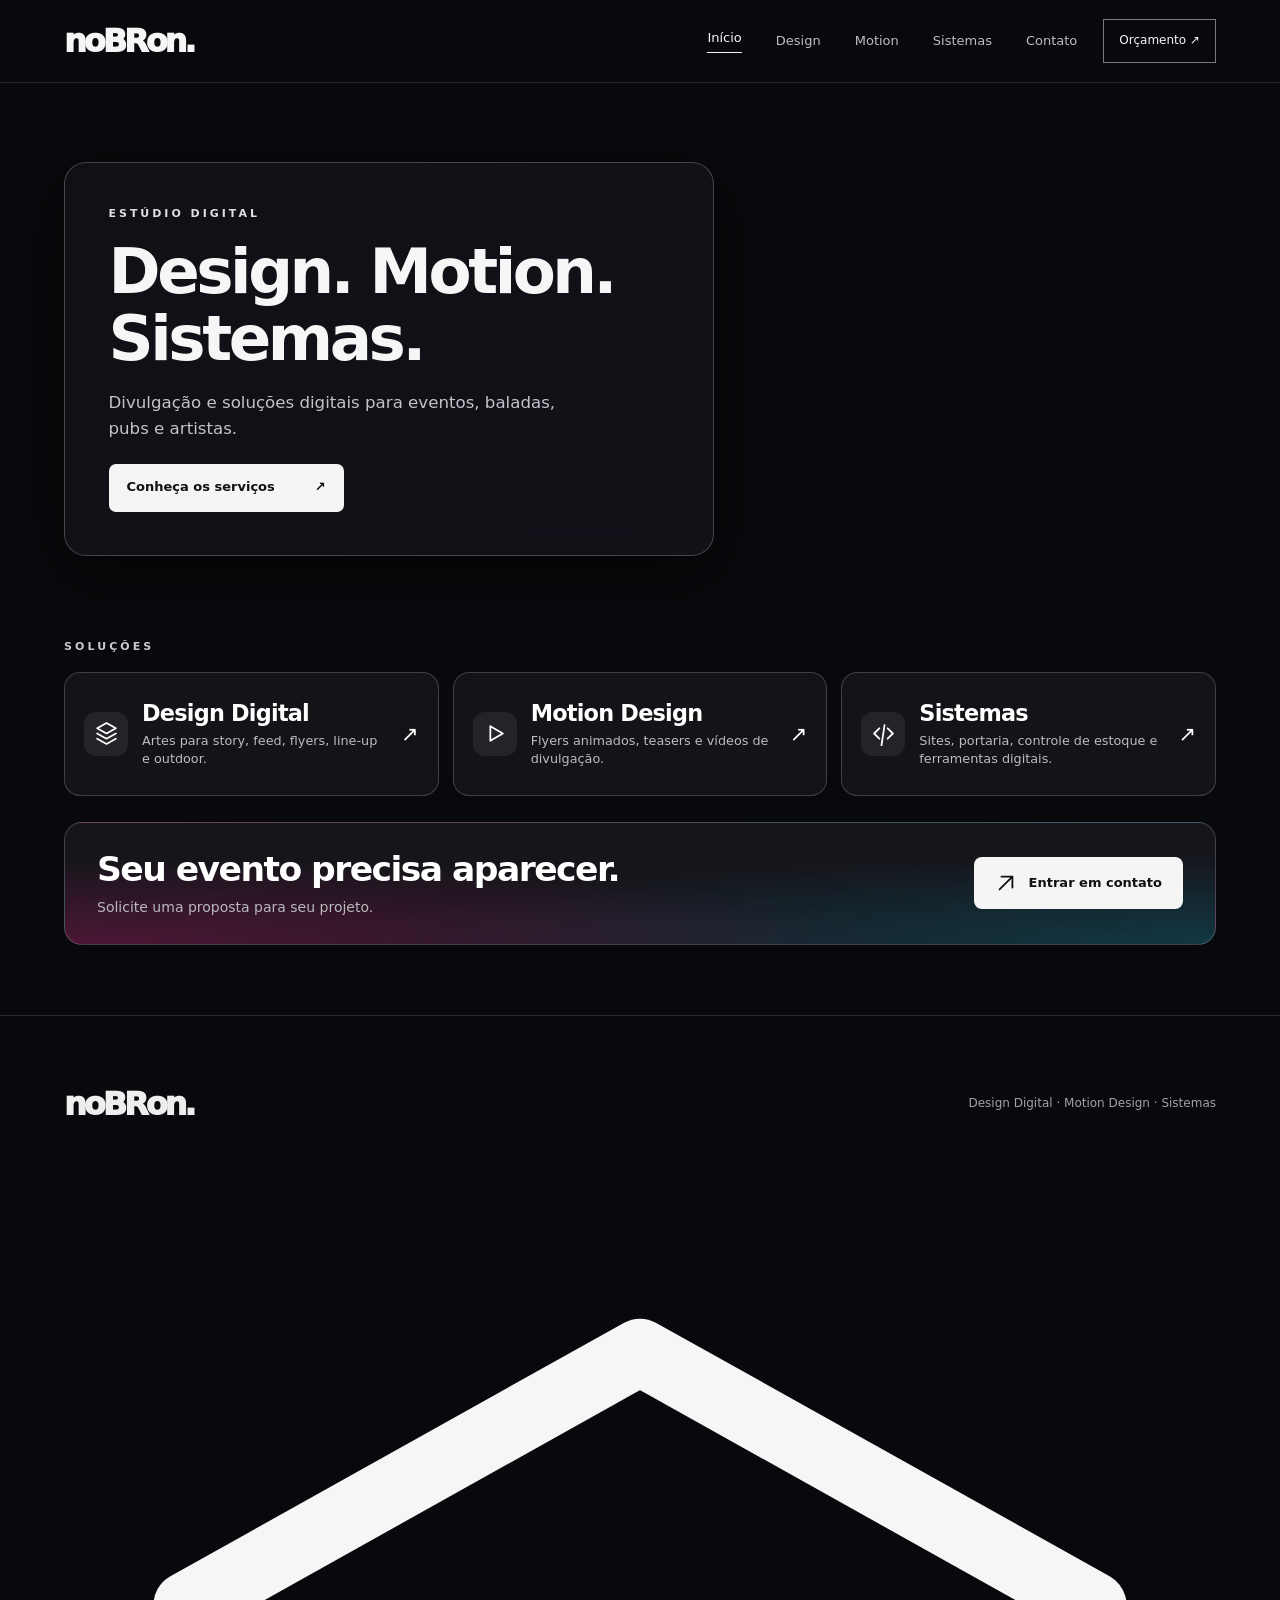
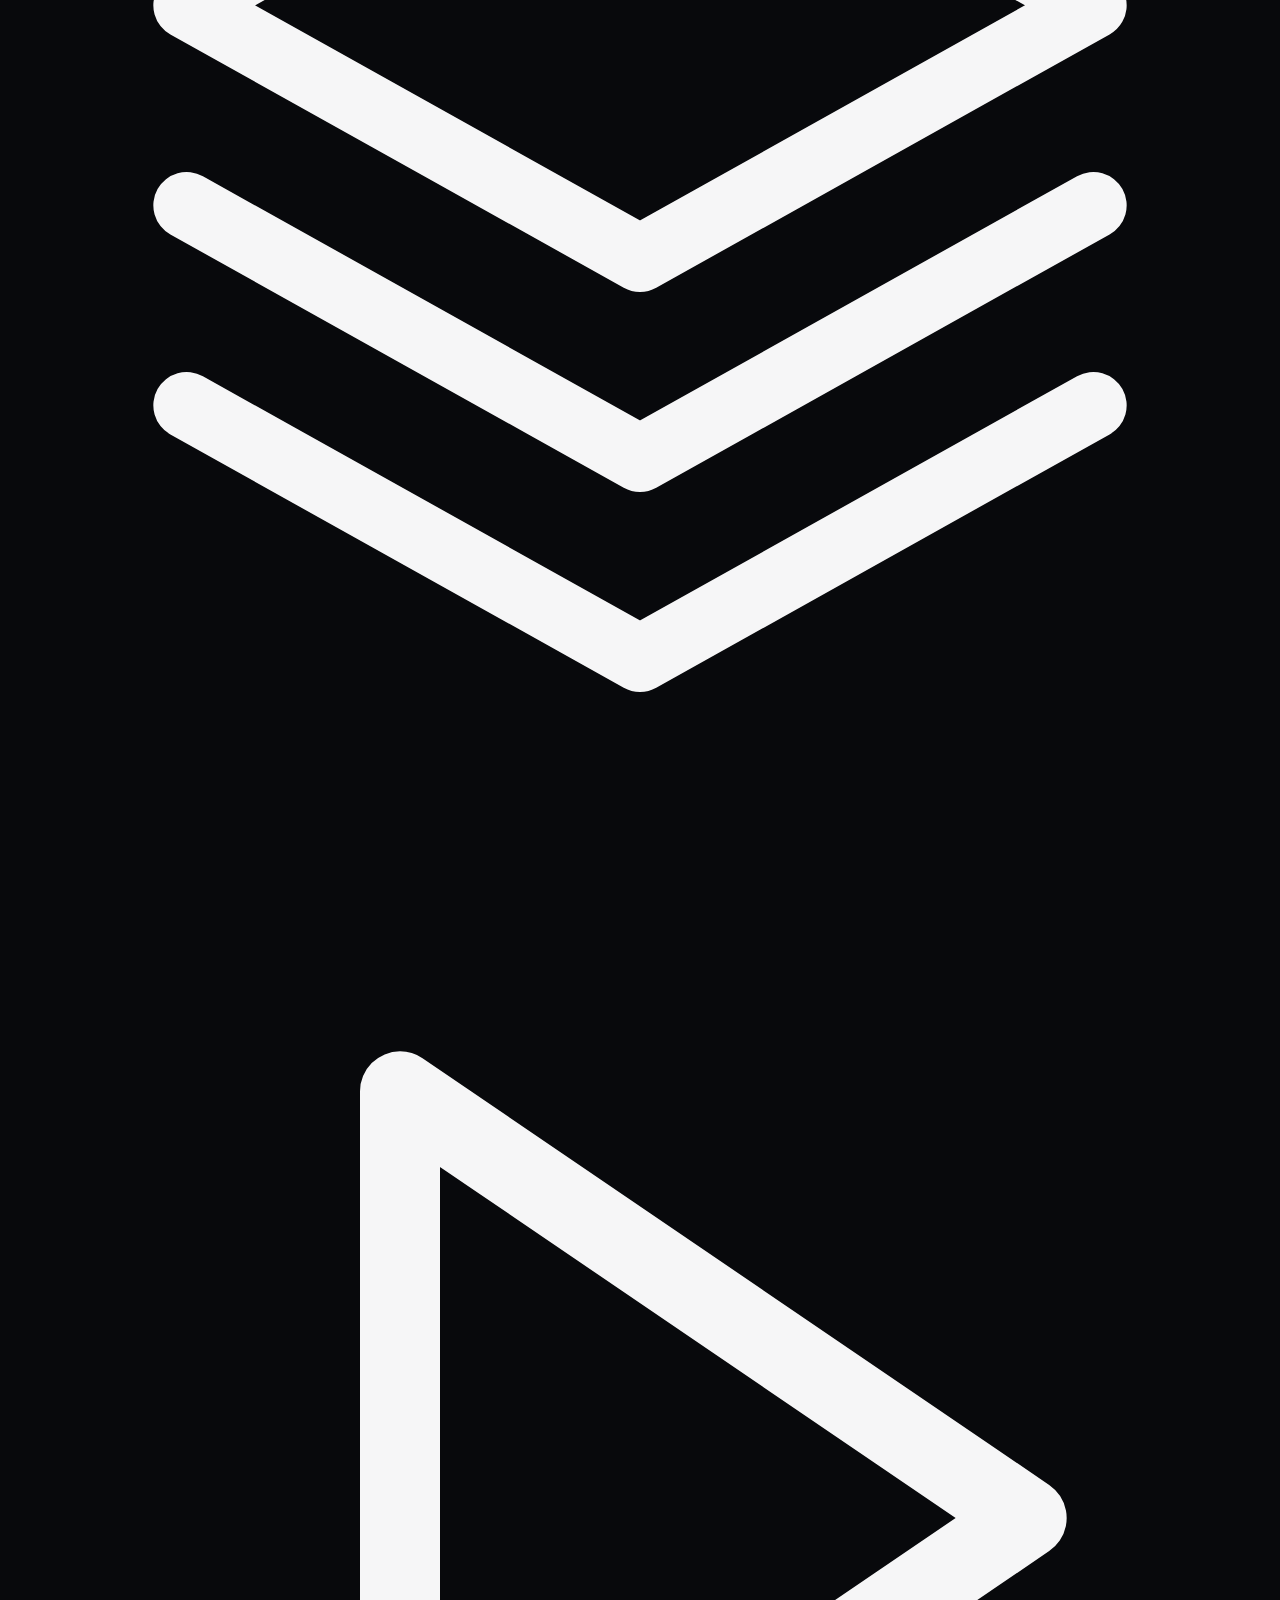
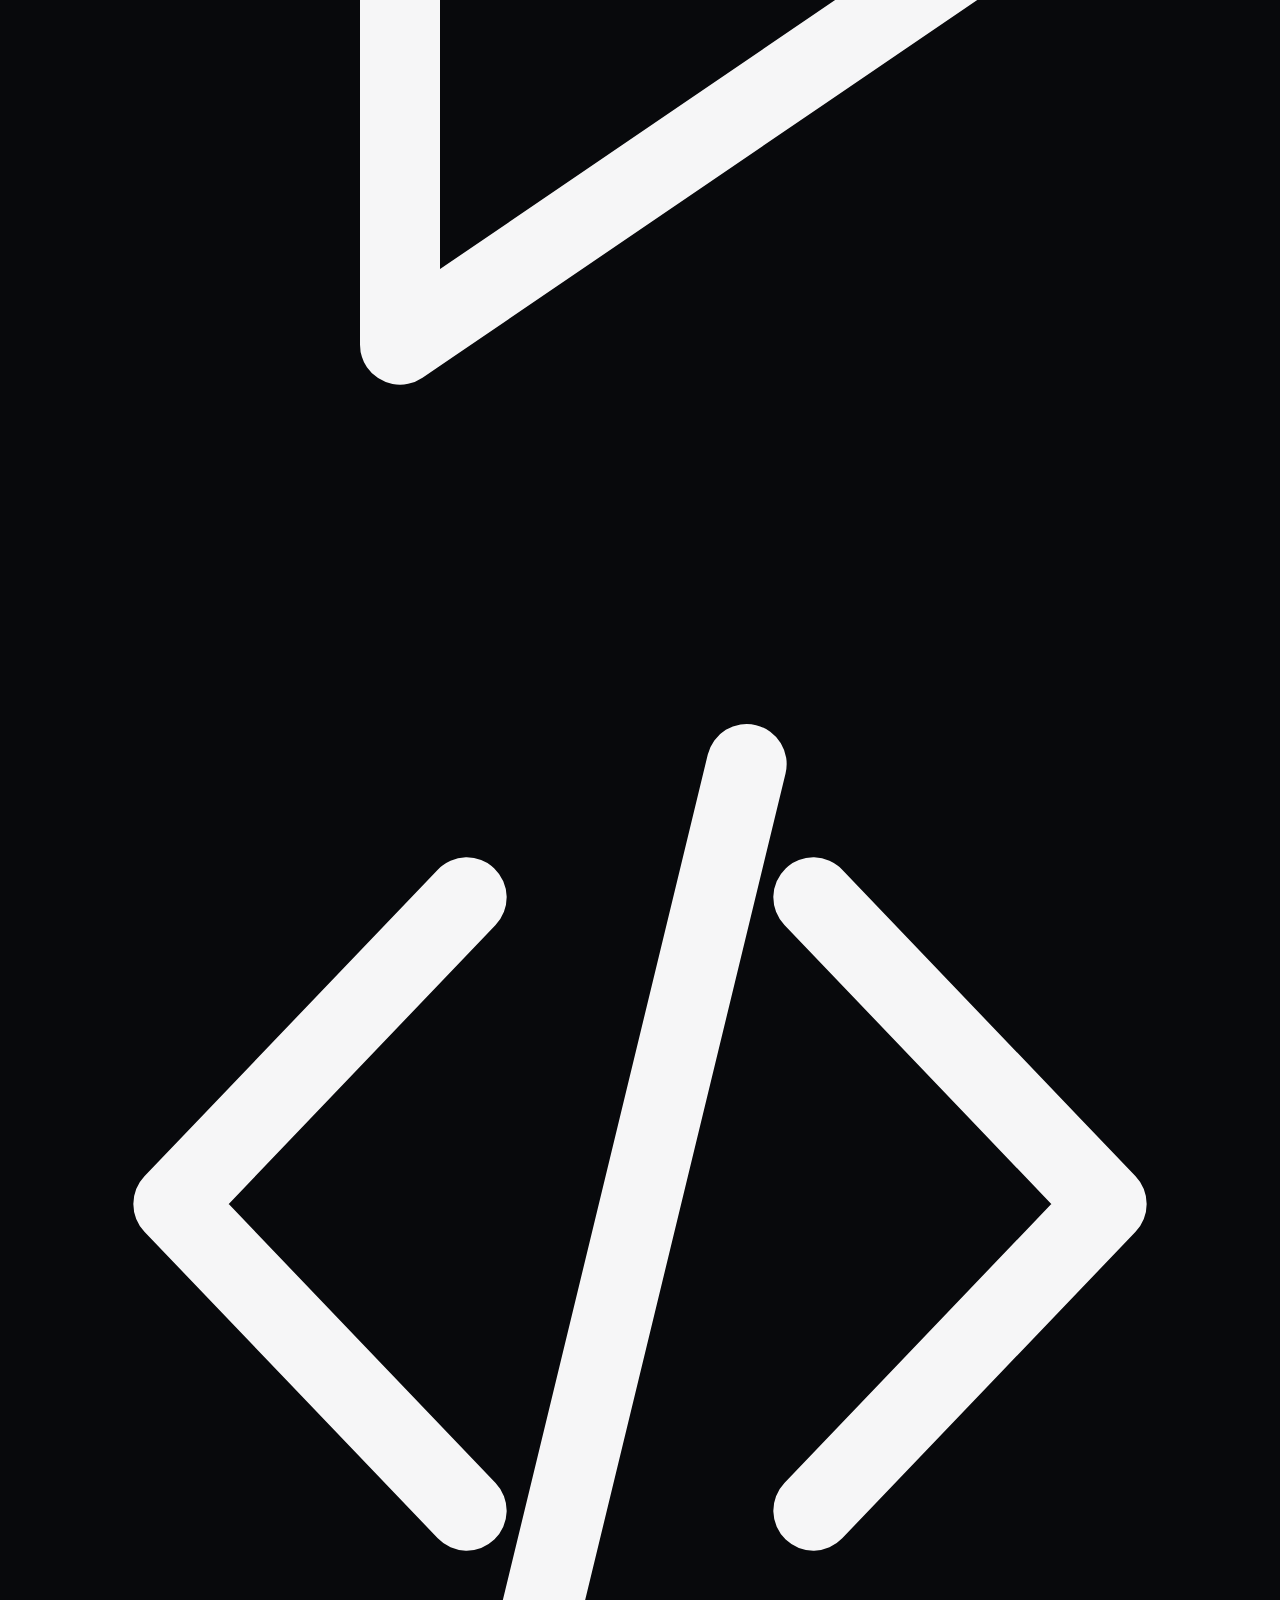
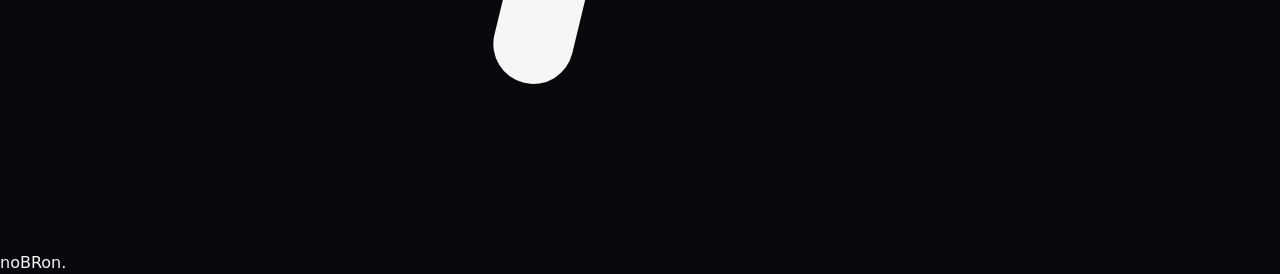
==== commit ffaa7153: "Add accessible fixed glass introduction overlay markup" ====
--- a/index.html
+++ b/index.html
@@ -33,6 +33,16 @@
 <body data-theme="dark">
   <a class="skip-link" href="#main">Pular para o conteúdo</a>
   <div id="app"></div>
+  <div class="ns-intro" id="ns-intro" aria-hidden="true">
+    <div class="ns-intro-center">
+      <div class="ns-intro-symbols">
+        <svg class="ns-intro-symbol" viewBox="0 0 96 96" fill="none" aria-hidden="true"><path d="M48 12 82 31 48 50 14 31 48 12Z M14 46 48 65 82 46 M14 61 48 80 82 61" stroke="currentColor" stroke-width="5" stroke-linejoin="round" stroke-linecap="round"/></svg>
+        <svg class="ns-intro-symbol" viewBox="0 0 96 96" fill="none" aria-hidden="true"><path d="M30 16 77 48 30 80V16Z" stroke="currentColor" stroke-width="6" stroke-linejoin="round"/></svg>
+        <svg class="ns-intro-symbol" viewBox="0 0 96 96" fill="none" aria-hidden="true"><path d="M35 25 13 48 35 71 M61 25 83 48 61 71 M56 15 40 81" stroke="currentColor" stroke-width="6" stroke-linecap="round" stroke-linejoin="round"/></svg>
+      </div>
+      <span class="ns-intro-brand">noBRon.</span>
+    </div>
+  </div>
   <noscript>Ative o JavaScript para navegar pelas páginas da noBRon.</noscript>
 </body>
 </html>
--- a/site-simple.css
+++ b/site-simple.css
@@ -128,10 +128,12 @@
 :root{--gap:22px}
 .ns-top{height:70px}.ns-top nav,.ns-top-contact{display:none}.ns-logo{font-size:30px}
 .ns-page{padding-bottom:0}
-.ns-bottom{position:fixed;z-index:50;display:flex;left:12px;right:12px;bottom:calc(10px + env(safe-area-inset-bottom));height:62px;padding:5px;border:1px solid #66666b;border-radius:20px;background:rgba(26,26,29,.9);backdrop-filter:blur(24px);-webkit-backdrop-filter:blur(24px);box-shadow:0 15px 40px #0008;gap:3px}
-.ns-bottom a{display:flex;flex:1;align-items:center;justify-content:center;flex-direction:column;gap:4px;color:#aaa;border-radius:15px;font-size:10px;font-weight:650}
-.ns-bottom a[aria-current=page]{background:#f3f3f3;color:#151518}
-.ns-bottom svg{width:21px;height:21px}
+.ns-bottom{position:fixed;z-index:50;display:grid;grid-template-columns:repeat(5,minmax(0,1fr));align-items:stretch;left:12px;right:12px;bottom:calc(10px + env(safe-area-inset-bottom));height:70px;padding:5px;border:1px solid #ffffff45;border-radius:36px;background:linear-gradient(120deg,#211721df,#11151bdf 70%,#0e2025df);backdrop-filter:blur(25px) saturate(1.25);-webkit-backdrop-filter:blur(25px) saturate(1.25);box-shadow:0 14px 38px #000a,inset 0 1px #ffffff18;gap:2px}
+.ns-bottom a{position:relative;isolation:isolate;display:flex;min-width:0;align-items:center;justify-content:center;flex-direction:column;gap:4px;color:#c3c3ca;border:1px solid transparent;border-radius:32px;font-size:clamp(9px,2.5vw,11px);line-height:1.15;font-weight:620;text-decoration:none;transition:color .2s,transform .2s}
+.ns-bottom a svg{width:22px;height:22px;flex:none;stroke:#d4d4da;filter:drop-shadow(0 1px 0 #fff7) drop-shadow(0 2px 2px #000a)}
+.ns-bottom a[aria-current=page]{color:#fff;border-color:#ef8cd5a8;background:linear-gradient(115deg,#8e236a66,#3a1c4566 49%,#087d9066);box-shadow:inset 0 1px 1px #ffffff45,0 0 18px #c92b9d42,0 0 16px #08b9d02b}
+.ns-bottom a[aria-current=page] svg{stroke:#fff;filter:drop-shadow(0 0 3px #e68cc8)}
+.ns-bottom a:active{transform:scale(.96)}
 .ns-footer{padding:52px var(--gap) calc(115px + env(safe-area-inset-bottom));flex-direction:column;align-items:flex-start}
 .ns-hero{min-height:0;grid-template-columns:1fr;gap:36px;padding:65px var(--gap) 65px}
 .ns-hero-copy>small{margin-bottom:20px}
--- a/home-editorial.css
+++ b/home-editorial.css
@@ -3,82 +3,85 @@
 body:has(.ns-page-home) .ns-top{background:#08090c;border-bottom:1px solid #ffffff1d}
 body:has(.ns-page-home) .ns-footer{background:#08090c;border-top:1px solid #ffffff20}
 .ns-page-home{position:relative;isolation:isolate;overflow:hidden;background:#08090c;padding:0 clamp(20px,5vw,74px) 70px}
-.ns-page-home .nh-atmosphere{position:absolute;inset:0 0 auto;height:750px;z-index:-1;overflow:hidden;pointer-events:none}
-.ns-page-home .nh-collage{position:absolute;inset:0}
-.ns-page-home .nh-aura{position:absolute;width:55%;height:70%;border-radius:50%;filter:blur(85px);opacity:.42}
-.ns-page-home .nh-aura-one{right:4%;top:0;background:radial-gradient(ellipse,#d82186,transparent 70%)}
-.ns-page-home .nh-aura-two{right:25%;bottom:-30%;background:radial-gradient(ellipse,#10a3d0,transparent 70%)}
-.ns-page-home .nh-veil{position:absolute;inset:0;background:linear-gradient(90deg,#08090c 0%,#08090cc2 34%,#08090c10 76%),linear-gradient(0deg,#08090c 0%,transparent 28%,transparent 90%,#08090c)}
-.ns-page-home .nh-sheet{position:absolute;width:clamp(135px,16vw,235px);aspect-ratio:3/4;border:1px solid #ffffff32;border-radius:13px;overflow:hidden;background:#17171b;box-shadow:0 20px 55px #000b;animation:nh-drift 11s ease-in-out infinite alternate}
-.ns-page-home .nh-sheet img,.ns-page-home .nh-sheet video{width:100%;height:100%;object-fit:cover}
-.ns-page-home .nh-sheet:nth-child(3n){filter:grayscale(.85) brightness(.7)}
-.ns-page-home .nh-sheet-1{right:25%;top:4%;rotate:9deg}
-.ns-page-home .nh-sheet-2{right:5%;top:22%;rotate:-9deg;animation-delay:-3s}
-.ns-page-home .nh-sheet-3{right:-6%;top:1%;rotate:12deg;animation-delay:-7s}
-.ns-page-home .nh-sheet-4{right:37%;top:46%;rotate:-7deg;animation-delay:-2s}
-.ns-page-home .nh-sheet-5{right:2%;top:59%;rotate:7deg;animation-delay:-5s}
-.ns-page-home .nh-sheet-6{right:51%;top:1%;rotate:-9deg;animation-delay:-8s}
-.ns-page-home .nh-sheet-7{right:19%;top:76%;rotate:8deg}
-.ns-page-home .nh-sheet-8,.ns-page-home .nh-sheet-9{display:none}
-@keyframes nh-drift{to{translate:0 -12px}}
-.ns-page-home .ns-edit-section{position:relative;max-width:1300px;margin:0 auto 22px}
-.ns-page-home .ns-edit-section>section{border:0;background:transparent;box-shadow:none;backdrop-filter:none;overflow:visible}
+.ns-page-home .nh-atmosphere{position:absolute;inset:0 0 auto;height:900px;z-index:-1;overflow:hidden;pointer-events:none}
+.ns-page-home .nh-collage{position:absolute;inset:-130px -12% 0;overflow:hidden}
+.ns-page-home .nh-columns{display:grid;grid-template-columns:repeat(var(--nh-count,6),minmax(0,1fr));gap:15px;width:100%;height:115%;transform:rotate(12deg) scale(1.12);transform-origin:center 35%}
+.ns-page-home .nh-column{min-width:0;height:100%;overflow:hidden}
+.ns-page-home .nh-strip{display:flex;flex-direction:column;gap:14px;animation:nh-scroll 30s ease-in-out infinite alternate;will-change:transform}
+.ns-page-home .nh-column:nth-child(2n) .nh-strip{animation-duration:51s;animation-direction:alternate-reverse}
+.ns-page-home .nh-column:nth-child(3n) .nh-strip{animation-duration:57s}
+.ns-page-home .nh-sheet{flex:none;width:100%;aspect-ratio:3/4;border:1px solid #ffffff25;border-radius:11px;overflow:hidden;background:#1b1b20;box-shadow:0 10px 35px #0008}
+.ns-page-home .nh-sheet img,.ns-page-home .nh-sheet video{display:block;width:100%;height:100%;object-fit:cover}
+.ns-page-home .nh-sheet.nh-mono{filter:grayscale(1) brightness(.67)}
+.ns-page-home .nh-veil{position:absolute;inset:0;background:linear-gradient(90deg,#08090cc9 0%,#08090c42 52%,#08090c45 100%),linear-gradient(0deg,#08090c 0%,#08090c16 44%,#08090c20 88%,#08090c9c 100%)}
+@keyframes nh-scroll{from{transform:translateY(-7%)}to{transform:translateY(7%)}}
+.ns-page-home .ns-edit-section{position:relative;width:min(100%,1240px);margin:0 auto}
+.ns-page-home .ns-edit-section>section{border:0;box-shadow:none;overflow:visible}
 .ns-page-home .ns-divider,.ns-page-home .ns-hero-art,.ns-page-home .ns-cta-media{display:none}
-.ns-page-home .ns-edit-section[data-section-id="hero"]{min-height:600px;display:flex;align-items:center}
-.ns-page-home .ns-edit-section[data-section-id="hero"]>section{width:min(53%,660px);background:linear-gradient(135deg,#19171dd9,#101117c9);border:1px solid #ffffff4a;border-radius:32px;box-shadow:0 25px 85px #000b;backdrop-filter:blur(25px);-webkit-backdrop-filter:blur(25px);overflow:hidden}
-.ns-page-home .ns-hero{min-height:0;display:block;padding:clamp(32px,4vw,58px)}
+.ns-page-home .ns-edit-section[data-section-id="hero"]{min-height:540px;display:flex;align-items:center;padding-block:48px 36px}
+.ns-page-home .ns-edit-section[data-section-id="hero"]>section{width:min(58%,650px);border:1px solid #ffffff38;border-radius:22px;background:linear-gradient(125deg,#111116ed,#14131bdf);backdrop-filter:blur(18px);-webkit-backdrop-filter:blur(18px);box-shadow:0 18px 65px #0008;overflow:hidden}
+.ns-page-home .ns-hero{display:block;min-height:0;padding:clamp(28px,3.4vw,46px)}
 .ns-page-home .ns-hero-copy{max-width:none}
-.ns-page-home .ns-hero-copy>small{font-size:12px;letter-spacing:.24em}
-.ns-page-home .ns-hero h1{font-size:clamp(53px,5.5vw,82px);font-weight:670;letter-spacing:-.045em;line-height:1.03;max-width:12ch;margin:23px 0}
-.ns-page-home .ns-hero p{font-size:clamp(15px,1.35vw,19px);line-height:1.55;max-width:440px}
-.ns-page-home .ns-hero .ns-button{margin-top:24px;border-radius:2px}
-.ns-page-home .ns-edit-section[data-section-id="servicos"]{margin-bottom:22px}
-.ns-page-home .ns-services{padding:0}
-.ns-page-home .ns-services .ns-title{margin-bottom:17px}
-.ns-page-home .ns-services .ns-title small{font-size:12px;letter-spacing:.24em}
+.ns-page-home .ns-hero-copy>small{font-size:11px;letter-spacing:.27em;font-weight:650;margin-bottom:16px;color:#dedee3}
+.ns-page-home .ns-hero h1{font-size:clamp(43px,4.9vw,69px);line-height:1.07;letter-spacing:-.055em;font-weight:650;max-width:13ch;margin:0 0 18px}
+.ns-page-home .ns-hero p{font-size:clamp(14px,1.3vw,18px);line-height:1.55;max-width:470px;margin:0 0 22px;color:#c3c3cb}
+.ns-page-home .ns-hero .ns-button{margin:0;min-height:48px;padding:13px 18px;border-radius:7px;font-weight:700}
+.ns-page-home .ns-edit-section[data-section-id="servicos"]{margin-top:16px;margin-bottom:26px}
+.ns-page-home .ns-services{padding:0;background:transparent;color:#f6f6f7}
+.ns-page-home .ns-services .ns-wrap{width:100%;max-width:none}
+.ns-page-home .ns-services .ns-title{margin:0 0 17px;max-width:none}
+.ns-page-home .ns-services .ns-title small{display:block;margin:0;font-size:11px;letter-spacing:.28em;font-weight:650;opacity:1;color:#c9c9d1}
 .ns-page-home .ns-services .ns-title h2,.ns-page-home .ns-services .ns-title p{display:none}
-.ns-page-home .ns-service-list{display:grid;grid-template-columns:repeat(3,minmax(0,1fr));gap:16px;border:0;max-width:none}
-.ns-page-home .ns-service-link{display:grid;grid-template-columns:28px minmax(0,1fr) 22px;align-items:center;gap:13px;min-height:116px;padding:20px 18px;border:1px solid #ffffff36;border-radius:17px;background:#17171ccf;backdrop-filter:blur(12px);-webkit-backdrop-filter:blur(12px);transition:transform .25s,border-color .25s,background .25s}
-.ns-page-home .ns-service-link:hover{transform:translateY(-4px);border-color:#ffffff80;background:#232329}
-.ns-page-home .ns-service-link>span{font-size:12px;color:#aaa}
-.ns-page-home .ns-service-link>div{grid-column:2;grid-row:1}
-.ns-page-home .ns-service-link strong{font-size:clamp(19px,2vw,28px);font-weight:650;letter-spacing:-.025em}
-.ns-page-home .ns-service-link p{font-size:clamp(12px,1.05vw,14px);line-height:1.45;margin-top:6px;color:#bdbdc2}
-.ns-page-home .ns-service-link>b{grid-column:3;grid-row:1;font-size:22px}
-.ns-page-home .ns-edit-section[data-section-id="chamada"]>section{border:1px solid #ffffff2f;border-radius:19px;background:radial-gradient(ellipse at 3% 100%,#aa17636e,transparent 48%),radial-gradient(ellipse at 92% 100%,#087e9a5c,transparent 50%),#17151b;overflow:hidden}
-.ns-page-home .ns-cta{padding:0}
-.ns-page-home .ns-cta>.ns-wrap{width:100%;display:grid;grid-template-columns:minmax(0,1fr) auto;align-items:center;gap:8px 24px;padding:27px 32px}
+.ns-page-home .ns-service-list{display:grid;grid-template-columns:repeat(3,minmax(0,1fr));gap:14px;border:0}
+.ns-page-home .ns-service-link{display:grid;grid-template-columns:44px minmax(0,1fr) 18px;gap:14px;align-items:center;min-width:0;min-height:124px;padding:19px;border:1px solid #ffffff32;border-radius:16px;background:#15151bdc;backdrop-filter:blur(12px);-webkit-backdrop-filter:blur(12px);transition:transform .25s,border-color .25s}
+.ns-page-home .ns-service-link:hover{transform:translateY(-3px);border-color:#ffffff70;padding-left:19px}
+.ns-page-home .ns-service-link>span{display:grid;place-items:center;width:44px;height:44px;border-radius:12px;background:#ffffff12;color:#fff;font-size:0}
+.ns-page-home .ns-service-link>span svg{width:25px;height:25px;fill:none;stroke:currentColor;stroke-width:1.7;stroke-linecap:round;stroke-linejoin:round}
+.ns-page-home .ns-service-link>div{grid-column:2;grid-row:1;min-width:0}
+.ns-page-home .ns-service-link strong{display:block;font-size:clamp(18px,1.75vw,24px);font-weight:650;line-height:1.17;letter-spacing:-.035em;color:#fff}
+.ns-page-home .ns-service-link p{font-size:clamp(12px,1vw,14px);line-height:1.43;margin:6px 0 0;color:#bcbcc4}
+.ns-page-home .ns-service-link>b{grid-column:3;grid-row:1;justify-self:end;font-size:21px;color:#fff;font-weight:500}
+.ns-page-home .ns-edit-section[data-section-id="chamada"]>section{border:1px solid #ffffff30;border-radius:18px;background:radial-gradient(ellipse at 0% 100%,#a71a6060,transparent 51%),radial-gradient(ellipse at 100% 100%,#087d9555,transparent 53%),#16151b;overflow:hidden}
+.ns-page-home .ns-cta{padding:0;color:#fff}
+.ns-page-home .ns-cta>.ns-wrap{width:100%;display:grid;grid-template-columns:minmax(0,1fr) auto;align-items:center;gap:8px 24px;padding:26px 32px}
 .ns-page-home .ns-cta small{display:none}
-.ns-page-home .ns-cta h2{grid-column:1;grid-row:1;font-size:clamp(26px,3vw,40px);font-weight:660;letter-spacing:-.04em;line-height:1.15;max-width:none}
+.ns-page-home .ns-cta h2{grid-column:1;grid-row:1;font-size:clamp(25px,2.7vw,38px);font-weight:620;letter-spacing:-.045em;line-height:1.17;max-width:24ch;margin:0}
 .ns-page-home .ns-cta p{grid-column:1;grid-row:2;margin:0;font-size:14px}
-.ns-page-home .ns-cta .ns-button{grid-column:2;grid-row:1/3;border-radius:2px;white-space:nowrap}
+.ns-page-home .ns-cta .ns-button{grid-column:2;grid-row:1/3;min-height:48px;border-radius:8px}
+.ns-page-home .ns-cta-arrow{display:inline-flex;align-items:center;justify-content:center;gap:12px}
+.ns-page-home .ns-cta-arrow svg{display:block;flex:none;width:22px;height:22px;stroke-width:2;overflow:visible}
+.ns-page-home .ns-cta-arrow-label{font-size:13px}
 @media(max-width:800px){
 .ns-page-home{padding:0 18px 50px}
-.ns-page-home .nh-atmosphere{height:670px}
-.ns-page-home .nh-veil{background:linear-gradient(0deg,#08090c 0%,#08090cb0 17%,#08090c18 55%,#08090c0a 100%)}
-.ns-page-home .nh-aura{width:100%;height:45%;filter:blur(65px)}
-.ns-page-home .nh-sheet{width:clamp(122px,38vw,180px);border-radius:9px}
-.ns-page-home .nh-sheet-1{top:0;right:30%}
-.ns-page-home .nh-sheet-2{top:9%;right:-13%}
-.ns-page-home .nh-sheet-3{top:10%;right:68%}
-.ns-page-home .nh-sheet-4{top:39%;right:65%}
-.ns-page-home .nh-sheet-5{top:37%;right:-13%}
-.ns-page-home .nh-sheet-6{top:55%;right:35%}
-.ns-page-home .nh-sheet-7{display:none}
-.ns-page-home .ns-edit-section[data-section-id="hero"]{min-height:625px;align-items:flex-end;padding-bottom:18px}
-.ns-page-home .ns-edit-section[data-section-id="hero"]>section{width:100%;border-radius:25px;background:linear-gradient(135deg,#19171de6,#101117e2)}
-.ns-page-home .ns-hero{padding:27px 25px 30px}
-.ns-page-home .ns-hero h1{font-size:clamp(43px,10.5vw,61px);line-height:1.06;margin:17px 0}
-.ns-page-home .ns-hero p{font-size:14px}
-.ns-page-home .ns-hero .ns-button{padding:15px 18px;font-size:13px;margin-top:19px}
+.ns-page-home .nh-atmosphere{height:790px}
+.ns-page-home .nh-collage{inset:-90px -36% 0}
+.ns-page-home .nh-columns{grid-template-columns:repeat(var(--nh-count,4),minmax(0,1fr));gap:10px;transform:rotate(12deg) scale(1.1)}
+.ns-page-home .nh-strip{gap:10px;animation-duration:42s}
+.ns-page-home .nh-sheet{border-radius:8px}
+.ns-page-home .nh-veil{background:linear-gradient(0deg,#08090c 0%,#08090cbb 18%,#08090c18 58%,#08090c55 100%)}
+.ns-page-home .ns-edit-section[data-section-id="hero"]{min-height:0;display:block;padding:clamp(270px,76vw,390px) 0 0;margin-bottom:32px}
+.ns-page-home .ns-edit-section[data-section-id="hero"]>section{width:100%;border-radius:20px;background:linear-gradient(130deg,#111116ef,#15141be8)}
+.ns-page-home .ns-hero{padding:25px 24px 26px}
+.ns-page-home .ns-hero-copy>small{font-size:10px;letter-spacing:.24em;margin-bottom:15px}
+.ns-page-home .ns-hero h1{font-size:clamp(36px,9vw,47px);line-height:1.1;letter-spacing:-.052em;margin:0 0 15px;font-weight:640}
+.ns-page-home .ns-hero p{font-size:14px;line-height:1.5;margin:0 0 21px}
+.ns-page-home .ns-hero .ns-button{font-size:13px;min-height:45px;padding:12px 16px;max-width:100%;gap:24px}
+.ns-page-home .ns-edit-section[data-section-id="servicos"]{margin-top:0;margin-bottom:22px}
+.ns-page-home .ns-services .ns-title{margin-bottom:14px}
 .ns-page-home .ns-service-list{grid-template-columns:1fr;gap:10px}
-.ns-page-home .ns-service-link{min-height:82px;padding:15px;grid-template-columns:24px minmax(0,1fr) 20px;gap:12px;border-radius:14px}
-.ns-page-home .ns-service-link strong{font-size:clamp(21px,5.6vw,26px)}
-.ns-page-home .ns-service-link p{font-size:12px;margin-top:4px}
-.ns-page-home .ns-cta>.ns-wrap{grid-template-columns:minmax(0,1fr) 53px;padding:24px 20px}
-.ns-page-home .ns-cta h2{font-size:clamp(24px,6.3vw,33px)}
+.ns-page-home .ns-service-link{grid-template-columns:42px minmax(0,1fr) 18px;gap:13px;min-height:88px;padding:14px 15px;border-radius:14px}
+.ns-page-home .ns-service-link:hover{padding-left:15px}
+.ns-page-home .ns-service-link>span{width:42px;height:42px;border-radius:11px}
+.ns-page-home .ns-service-link>span svg{width:23px;height:23px}
+.ns-page-home .ns-service-link strong{font-size:clamp(19px,5vw,23px);font-weight:620}
+.ns-page-home .ns-service-link p{font-size:12px;line-height:1.4;margin-top:4px}
+.ns-page-home .ns-service-link>b{font-size:20px}
+.ns-page-home .ns-cta>.ns-wrap{grid-template-columns:minmax(0,1fr) 46px;gap:14px;padding:21px 20px}
+.ns-page-home .ns-cta h2{font-size:clamp(22px,5.7vw,29px);line-height:1.18;max-width:18ch}
 .ns-page-home .ns-cta p{display:none}
-.ns-page-home .ns-cta .ns-button{grid-column:2;grid-row:1;width:53px;height:53px;min-width:0;padding:0;display:flex;align-items:center;justify-content:center;font-size:0;border-radius:13px}
-.ns-page-home .ns-cta .ns-button span{font-size:25px}
+.ns-page-home .ns-cta .ns-button{grid-column:2;grid-row:1;display:flex;align-items:center;justify-content:center;width:46px;height:46px;min-width:0;min-height:0;padding:0;font-size:0;border-radius:12px}
+.ns-page-home .ns-cta .ns-cta-arrow{overflow:hidden}
+.ns-page-home .ns-cta .ns-cta-arrow svg{width:23px;height:23px}
+.ns-page-home .ns-cta .ns-cta-arrow-label{display:none}
 }
-@media(prefers-reduced-motion:reduce){.ns-page-home .nh-sheet{animation:none}.ns-page-home .ns-service-link{transition:none}}
+@media(prefers-reduced-motion:reduce){.ns-page-home .nh-strip{animation:none}.ns-page-home .ns-service-link{transition:none}}
--- a/design-editorial.css
+++ b/design-editorial.css
@@ -15,25 +15,25 @@
 .nd-design-flyer-a{left:0;transform:rotate(-9deg) translateY(14px);background:radial-gradient(circle at 40% 25%,#a6005d,#270b2d 70%,#0b0813)}
 .nd-design-flyer-b{left:23%;z-index:2;background:radial-gradient(circle at 45% 35%,#454851,#111115 70%);transform:translateY(-12px)}
 .nd-design-flyer-c{right:0;transform:rotate(8deg) translateY(14px);background:radial-gradient(circle at 70% 20%,#9d4d06,#2c160c 70%,#0d0b0a)}
-.nd-design-budget{width:min(100%,1250px);margin:0 auto clamp(150px,16vw,260px);padding:clamp(28px,5vw,70px);background:linear-gradient(145deg,#1c1d22cc,#101115e8);border:1px solid #ffffff35;border-radius:30px;box-shadow:0 24px 80px #0008;backdrop-filter:blur(20px)}
-.nd-budget-top{text-align:center;margin-bottom:clamp(35px,5vw,70px)}
-.nd-budget-top h2{font-size:clamp(35px,4.3vw,68px);letter-spacing:-.065em;line-height:1.06}
-.nd-budget-top p{color:#b6b7be;font-size:clamp(14px,1.4vw,18px);margin-top:14px}
-.nd-budget-grid{display:grid;grid-template-columns:1fr 1fr;gap:clamp(40px,6vw,100px);align-items:center}
-.nd-budget-quantity{display:flex;align-items:baseline;gap:18px;margin-bottom:40px}
-.nd-budget-quantity output{font-size:clamp(95px,10vw,160px);line-height:.8;font-weight:900;letter-spacing:-.1em;font-variant-numeric:tabular-nums}
-.nd-budget-quantity span{color:#bcbcc3;font-size:clamp(16px,2vw,25px)}
-#nd-slider{appearance:none;-webkit-appearance:none;width:100%;height:8px;border-radius:20px;background:linear-gradient(to right,#f5f5f7 var(--progress),#55565e var(--progress));cursor:pointer;outline-offset:12px}
-#nd-slider::-webkit-slider-thumb{appearance:none;width:29px;height:29px;border-radius:50%;background:#fff;box-shadow:0 0 0 5px #ffffff20,0 0 24px #fff8;border:0}
-#nd-slider::-moz-range-thumb{width:29px;height:29px;border-radius:50%;background:#fff;box-shadow:0 0 0 5px #ffffff20,0 0 24px #fff8;border:0}
-.nd-budget-marks{display:flex;justify-content:space-between;color:#a8a9b0;margin-top:17px;font-size:14px}
-.nd-budget-values{display:grid;gap:24px}
-.nd-budget-total small{display:block;color:#b4b5bb;letter-spacing:.22em;font-size:12px;margin-bottom:10px}
-.nd-budget-total output{font-size:clamp(44px,5vw,76px);line-height:1;font-weight:900;letter-spacing:-.075em;font-variant-numeric:tabular-nums;white-space:nowrap}
-.nd-budget-saving{padding:23px 27px;border:1px solid #ffffff55;border-radius:18px;background:linear-gradient(115deg,#34363b,#e4e6eb 45%,#858991 70%,#f2f3f5);color:#101115;display:flex;flex-direction:column;align-items:flex-start;gap:2px;box-shadow:0 0 30px #ffffff13}
-.nd-budget-saving output{font-size:clamp(38px,4vw,62px);font-weight:950;line-height:1.05;letter-spacing:-.07em;white-space:nowrap;font-variant-numeric:tabular-nums}
-.nd-budget-saving span{font-size:12px;letter-spacing:.32em;font-weight:800}
-.nd-budget-whatsapp{display:flex;width:max-content;max-width:100%;margin:clamp(40px,5vw,68px) auto 0}
+
+
+
+
+
+
+
+
+
+
+
+
+
+
+
+
+
+
+
 .nd-design-motion{width:min(100%,1250px);margin:0 auto clamp(155px,17vw,280px);text-align:center;min-height:clamp(230px,23vw,350px);display:flex;flex-direction:column;align-items:center;justify-content:center}
 .nd-motion-fixed{font-weight:850;letter-spacing:-.065em;font-size:clamp(32px,4.2vw,70px);line-height:1.1}
 .nd-motion-viewport{width:100%;min-height:1.3em;font-size:clamp(43px,7.4vw,120px);font-weight:950;letter-spacing:-.085em;line-height:1.15;white-space:nowrap}
@@ -57,16 +57,16 @@
 .nd-design-visual{height:clamp(265px,75vw,410px);width:100%}
 .nd-design-flyer{border-radius:9px;padding:13px}
 .nd-design-flyer strong{font-size:clamp(23px,6vw,42px)}
-.nd-design-budget{padding:31px 22px 28px;border-radius:23px;margin-bottom:150px}
-.nd-budget-top{text-align:left;margin-bottom:45px}
-.nd-budget-top h2{font-size:clamp(34px,8.4vw,52px)}
-.nd-budget-grid{grid-template-columns:1fr;gap:52px}
-.nd-budget-quantity output{font-size:110px}
-.nd-budget-quantity span{font-size:17px}
-.nd-budget-total output{font-size:clamp(43px,10vw,65px)}
-.nd-budget-saving output{font-size:clamp(40px,9.5vw,62px)}
-.nd-budget-saving{padding:22px}
-.nd-budget-whatsapp{margin-top:36px;width:100%;font-size:12px;gap:10px;padding:16px}
+
+
+
+
+
+
+
+
+
+
 .nd-design-motion{min-height:200px;margin-bottom:160px}
 .nd-motion-fixed{font-size:clamp(28px,7vw,42px)}
 .nd-motion-viewport{font-size:clamp(30px,8.3vw,58px)}
@@ -90,31 +90,53 @@
 .ns-page-design .nd-design-shell a,.ns-page-design .nd-design-shell button,.ns-page-design .nd-design-shell input,.ns-page-design .nd-design-shell .nd-design-budget,.ns-page-design .nd-design-shell .nd-design-portfolio{pointer-events:auto}
 .ns-page-design .nd-design-hero{position:relative}
 .ns-page-design .nd-design-intro{background:linear-gradient(100deg,#09090bd9,#09090b80);padding:clamp(20px,3vw,35px);border-radius:20px;backdrop-filter:blur(6px)}
-.ns-page-design .nd-design-budget{background:linear-gradient(145deg,#191a20ee,#0d0d11f5)}
-.nd-budget-regular{display:flex;flex-direction:column;gap:5px;margin-bottom:25px;color:#b5b5bd}
-.nd-budget-regular span{font-size:13px;letter-spacing:.015em}
-.nd-budget-regular del{font-size:clamp(23px,2.5vw,35px);font-weight:600;text-decoration-thickness:2px;text-decoration-color:#a6a7b0;opacity:.8}
-.nd-budget-values{gap:20px}
-.nd-budget-total output{font-size:clamp(43px,4.4vw,67px)}
-.nd-budget-saving{background:linear-gradient(115deg,#44464c,#e4e6eb 47%,#8b8e96 75%,#f2f3f5);padding:20px 25px;gap:5px}
-.nd-budget-saving span{font-size:11px;letter-spacing:.19em}
-.nd-budget-saving output{font-size:clamp(33px,3.5vw,51px)}
+
+
+
+
+
+
+
+
+
 .nd-design-motion{width:min(100%,1320px);min-height:0;margin:0 auto clamp(100px,10vw,160px);padding:28px 0;display:flex;flex-direction:row;justify-content:center;align-items:baseline;gap:.28em;text-align:center;white-space:nowrap}
 .nd-motion-fixed{font-size:clamp(18px,3vw,43px);flex:none;line-height:1.15}
 .nd-motion-viewport{width:auto;min-width:0;min-height:0;font-size:clamp(18px,3vw,43px);line-height:1.15}
 .nd-motion-viewport span{white-space:nowrap}
 .ns-page-design .nd-design-portfolio{background:#101115e8;border-radius:22px;padding:clamp(20px,3vw,38px);backdrop-filter:blur(14px)}
-@media(max-width:800px){
-.ns-page-design .ns-wall-grid{inset:-5% -45%;gap:9px;transform:rotate(-3deg) scale(1.03)}
-.ns-page-design .ns-wall-column{gap:9px}
-.ns-page-design .ns-wall-tile{border-radius:5px}
+@media(min-width:801px){
+.ns-page-design .nd-design-hero{grid-template-columns:minmax(0,1fr);padding-top:clamp(85px,8vw,130px);padding-bottom:clamp(90px,8vw,125px)}
+.ns-page-design .nd-design-intro{max-width:580px;position:relative;z-index:2}
+.ns-page-design .nd-design-visual{display:none}
+.ns-page-design .ns-media-wall{overflow:hidden;pointer-events:none}
+.ns-page-design .ns-media-wall:after{background:linear-gradient(90deg,#09090bf7 0%,#09090be8 27%,#09090b98 49%,#09090b8a 100%);pointer-events:none}
+.ns-page-design .ns-wall-grid.ns-wall-desktop{position:absolute;inset:-14% -14% -14% -14%;display:grid;grid-template-columns:repeat(5,minmax(0,1fr));align-items:start;gap:clamp(14px,1.7vw,26px);transform:perspective(1700px) rotateY(-9deg) rotateZ(3deg) scale(1.03);transform-origin:50% 45%;pointer-events:none}
+.ns-page-design .ns-wall-desktop .ns-wall-column{display:flex;flex-direction:column;gap:clamp(16px,2vw,30px);min-width:0;animation:ns-wall-up 55s linear infinite alternate;will-change:transform}
+.ns-page-design .ns-wall-desktop .ns-wall-column:nth-child(2){animation:ns-wall-down 62s linear infinite alternate}
+.ns-page-design .ns-wall-desktop .ns-wall-column:nth-child(3){animation-duration:68s}
+.ns-page-design .ns-wall-desktop .ns-wall-column:nth-child(4){animation:ns-wall-down 58s linear infinite alternate}
+.ns-page-design .ns-wall-desktop .ns-wall-column:nth-child(5){animation-duration:73s}
+.ns-page-design .ns-wall-desktop .ns-wall-tile{width:100%;aspect-ratio:9/16;flex:none;overflow:hidden;background:#0b0b10;border:1px solid #ffffff16;border-radius:12px;filter:grayscale(1) brightness(.62);pointer-events:none;transform:none}
+.ns-page-design .ns-wall-desktop .ns-wall-tile:nth-child(3n+2){filter:grayscale(.6) brightness(.7)}
+.ns-page-design .ns-wall-desktop .ns-wall-image{width:100%;height:100%;background-size:contain;background-repeat:no-repeat;background-position:center}
+}
+@media(max-width:800px){
+.ns-page-design .ns-wall-grid.ns-wall-design-mobile{position:absolute;inset:-1% -11% -1% 17%;display:grid;grid-template-columns:repeat(3,minmax(0,1fr));align-items:start;gap:9px;transform:perspective(950px) rotateY(-10deg) rotateZ(5deg);transform-origin:62% 18%;pointer-events:none}
+.ns-page-design .ns-wall-design-mobile .ns-wall-column{display:flex;flex-direction:column;gap:10px;min-width:0;animation:ns-wall-up 57s linear infinite alternate}
+.ns-page-design .ns-wall-design-mobile .ns-wall-column:nth-child(2){animation:ns-wall-down 63s linear infinite alternate}
+.ns-page-design .ns-wall-design-mobile .ns-wall-column:nth-child(3){animation-duration:69s}
+.ns-page-design .ns-wall-design-mobile .ns-wall-tile{flex:none;width:100%;aspect-ratio:9/16;transform:none;border:1px solid #e12b8e3d;border-radius:7px;background:#0d0d11;filter:grayscale(1) brightness(.55);box-shadow:0 0 14px #cc18751a;overflow:hidden}
+.ns-page-design .ns-wall-design-mobile .ns-wall-tile:nth-child(3n+2){border-color:#18c1cf45;filter:grayscale(.45) brightness(.72);box-shadow:0 0 16px #08b8c51c}
+.ns-page-design .ns-wall-design-mobile .ns-wall-image{width:100%;height:100%;background-size:contain;background-repeat:no-repeat;background-position:center}
+.ns-page-design>.ns-media-wall:after{background:linear-gradient(90deg,#09090be8 0%,#09090b85 48%,#09090b9c 100%),linear-gradient(180deg,#09090b70 0%,transparent 14%,transparent 86%,#09090b9c 100%)}
+.ns-page-design .nd-design-intro{position:relative;z-index:2;background:linear-gradient(115deg,#09090be9,#09090bbd);backdrop-filter:blur(8px)}
 .ns-page-design .nd-design-intro{padding:20px 10px}
-.nd-budget-regular{margin-bottom:19px}
-.nd-budget-regular del{font-size:25px}
-.nd-budget-values{gap:17px}
-.nd-budget-total output{font-size:clamp(40px,9vw,58px)}
-.nd-budget-saving{padding:19px 20px}
-.nd-budget-saving output{font-size:clamp(34px,8.4vw,48px)}
+
+
+
+
+
+
 .nd-design-motion{margin-bottom:100px;padding:18px 0;gap:.22em}
 .nd-motion-fixed,.nd-motion-viewport{font-size:clamp(16px,4.5vw,28px);letter-spacing:-.07em}
 .ns-page-design .nd-design-portfolio{padding:20px 13px}
@@ -252,12 +274,12 @@
 .ns-page-design .nd-motion-fixed{font-size:clamp(30px,4.2vw,62px);letter-spacing:-.075em;line-height:1.1;white-space:nowrap}
 .ns-page-design .nd-motion-viewport{width:100%;font-size:clamp(32px,5.2vw,76px);letter-spacing:-.075em;line-height:1.13;min-height:1.25em;text-align:center;overflow:visible}
 .ns-page-design .nd-motion-viewport span{white-space:nowrap}
-.ns-page-design .nd-design-budget{margin-bottom:clamp(110px,12vw,190px)}
-.ns-page-design .nd-budget-top{max-width:770px;margin-left:auto;margin-right:auto}
-.ns-page-design .nd-budget-regular del{font-size:clamp(25px,2.4vw,36px);color:#aaaab1;text-decoration-color:#c7c8cf}
-.ns-page-design .nd-budget-total output{font-size:clamp(49px,5.2vw,78px)}
-.ns-page-design .nd-budget-saving output{font-size:clamp(35px,3.7vw,56px)}
-.ns-page-design .nd-budget-note{max-width:670px;margin:35px auto 0;text-align:center;color:#a9a9b0;font-size:13px;line-height:1.6}
+
+
+
+
+
+
 @media(max-width:800px){
  .ns-page-design .nd-design-shell{padding:0 20px 100px}
  .ns-page-design .nd-design-hero{display:flex;flex-direction:column;align-items:stretch;gap:clamp(65px,15vw,100px);padding:clamp(65px,13vw,90px) 0 clamp(95px,16vw,140px)}
@@ -275,12 +297,56 @@
  .ns-page-design .nd-motion-fixed{font-size:clamp(25px,6.9vw,44px);white-space:nowrap}
  .ns-page-design .nd-motion-viewport{font-size:clamp(25px,6.6vw,43px);line-height:1.2;min-height:1.3em}
  .ns-page-design .nd-motion-viewport span{white-space:normal;overflow-wrap:normal}
- .ns-page-design .nd-design-budget{padding:clamp(25px,6vw,35px) clamp(20px,5vw,28px);margin-bottom:clamp(110px,20vw,155px)}
- .ns-page-design .nd-budget-total output{font-size:clamp(43px,9vw,65px)}
- .ns-page-design .nd-budget-saving output{font-size:clamp(35px,8vw,55px)}
- .ns-page-design .nd-budget-note{margin-top:30px;text-align:left}
+
+
+
+
 }
 @media(max-width:380px){
  .ns-page-design .nd-motion-fixed{font-size:24px}
  .ns-page-design .nd-motion-viewport{font-size:24px}
 }
+
+
+/* Design package configurator — canonical component styling */
+.ns-page-design .nd-design-budget{width:min(100%,900px);margin:0 auto 130px;padding:clamp(24px,4vw,48px);border:1px solid #ffffff35;border-radius:26px;background:linear-gradient(135deg,#15151beF,#0d0e12f2);box-shadow:0 20px 60px #0009;backdrop-filter:blur(18px);-webkit-backdrop-filter:blur(18px);color:#f8f8fa;position:relative;overflow:hidden}
+.ns-page-design .nd-design-budget:after{content:"";position:absolute;inset:auto 0 0;height:2px;background:linear-gradient(90deg,#e62d9e,#545a75,#00bfd1);pointer-events:none}
+.ns-page-design .nd-budget-top{text-align:left;margin:0 0 28px}
+.ns-page-design .nd-budget-top small{display:block;font-size:11px;font-weight:700;letter-spacing:.23em;color:#c7c7ce;margin-bottom:16px}
+.ns-page-design .nd-budget-top h2{font-size:clamp(29px,5vw,48px);line-height:1.12;letter-spacing:-.045em;font-weight:690;margin:0}
+.ns-page-design .nd-budget-top p{font-size:clamp(13px,1.5vw,16px);line-height:1.5;color:#b6b6c0;margin:12px 0 0}
+.ns-page-design .nd-budget-grid{display:flex;flex-direction:column;gap:24px}
+.ns-page-design .nd-budget-control{display:grid;grid-template-columns:56px minmax(0,1fr) 56px;align-items:center;gap:10px;min-height:102px;padding:12px;border:1px solid #ffffff38;border-radius:18px;background:#ffffff08}
+.ns-page-design .nd-budget-step{display:grid;place-items:center;width:46px;height:46px;justify-self:center;border:1px solid #ffffff6b;border-radius:50%;background:transparent;color:#f7f7fa;font-size:30px;font-weight:400;line-height:1;font-family:inherit;cursor:pointer;transition:background .2s,border-color .2s}
+.ns-page-design .nd-budget-step:hover{background:#ffffff18;border-color:#fff}
+.ns-page-design .nd-budget-quantity{display:flex;flex-direction:column;align-items:center;justify-content:center;gap:3px;margin:0;text-align:center}
+.ns-page-design .nd-budget-quantity output{font-size:clamp(43px,7vw,66px);font-weight:720;letter-spacing:-.06em;line-height:1;font-variant-numeric:tabular-nums}
+.ns-page-design .nd-budget-quantity span{font-size:13px;color:#d0d0d5}
+.ns-page-design #nd-slider{position:absolute;width:1px;height:1px;opacity:0;pointer-events:none}
+.ns-page-design .nd-budget-regular{display:flex;flex-direction:column;align-items:center;gap:9px;text-align:center;padding:18px 12px;border:1px solid #ffffff35;border-radius:16px;background:#ffffff09;margin:0}
+.ns-page-design .nd-budget-regular span{font-size:clamp(10px,1.5vw,13px);letter-spacing:.12em;line-height:1.5;font-weight:650;color:#c7c7d0;max-width:38ch}
+.ns-page-design .nd-budget-regular del{font-size:clamp(27px,4vw,39px);font-weight:650;color:#c5c5cc;text-decoration-thickness:2px;text-decoration-color:#c6c6cc;line-height:1.2}
+.ns-page-design .nd-budget-values{display:grid;grid-template-columns:minmax(0,1fr) minmax(0,.75fr);gap:15px;align-items:center}
+.ns-page-design .nd-budget-total{min-width:0}
+.ns-page-design .nd-budget-total small{display:block;font-size:11px;letter-spacing:.17em;color:#d0d0d6;margin:0 0 10px}
+.ns-page-design .nd-budget-total output{display:block;font-size:clamp(29px,4.4vw,55px);font-weight:750;line-height:1.1;letter-spacing:-.055em;white-space:nowrap;font-variant-numeric:tabular-nums}
+.ns-page-design .nd-budget-saving{display:flex;flex-direction:column;align-items:flex-start;justify-content:center;gap:6px;min-width:0;padding:16px;border:1px solid #ffffff65;border-radius:15px;background:linear-gradient(115deg,#404147,#85868d 48%,#2a313a);color:#fff}
+.ns-page-design .nd-budget-saving span{font-size:10px;letter-spacing:.1em;font-weight:700}
+.ns-page-design .nd-budget-saving output{font-size:clamp(20px,2.7vw,34px);font-weight:730;letter-spacing:-.04em;white-space:nowrap}
+.ns-page-design .nd-budget-note{font-size:13px;line-height:1.65;color:#bfc0c7;max-width:none;text-align:left;margin:25px 0 0}
+.ns-page-design .nd-budget-whatsapp{display:flex;align-items:center;justify-content:space-between;gap:12px;width:100%;max-width:none;margin:25px 0 0;padding:16px 20px;border-radius:999px;font-size:clamp(12px,1.6vw,15px);font-weight:700}
+@media(max-width:800px){
+.ns-page-design .nd-design-budget{padding:25px 20px 27px;margin-bottom:110px;border-radius:22px}
+.ns-page-design .nd-budget-top{margin-bottom:23px}
+.ns-page-design .nd-budget-top h2{font-size:clamp(29px,7.7vw,38px)}
+.ns-page-design .nd-budget-control{grid-template-columns:46px minmax(0,1fr) 46px;min-height:91px;gap:5px;padding:10px}
+.ns-page-design .nd-budget-step{width:38px;height:38px;font-size:26px}
+.ns-page-design .nd-budget-quantity output{font-size:46px}
+.ns-page-design .nd-budget-quantity span{font-size:12px}
+.ns-page-design .nd-budget-values{grid-template-columns:minmax(0,1fr) minmax(0,.78fr);gap:10px}
+.ns-page-design .nd-budget-total output{font-size:clamp(27px,7vw,42px)}
+.ns-page-design .nd-budget-saving{padding:12px 10px;border-radius:13px}
+.ns-page-design .nd-budget-saving output{font-size:clamp(18px,5.1vw,27px)}
+.ns-page-design .nd-budget-saving span{font-size:9px}
+.ns-page-design .nd-budget-note{margin-top:23px;text-align:left}
+}
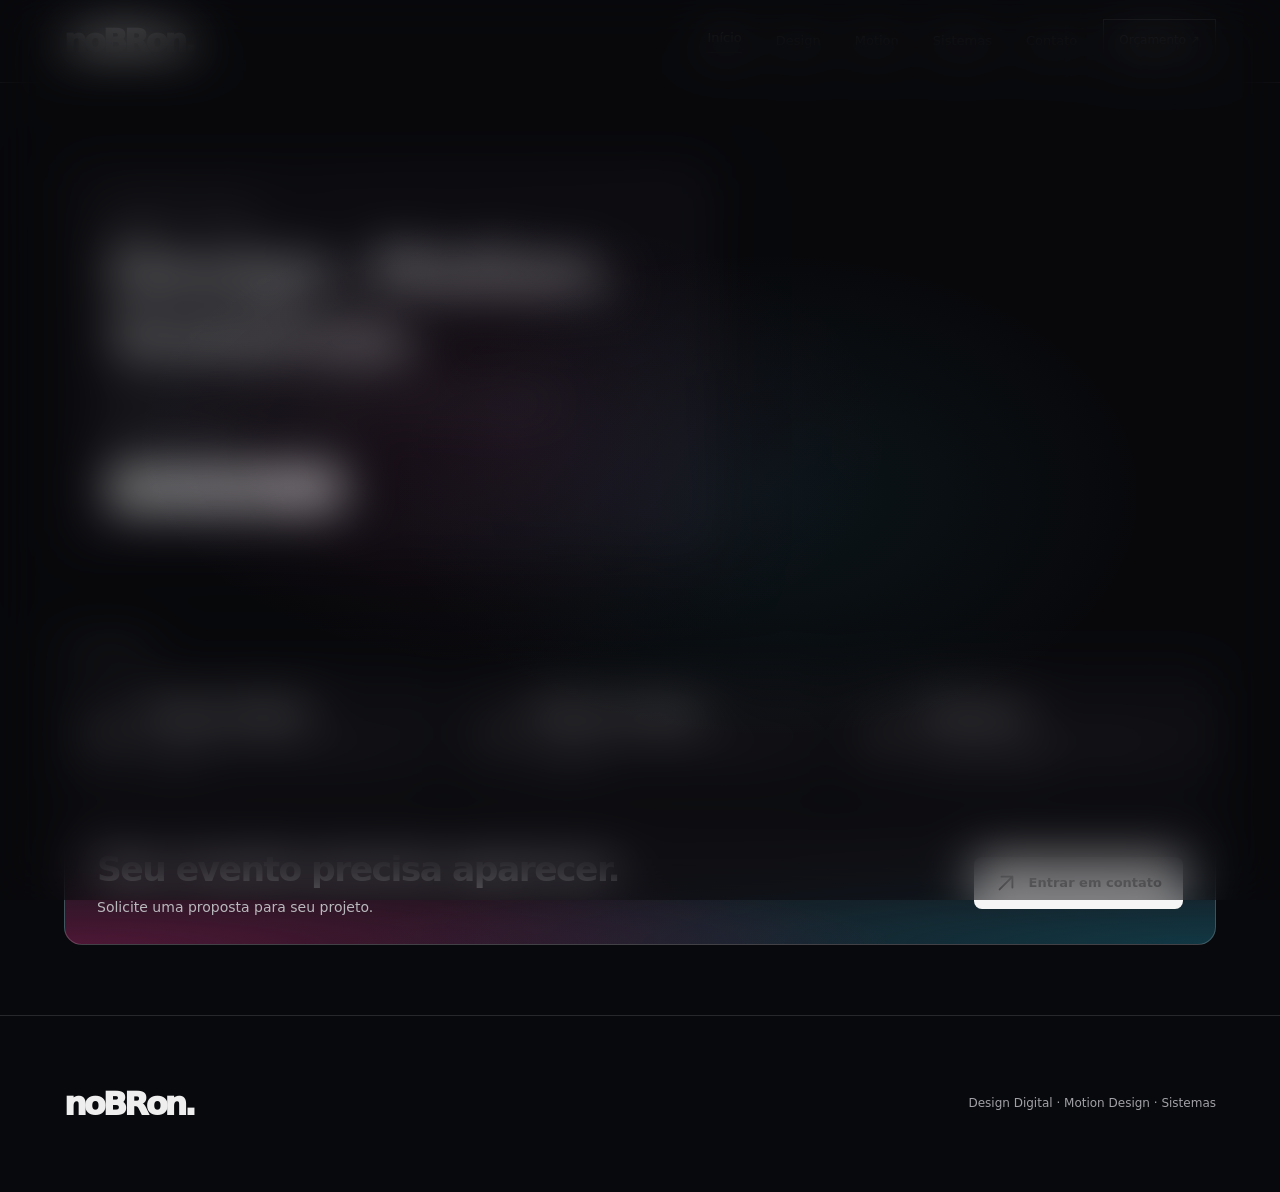
==== commit 7dbabe6f: "Prepare adaptive overlay icons and home logo container" ====
--- a/index.html
+++ b/index.html
@@ -36,11 +36,12 @@
   <div class="ns-intro" id="ns-intro" aria-hidden="true">
     <div class="ns-intro-center">
       <div class="ns-intro-symbols">
-        <svg class="ns-intro-symbol" viewBox="0 0 96 96" fill="none" aria-hidden="true"><path d="M48 12 82 31 48 50 14 31 48 12Z M14 46 48 65 82 46 M14 61 48 80 82 61" stroke="currentColor" stroke-width="5" stroke-linejoin="round" stroke-linecap="round"/></svg>
-        <svg class="ns-intro-symbol" viewBox="0 0 96 96" fill="none" aria-hidden="true"><path d="M30 16 77 48 30 80V16Z" stroke="currentColor" stroke-width="6" stroke-linejoin="round"/></svg>
-        <svg class="ns-intro-symbol" viewBox="0 0 96 96" fill="none" aria-hidden="true"><path d="M35 25 13 48 35 71 M61 25 83 48 61 71 M56 15 40 81" stroke="currentColor" stroke-width="6" stroke-linecap="round" stroke-linejoin="round"/></svg>
+        <svg class="ns-intro-symbol" data-intro-icon="design" viewBox="0 0 96 96" fill="none" aria-hidden="true"><path d="M48 12 82 31 48 50 14 31 48 12Z M14 46 48 65 82 46 M14 61 48 80 82 61" stroke="currentColor" stroke-width="5" stroke-linejoin="round" stroke-linecap="round"/></svg>
+        <svg class="ns-intro-symbol" data-intro-icon="motion" viewBox="0 0 96 96" fill="none" aria-hidden="true"><path d="M30 16 77 48 30 80V16Z" stroke="currentColor" stroke-width="6" stroke-linejoin="round"/></svg>
+        <svg class="ns-intro-symbol" data-intro-icon="sistemas" viewBox="0 0 96 96" fill="none" aria-hidden="true"><path d="M35 25 13 48 35 71 M61 25 83 48 61 71 M56 15 40 81" stroke="currentColor" stroke-width="6" stroke-linecap="round" stroke-linejoin="round"/></svg>
+        <svg class="ns-intro-symbol" data-intro-icon="contato" viewBox="0 0 96 96" fill="none" aria-hidden="true"><rect x="12" y="24" width="72" height="48" rx="8" stroke="currentColor" stroke-width="5"/><path d="M16 29 48 52 80 29" stroke="currentColor" stroke-width="5" stroke-linecap="round" stroke-linejoin="round"/></svg>
       </div>
-      <span class="ns-intro-brand">noBRon.</span>
+      <div class="ns-intro-home-logo" aria-hidden="true"></div>
     </div>
   </div>
   <noscript>Ative o JavaScript para navegar pelas páginas da noBRon.</noscript>
--- a/site-simple.css
+++ b/site-simple.css
@@ -220,3 +220,19 @@
 .skip-link{position:fixed;left:12px;top:-100px;z-index:300;background:#fff;color:#111;padding:12px 18px;font-size:13px;border-radius:8px}
 .skip-link:focus{top:12px}
 .ns-bottom a:focus-visible,.ns-top a:focus-visible,.ns-button:focus-visible,.ns-gallery-item:focus-visible{outline:2px solid currentColor;outline-offset:4px}
+
+/* noBRon fixed glass intro: single canonical implementation */
+.ns-intro{position:fixed;inset:0;z-index:9999;display:grid;place-items:center;overflow:hidden;pointer-events:all;background:rgba(10,10,14,.47);-webkit-backdrop-filter:blur(24px) saturate(.75);backdrop-filter:blur(24px) saturate(.75);transform:translate3d(0,0,0);opacity:1;transition:transform .64s cubic-bezier(.76,0,.2,1),opacity .48s ease;isolation:isolate}
+.ns-intro:before{content:"";position:absolute;inset:0;background:radial-gradient(ellipse at 40% 49%,#d43c8a13,transparent 35%),radial-gradient(ellipse at 60% 55%,#2dc0d312,transparent 35%);pointer-events:none}
+.ns-intro-center{position:relative;display:flex;align-items:center;justify-content:center;flex-direction:column;gap:21px;transform:translateY(-2vh)}
+.ns-intro-symbols{position:relative;width:96px;height:96px;filter:drop-shadow(0 8px 20px #0009)}
+.ns-intro-symbol{position:absolute;inset:0;width:100%;height:100%;color:#d9dce4;opacity:0;transform:translateY(12px) scale(.88);animation:ns-intro-cycle .48s ease-in-out both}
+.ns-intro-symbol:nth-child(2){animation-delay:.50s}
+.ns-intro-symbol:nth-child(3){animation-delay:1s}
+.ns-intro-symbol path{stroke:#d9dce4}
+.ns-intro-symbols:after{content:none}
+.ns-intro-brand{font-size:clamp(17px,3vw,23px);font-weight:850;letter-spacing:-.08em;color:#e4e5eb;text-shadow:0 1px 12px #fff2}
+.ns-intro.is-leaving{transform:translate3d(0,-105%,0);opacity:.1;pointer-events:none}
+@keyframes ns-intro-cycle{0%{opacity:0;transform:translateY(8px) scale(.94)}22%,70%{opacity:1;transform:translateY(0) scale(1)}100%{opacity:0;transform:translateY(-8px) scale(.97)}}
+@keyframes ns-intro-shine{0%{transform:translateX(-70%)}100%{transform:translateX(70%)}}
+@media(prefers-reduced-motion:reduce){.ns-intro,.ns-intro-symbol,.ns-intro-symbols:after{animation:none!important;transition:none!important}.ns-intro-symbol{opacity:0}.ns-intro-symbol:first-child{opacity:1;transform:none}.ns-intro.is-leaving{opacity:0;transform:none}}
